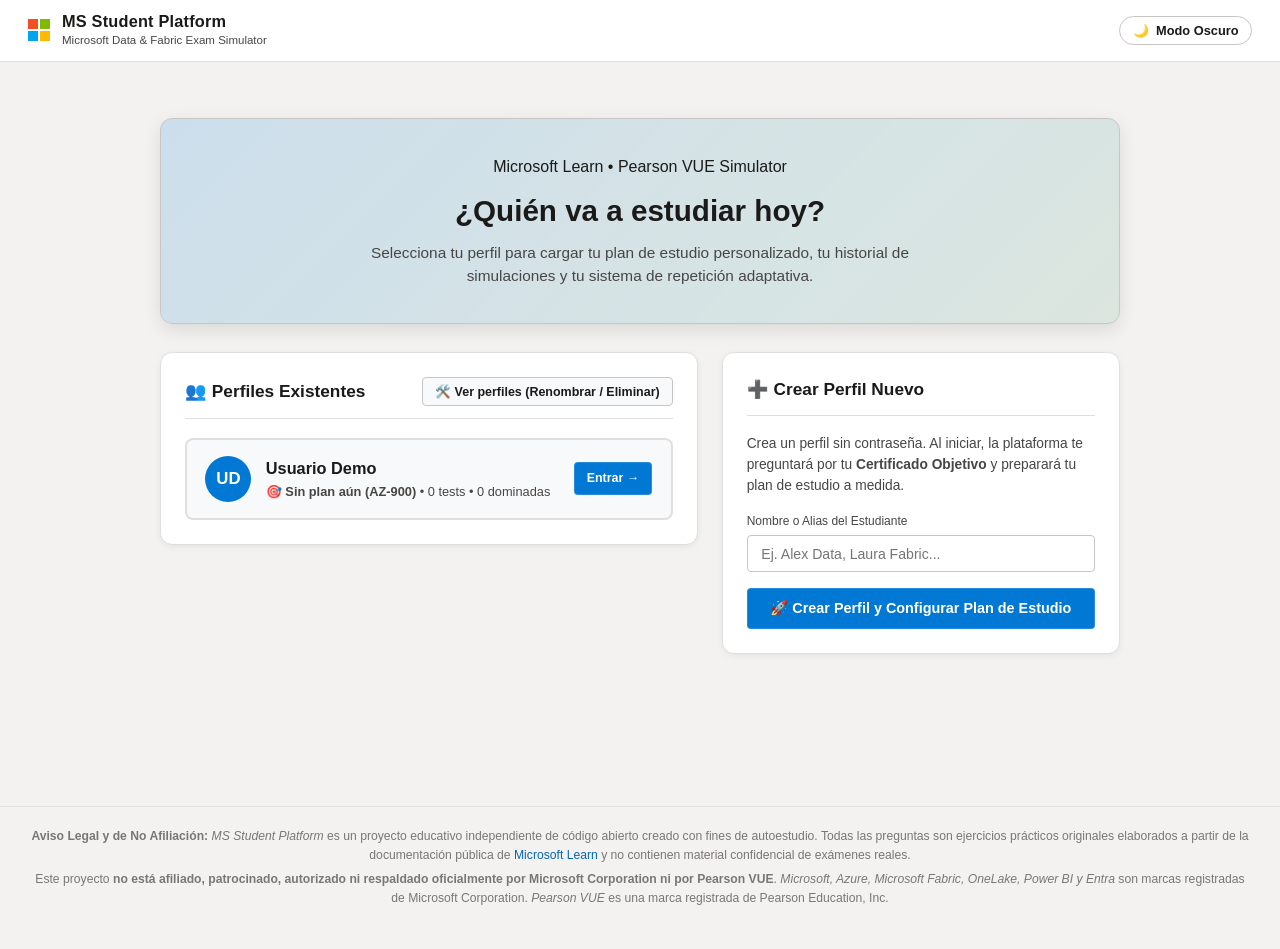
==== index.html @ 332db941 "feat(pwa): turn platform into full offline PWA with icons, manifest and service worker" ====
<!DOCTYPE html>
<html lang="es" class="light">
<head>
  <meta charset="UTF-8" />
  <meta name="viewport" content="width=device-width, initial-scale=1.0" />
  <title>MS Student Platform — Microsoft Certification Simulator (AZ-900 | DP-900 | DP-600 | DP-700)</title>
  
  <!-- PWA Meta Tags & Icons -->
  <link rel="manifest" href="./manifest.json" />
  <meta name="theme-color" content="#0078d4" />
  <meta name="apple-mobile-web-app-capable" content="yes" />
  <meta name="apple-mobile-web-app-status-bar-style" content="default" />
  <meta name="apple-mobile-web-app-title" content="MS Platform" />
  <link rel="apple-touch-icon" href="./icons/icon-192.png" />
  
  <link rel="stylesheet" href="./css/variables.css" />
  <link rel="stylesheet" href="./css/main.css" />
  <link rel="stylesheet" href="./css/exam-vue.css" />
</head>
<body>

  <!-- ========================================================================
       Top Header Bar (Microsoft Learn / Fluent Dark & Light)
       ======================================================================== -->
  <header class="app-header">
    <div class="header-left">
      <div class="brand-link" id="brand-home-link" title="Ir al inicio">
        <div class="ms-squares">
          <span></span><span></span><span></span><span></span>
        </div>
        <div class="brand-text-wrap">
          <span class="brand-name">MS Student Platform</span>
          <span class="brand-subtitle">Microsoft Data &amp; Fabric Exam Simulator</span>
        </div>
      </div>
    </div>

    <div class="header-right">
      <!-- Dark / Light Mode Toggle -->
      <button type="button" class="theme-toggle-btn" id="btn-theme-toggle" title="Alternar entre Modo Oscuro y Modo Claro">
        ☀️ <span>Modo Claro</span>
      </button>

      <!-- Active Profile Pill (Hidden on Login screen, switches back to Login/Profile Picker) -->
      <button type="button" class="profile-trigger hidden" id="btn-open-profiles" title="Cambiar de perfil o cerrar sesión">
        <span class="avatar-circle" id="header-profile-avatar">UD</span>
        <span class="profile-meta">
          <span class="profile-name" id="header-profile-name">Usuario Demo</span>
          <span class="profile-role" id="header-profile-role">Plan: AZ-900</span>
        </span>
        <span style="font-size: 0.75rem; color: var(--text-secondary); margin-left: 0.25rem;">⇄</span>
      </button>
    </div>
  </header>

  <!-- ========================================================================
       Main SPA Container
       ======================================================================== -->
  <main class="main-container">

    <!-- ======================================================================
         VIEW 0: START / LOGIN SCREEN (Profile Selector, Create & Manage)
         ====================================================================== -->
    <section id="view-login">
      <div class="login-screen-wrapper">
        <div class="login-hero-box">
          <div style="display:inline-flex; align-items:center; gap:0.5rem; margin-bottom:0.65rem;">
            <span class="badge">Microsoft Learn • Pearson VUE Simulator</span>
          </div>
          <h1>¿Quién va a estudiar hoy?</h1>
          <p>
            Selecciona tu perfil para cargar tu plan de estudio personalizado, tu historial de simulaciones y tu sistema de repetición adaptativa.
          </p>
        </div>

        <div class="login-columns">
          <!-- Left: Existing Profiles Selector + "Ver perfiles" Manager -->
          <div class="panel-card">
            <div class="panel-header">
              <h2 class="panel-title">👥 Perfiles Existentes</h2>
              <button type="button" class="btn btn-secondary btn-sm" id="btn-toggle-manage-profiles">
                🛠️ Ver perfiles (Renombrar / Eliminar)
              </button>
            </div>

            <div class="login-profiles-grid" id="login-profiles-list"></div>
          </div>

          <!-- Right: Create New Profile -->
          <div class="panel-card">
            <div class="panel-header">
              <h2 class="panel-title">➕ Crear Perfil Nuevo</h2>
            </div>
            <p style="font-size:0.86rem; color:var(--text-secondary); margin-bottom:1rem;">
              Crea un perfil sin contraseña. Al iniciar, la plataforma te preguntará por tu <strong>Certificado Objetivo</strong> y preparará tu plan de estudio a medida.
            </p>
            <form id="form-login-create-profile">
              <div style="margin-bottom:1rem;">
                <label class="form-label" for="input-login-new-name">Nombre o Alias del Estudiante</label>
                <input
                  type="text"
                  id="input-login-new-name"
                  class="form-input"
                  placeholder="Ej. Alex Data, Laura Fabric..."
                  required
                  maxlength="32"
                />
              </div>
              <button type="submit" class="btn btn-primary" style="width:100%;">
                🚀 Crear Perfil y Configurar Plan de Estudio
              </button>
            </form>
          </div>
        </div>
      </div>
    </section>

    <!-- ======================================================================
         VIEW 1: DASHBOARD, STUDY PLAN & SESSION CONFIGURATOR
         ====================================================================== -->
    <section id="view-dashboard" class="hidden">
      <!-- Welcome & Active Profile KPIs -->
      <div class="dashboard-hero">
        <div class="hero-info">
          <h1>Hola, <span id="hero-profile-name">Usuario Demo</span> 👋</h1>
          <p>
            Simulador adaptativo conectado a <strong>Microsoft Learn</strong> con entorno de examen <strong>Pearson VUE</strong> (opción única, selección múltiple y casos de estudio con pestañas).
          </p>
        </div>

        <div class="hero-kpis">
          <div class="kpi-box">
            <span class="kpi-value" id="kpi-attempts">0</span>
            <span class="kpi-label">Simulaciones</span>
          </div>
          <div class="kpi-box">
            <span class="kpi-value" id="kpi-avg-score">—</span>
            <span class="kpi-label">Score Medio</span>
          </div>
          <div class="kpi-box">
            <span class="kpi-value" id="kpi-pass-rate">—</span>
            <span class="kpi-label">Tasa Aprobado</span>
          </div>
          <div class="kpi-box">
            <span class="kpi-value" id="kpi-mastered-bank" style="color: var(--success);">0</span>
            <span class="kpi-label">Dominadas</span>
          </div>
          <div class="kpi-box">
            <span class="kpi-value" id="kpi-failed-bank" style="color: var(--danger);">0</span>
            <span class="kpi-label">Por Consolidar</span>
          </div>
        </div>
      </div>

      <!-- Personalized 4-Phase Study Plan for Target Certification -->
      <div id="study-plan-container"></div>

      <!-- Two-Column Layout -->
      <div class="dashboard-grid">

        <!-- Left Column: Test Configurator & Knowledge Heatmap -->
        <div>
          <div class="panel-card">
            <div class="panel-header">
              <h2 class="panel-title">⚙️ Configurar Sesión Libre de Entrenamiento o Examen</h2>
              <span style="font-size: 0.78rem; color: var(--text-secondary);">Corte oficial: 700 / 1000 (70%)</span>
            </div>

            <!-- Step 1: Certification Filter with Official Shields -->
            <span class="step-label">1. Selecciona la Certificación de Microsoft</span>
            <div class="cert-cards-grid">
              <div class="cert-card selected" data-cert="ALL">
                <div class="cert-card-top">
                  <span class="cert-code-badge all">GLOBAL MIX</span>
                  <span class="cert-q-count">0 preguntas</span>
                </div>
                <div class="cert-card-header-with-logo">
                  <div class="cert-shield-wrap"></div>
                  <div>
                    <div class="cert-title">Todas las Certificaciones</div>
                    <div class="cert-desc">Banco completo modular (AZ-900 + DP-900 + DP-600 + DP-700).</div>
                  </div>
                </div>
              </div>

              <div class="cert-card" data-cert="AZ-900">
                <div class="cert-card-top">
                  <span class="cert-code-badge az900">AZ-900 • Fundamentals</span>
                  <span class="cert-q-count">0 preguntas</span>
                </div>
                <div class="cert-card-header-with-logo">
                  <div class="cert-shield-wrap"></div>
                  <div>
                    <div class="cert-title">Microsoft Azure Fundamentals</div>
                    <div class="cert-desc">Conceptos Cloud, IaaS/PaaS/SaaS, Compute, Redes, Storage, Entra ID y Gobernanza.</div>
                  </div>
                </div>
              </div>

              <div class="cert-card" data-cert="DP-900">
                <div class="cert-card-top">
                  <span class="cert-code-badge dp900">DP-900 • Fundamentals</span>
                  <span class="cert-q-count">0 preguntas</span>
                </div>
                <div class="cert-card-header-with-logo">
                  <div class="cert-shield-wrap"></div>
                  <div>
                    <div class="cert-title">Azure Data Fundamentals</div>
                    <div class="cert-desc">Conceptos core, SQL en Azure, Cosmos DB y analítica moderna.</div>
                  </div>
                </div>
              </div>

              <div class="cert-card" data-cert="DP-600">
                <div class="cert-card-top">
                  <span class="cert-code-badge dp600">DP-600 • Associate</span>
                  <span class="cert-q-count">0 preguntas</span>
                </div>
                <div class="cert-card-header-with-logo">
                  <div class="cert-shield-wrap"></div>
                  <div>
                    <div class="cert-title">Fabric Analytics Engineer</div>
                    <div class="cert-desc">Lakehouses, Warehouses, Direct Lake, DAX, XMLA y gobernanza.</div>
                  </div>
                </div>
              </div>

              <div class="cert-card" data-cert="DP-700">
                <div class="cert-card-top">
                  <span class="cert-code-badge dp700">DP-700 • Associate</span>
                  <span class="cert-q-count">0 preguntas</span>
                </div>
                <div class="cert-card-header-with-logo">
                  <div class="cert-shield-wrap"></div>
                  <div>
                    <div class="cert-title">Fabric Data Engineer</div>
                    <div class="cert-desc">Eventstreams, KQL/Eventhouse, PySpark, Delta Lake y optimización.</div>
                  </div>
                </div>
              </div>
            </div>

            <!-- Step 2: Primary Mode Selector -->
            <span class="step-label">2. Elige la Modalidad de Ejecución</span>
            <div class="mode-switch-grid">
              <div class="mode-box selected" data-mode="exam">
                <div class="mode-box-title">🏛️ Modo Examen Oficial (Pearson VUE)</div>
                <div class="mode-box-desc">
                  Simulación real: cronómetro activo, opción única (`○`) y múltiple (`☐`), casos de estudio con pestañas y nota escalada 100–1000.
                </div>
              </div>

              <div class="mode-box" data-mode="study">
                <div class="mode-box-title">🧠 Modo Estudio Adaptativo + "Saber Más"</div>
                <div class="mode-box-desc">
                  Repetición inteligente de tus puntos débiles con corrección al instante, ficha teórica y consulta en vivo a <strong>Microsoft Learn</strong>.
                </div>
              </div>
            </div>

            <!-- Step 2.2: Study Sub-Modes (Visible when Study Mode is active) -->
            <div id="study-submodes-wrap" class="study-submodes-container hidden">
              <span class="step-label" style="margin-top:0;">2.1. Clasificación del Modo Estudio</span>
              <div class="submodes-grid">
                <div class="submode-item selected" data-submode="adaptive">
                  <span class="submode-name">🔄 Repetición Adaptativa Inteligente (Recomendado)</span>
                  <span class="submode-hint">Prioriza automáticamente preguntas falladas y otras del mismo tema débil hasta acertarlas 3 veces.</span>
                </div>

                <div class="submode-item" data-submode="basic">
                  <span class="submode-name">🟢 Lo Básico (Fundamentos y Conceptos)</span>
                  <span class="submode-hint">Ideal para afianzar arquitectura y definiciones clave.</span>
                </div>

                <div class="submode-item" data-submode="hardcore">
                  <span class="submode-name">🔴 Lo Más Difícil (Casos y Troubleshooting)</span>
                  <span class="submode-hint">Preguntas complejas de arquitectura, código y límites técnicos.</span>
                </div>

                <div class="submode-item" data-submode="domain">
                  <span class="submode-name">🎯 Por Dominio Oficial (Skills Measured)</span>
                  <span class="submode-hint">Entrena un bloque específico de la guía oficial.</span>
                </div>

                <div class="submode-item" data-submode="code">
                  <span class="submode-name">💻 Laboratorio de Código (SQL/DAX/KQL/PySpark)</span>
                  <span class="submode-hint">Exclusivo de preguntas con sintaxis y fragmentos de código.</span>
                </div>

                <div class="submode-item" data-submode="failed">
                  <span class="submode-name">🩺 Clínica de Fallos ("Redención")</span>
                  <span class="submode-hint">Exclusivamente preguntas que tu perfil tiene pendientes de consolidar.</span>
                </div>
              </div>

              <!-- Dynamic Domain Dropdown (when subMode === 'domain') -->
              <div id="domain-select-wrap" class="domain-select-wrap hidden">
                <label class="form-label" for="domain-select">Selecciona el Dominio Oficial de Microsoft:</label>
                <select id="domain-select" class="form-select"></select>
              </div>
            </div>

            <!-- Step 3: Number of Questions -->
            <span class="step-label">3. Cantidad de Preguntas del Test</span>
            <div class="count-pills">
              <button type="button" class="count-pill" data-count="5">5 Preguntas (Sprint)</button>
              <button type="button" class="count-pill selected" data-count="10">10 Preguntas</button>
              <button type="button" class="count-pill" data-count="25">25 Preguntas</button>
              <button type="button" class="count-pill" data-count="45">45 Preguntas (Examen Real)</button>
              <button type="button" class="count-pill" data-count="ALL">Todas las disponibles</button>
            </div>

            <!-- Launch Footer -->
            <div class="launch-bar">
              <span class="available-counter">
                Preguntas disponibles con este filtro: <strong id="eligible-questions-count">0</strong>
              </span>
              <button type="button" class="btn btn-primary" id="btn-start-session">
                🚀 Iniciar Simulación Oficial (Pearson VUE)
              </button>
            </div>
          </div>

          <!-- Visual Knowledge Heatmap with Official MS Learn Topic Logos -->
          <div class="panel-card">
            <div class="panel-header">
              <h3 class="panel-title">🗺️ Mapa de Conocimientos por Tecnología de MS Learn</h3>
              <span style="font-size:0.76rem; color:var(--text-secondary);">Haz clic en cualquier tema para entrenarlo de forma adaptativa</span>
            </div>
            <div class="heatmap-grid" id="knowledge-heatmap-grid"></div>
          </div>
        </div>

        <!-- Right Column: Failed Questions Generator, Domain Mastery & History -->
        <div>
          <!-- Exclusive Failed Questions Test Generator -->
          <div class="failed-clinic-banner">
            <div class="failed-clinic-top">
              <strong style="font-size: 0.96rem;">🩺 Repetición de Preguntas Falladas</strong>
              <span class="failed-badge-count" id="failed-clinic-count">0 por consolidar</span>
            </div>
            <p style="font-size: 0.82rem;">
              Las preguntas que fallas entran en la <strong>Caja 0 de Repetición</strong> hasta que las aciertas de forma consistente. Lanza aquí un test directo sobre tus fallos activos.
            </p>
            <button type="button" class="btn btn-danger-outline" id="btn-launch-failed-test" disabled>
              ⚡ Generar Test Exclusivo de Preguntas Falladas
            </button>
          </div>

          <!-- Domain Mastery Breakdown -->
          <div class="panel-card">
            <div class="panel-header">
              <h3 class="panel-title">📊 Rendimiento por Dominio Oficial</h3>
            </div>
            <div class="domain-progress-list" id="domain-mastery-list"></div>
          </div>

          <!-- Recent History -->
          <div class="panel-card">
            <div class="panel-header">
              <h3 class="panel-title">🕒 Historial del Perfil</h3>
              <button type="button" class="btn btn-secondary btn-sm" id="btn-clear-history">
                Reiniciar progreso
              </button>
            </div>
            <div class="history-list" id="history-list-container"></div>
          </div>
        </div>

      </div>
    </section>

    <!-- ======================================================================
         VIEW 2: PEARSON VUE EXAM / STUDY RUNNER
         ====================================================================== -->
    <section id="view-exam" class="hidden">
      <div class="exam-viewport">
        <!-- Pearson VUE Official Top Bar -->
        <div class="vue-header">
          <div class="vue-exam-title">
            <span id="vue-exam-title-text">DP-600 — Microsoft Certification Simulator</span>
            <span class="vue-mode-tag" id="vue-mode-tag">MODO EXAMEN OFICIAL</span>
          </div>
          <div class="vue-header-right">
            <span class="vue-timer" id="vue-timer-display">⏱ Tiempo Restante: 00:15:00</span>
            <span id="vue-question-counter">Pregunta 1 de 10</span>
          </div>
        </div>

        <!-- Pearson VUE Sub-bar -->
        <div class="vue-subbar">
          <div class="vue-subbar-left">
            <label class="vue-check-label" title="Marca esta pregunta para revisarla antes de entregar el examen">
              <input type="checkbox" id="vue-mark-review-checkbox" />
              <span>🚩 Marcar para revisión (Mark for Review)</span>
            </label>
            <button type="button" class="vue-bookmark-btn" id="vue-bookmark-btn">
              ☆ Guardar Favorita
            </button>
            <button type="button" class="vue-bookmark-btn hidden" id="vue-btn-saber-mas-top" style="background:rgba(0,120,212,0.35); border-color:#58a6ff;">
              📚 Saber más (Teoría y MS Learn)
            </button>
          </div>
          <div class="vue-subbar-right">
            <span id="vue-candidate-name">Candidato: —</span>
            <span style="opacity:0.65;">|</span>
            <span style="color:#bfdbfe;">Tip: Clic derecho en una opción para tacharla</span>
          </div>
        </div>

        <!-- Question Body Area -->
        <div class="vue-content-area">
          <div class="question-meta-row" id="vue-question-meta"></div>

          <div id="vue-case-study-box" class="case-study-box hidden">
            <div class="case-study-header">
              <span>📋 Caso de Estudio / Escenario de Arquitectura (Pearson VUE)</span>
            </div>
            <div id="vue-case-tabs-bar" class="case-study-tabs-bar hidden"></div>
            <div class="case-study-text" id="vue-case-study-text"></div>
          </div>

          <div class="question-stem" id="vue-question-stem"></div>

          <div id="vue-multi-select-banner" class="multi-select-banner hidden"></div>

          <div id="vue-code-box" class="code-snippet-block hidden">
            <div class="code-snippet-header" id="vue-code-lang">SQL</div>
            <pre id="vue-code-content"></pre>
          </div>

          <div class="options-container" id="vue-options-container"></div>

          <div id="vue-study-feedback" class="study-feedback-panel hidden"></div>
        </div>

        <!-- Pearson VUE Bottom Action Bar -->
        <div class="vue-footer">
          <div class="vue-nav-group">
            <button type="button" class="vue-btn" id="vue-btn-abort" style="background:#374151; border-color:#6b7280;">
              ✕ Salir al Dashboard
            </button>
            <button type="button" class="vue-btn" id="vue-btn-prev">
              ← Anterior
            </button>
            <button type="button" class="vue-btn vue-btn-check hidden" id="vue-btn-check-study">
              💡 Comprobar Respuesta
            </button>
            <button type="button" class="vue-btn" id="vue-btn-next">
              Siguiente →
            </button>
          </div>

          <div class="vue-nav-group">
            <button type="button" class="vue-btn" id="vue-btn-review-grid">
              ▦ Pantalla de Revisión
            </button>
            <button type="button" class="vue-btn vue-btn-finish" id="vue-btn-finish-now">
              ✓ Finalizar y Calificar
            </button>
          </div>
        </div>
      </div>
    </section>

    <!-- ======================================================================
         VIEW 3: RESULTS & EXPANDABLE QUESTION REVIEW
         ====================================================================== -->
    <section id="view-results" class="hidden">
      <div class="results-banner" id="results-summary-banner">
        <div>
          <span class="step-label" style="margin-top:0;">Informe Oficial de Resultados Microsoft</span>
          <div class="score-display-row">
            <div class="scaled-score-circle" id="results-score-circle">
              <span class="scaled-number" id="results-scaled-number">780</span>
              <span class="scaled-sub">de 1000 pts</span>
            </div>
            <div>
              <div style="margin-bottom: 0.6rem;">
                <span class="score-pill pass" id="results-pass-status">APROBADO</span>
              </div>
              <p id="results-subtitle-meta" style="font-size: 0.9rem; color: var(--text-secondary); margin-bottom: 0.9rem;"></p>
              <div style="display:flex; gap:0.65rem; flex-wrap:wrap;">
                <button type="button" class="btn btn-primary btn-sm" id="btn-back-dashboard">
                  ← Volver al Dashboard
                </button>
                <button type="button" class="btn btn-danger-outline btn-sm" id="btn-repeat-attempt-failed">
                  🔁 Repetir las preguntas falladas de este test
                </button>
              </div>
            </div>
          </div>
        </div>

        <div>
          <span class="step-label" style="margin-top:0;">Desglose Visual por Dominios Evaluados</span>
          <div class="breakdown-bars" id="results-domain-breakdown"></div>
        </div>
      </div>

      <!-- Review Filter Tabs & Expand Controls -->
      <div style="display:flex; justify-content:space-between; align-items:center; flex-wrap:wrap; gap:1rem; margin-bottom:1rem;">
        <div class="review-tabs" style="margin-bottom:0;">
          <button type="button" class="review-tab active" data-review-filter="FAILED">
            ❌ Preguntas Falladas / En Blanco <span class="tab-count">(0)</span>
          </button>
          <button type="button" class="review-tab" data-review-filter="ALL">
            📋 Todas las Preguntas <span class="tab-count">(0)</span>
          </button>
          <button type="button" class="review-tab" data-review-filter="PASSED">
            ✅ Acertadas <span class="tab-count">(0)</span>
          </button>
          <button type="button" class="review-tab" data-review-filter="FLAGGED">
            🚩 Marcadas para Revisión <span class="tab-count">(0)</span>
          </button>
        </div>

        <button type="button" class="btn btn-secondary btn-sm" id="btn-expand-all-review">
          ▾ Expandir todas las explicaciones
        </button>
      </div>

      <!-- Expandable Review Cards -->
      <div class="review-accordion-list" id="results-review-accordion"></div>
    </section>

  </main>

  <!-- ========================================================================
       DRAWER: "📚 SABER MÁS" (Ficha Teórica + Consulta en Vivo a MS Learn MCP)
       ======================================================================== -->
  <div id="drawer-learn-more" class="theory-drawer-backdrop hidden">
    <div class="theory-drawer-panel">
      <div class="modal-header" style="margin-bottom:0.25rem;">
        <h3 style="font-size:1.12rem; font-weight:700;">📚 Saber Más — Ficha Teórica y Microsoft Learn</h3>
        <button type="button" class="modal-close" id="btn-close-theory-drawer">✕</button>
      </div>
      <div id="drawer-learn-more-body"></div>
    </div>
  </div>

  <!-- ========================================================================
       MODAL 1: ONBOARDING DE CERTIFICADO OBJETIVO Y PLAN DE ESTUDIO
       ======================================================================== -->
  <div id="modal-target-cert" class="modal-backdrop hidden" data-selected-cert="DP-600">
    <div class="modal-window" style="max-width:720px;">
      <div class="modal-header">
        <h3 style="font-size:1.15rem; font-weight:700;">
          🎯 Configura el Plan de Estudio para <span id="onboarding-profile-name">Estudiante</span>
        </h3>
        <button type="button" class="modal-close" id="btn-close-target-cert-modal">✕</button>
      </div>

      <p style="font-size:0.88rem; color:var(--text-secondary); margin-bottom:1rem;">
        ¿Qué certificación oficial de Microsoft quieres preparar como objetivo principal? Prepararemos tu ruta de estudio en <strong>4 Fases Progresivas</strong> (Cimientos, Dominios Adaptativos, Casos/Código y Simulacro Oficial Pearson VUE):
      </p>

      <div style="display:flex; flex-direction:column; gap:0.85rem; margin-bottom:1.35rem;" id="onboarding-cert-cards"></div>

      <div style="display:flex; justify-content:flex-end; gap:0.75rem;">
        <button type="button" class="btn btn-primary" id="btn-confirm-target-cert">
          🗺️ Generar Mi Plan de Estudio Personalizado
        </button>
      </div>
    </div>
  </div>

  <!-- ========================================================================
       MODAL 2: PEARSON VUE PRE-SUBMIT REVIEW SCREEN
       ======================================================================== -->
  <div id="modal-review-grid" class="modal-backdrop hidden">
    <div class="modal-window" style="max-width:760px;">
      <div class="modal-header">
        <h3 style="font-size:1.1rem; font-weight:700;">▦ Pantalla de Revisión del Examen (Pearson VUE)</h3>
        <button type="button" class="modal-close" id="btn-close-review-modal">✕</button>
      </div>

      <p id="review-modal-summary" style="font-size:0.88rem; color:var(--text-secondary);"></p>
      <p style="font-size:0.8rem; color:var(--text-muted); margin-top:0.25rem;">
        Haz clic sobre cualquier pregunta para volver a ella antes de calificar definitivamente el test.
      </p>

      <div class="review-grid-cells" id="review-grid-cells"></div>

      <div style="display:flex; justify-content:space-between; align-items:center; padding-top:1rem; border-top:1px solid var(--border-subtle);">
        <button type="button" class="btn btn-secondary" onclick="document.getElementById('modal-review-grid').classList.add('hidden')">
          ← Seguir Revisando
        </button>
        <button type="button" class="btn btn-primary" id="btn-confirm-finish-exam" style="background:var(--cert-dp600);">
          ✓ Entregar Examen y Ver Resultados
        </button>
      </div>
    </div>
  </div>

  <!-- ========================================================================
       LEGAL & TRADEMARK DISCLAIMER FOOTER
       ======================================================================== -->
  <footer style="max-width:1320px; margin:0 auto; padding:1.25rem 1.75rem 2.5rem; border-top:1px solid var(--border-subtle); text-align:center; font-size:0.76rem; color:var(--text-muted); line-height:1.6;">
    <p>
      <strong>Aviso Legal y de No Afiliación:</strong> <em>MS Student Platform</em> es un proyecto educativo independiente de código abierto creado con fines de autoestudio.
      Todas las preguntas son ejercicios prácticos originales elaborados a partir de la documentación pública de <a href="https://learn.microsoft.com/" target="_blank" rel="noopener noreferrer">Microsoft Learn</a> y no contienen material confidencial de exámenes reales.
    </p>
    <p style="margin-top:0.25rem;">
      Este proyecto <strong>no está afiliado, patrocinado, autorizado ni respaldado oficialmente por Microsoft Corporation ni por Pearson VUE</strong>.
      <em>Microsoft, Azure, Microsoft Fabric, OneLake, Power BI y Entra</em> son marcas registradas de Microsoft Corporation. <em>Pearson VUE</em> es una marca registrada de Pearson Education, Inc.
    </p>
  </footer>

  <script type="module" src="./js/app.js"></script>
</body>
</html>
---- css/variables.css ----
:root {
  /* Microsoft Fluent Dark Palette (Default) */
  --bg-canvas: #0b0f14;
  --bg-primary: #11161d;
  --bg-secondary: #161c24;
  --bg-card: #1b222c;
  --bg-card-hover: #212a36;
  --bg-elevated: #242e3c;
  --bg-code: #0d1117;

  /* Pearson VUE Official Exam Colors */
  --vue-header-bg: #003366;
  --vue-subbar-bg: #004578;
  --vue-footer-bg: #003366;
  --vue-border: #2b579a;
  --vue-highlight: #ffb900;

  /* Brand & Accents */
  --ms-blue: #0078d4;
  --ms-blue-hover: #106ebe;
  --ms-blue-light: #58a6ff;
  --ms-blue-subtle: rgba(0, 120, 212, 0.16);

  /* Cert Badges */
  --cert-dp900: #00a4ef;
  --cert-dp900-bg: rgba(0, 164, 239, 0.14);
  --cert-dp600: #107c41;
  --cert-dp600-light: #3fb950;
  --cert-dp600-bg: rgba(63, 185, 80, 0.14);
  --cert-dp700: #d97706;
  --cert-dp700-light: #f59e0b;
  --cert-dp700-bg: rgba(245, 158, 11, 0.14);

  /* Semantic Status */
  --success: #3fb950;
  --success-bg: rgba(63, 185, 80, 0.14);
  --success-border: rgba(63, 185, 80, 0.45);
  --warning: #d29922;
  --warning-bg: rgba(210, 153, 34, 0.15);
  --danger: #f85149;
  --danger-bg: rgba(248, 81, 73, 0.14);
  --danger-border: rgba(248, 81, 73, 0.45);

  /* Typography & Borders */
  --text-primary: #f0f6fc;
  --text-secondary: #9ca3af;
  --text-muted: #6b7280;
  --border-subtle: #28313e;
  --border-default: #333e4f;
  --border-focus: #58a6ff;

  /* Radii & Shadows */
  --radius-sm: 4px;
  --radius-md: 8px;
  --radius-lg: 12px;
  --shadow-sm: 0 2px 6px rgba(0, 0, 0, 0.35);
  --shadow-md: 0 8px 24px rgba(0, 0, 0, 0.45);
  --shadow-lg: 0 16px 40px rgba(0, 0, 0, 0.65);

  /* Fonts */
  --font-sans: 'Segoe UI', -apple-system, BlinkMacSystemFont, 'Inter', Roboto, sans-serif;
  --font-mono: 'Cascadia Code', 'Consolas', 'JetBrains Mono', monospace;
}

/* ==========================================================================
   Microsoft Fluent Light Mode Overrides (html.light)
   ========================================================================== */
html.light {
  --bg-canvas: #f3f2f1;
  --bg-primary: #ffffff;
  --bg-secondary: #f8f9fa;
  --bg-card: #ffffff;
  --bg-card-hover: #f0f4f8;
  --bg-elevated: #eef2f6;
  --bg-code: #1e293b;

  --ms-blue: #0078d4;
  --ms-blue-hover: #005a9e;
  --ms-blue-light: #0067b8;
  --ms-blue-subtle: rgba(0, 120, 212, 0.10);

  --success: #107c41;
  --success-bg: rgba(16, 124, 65, 0.10);
  --success-border: rgba(16, 124, 65, 0.40);
  --warning: #b45309;
  --warning-bg: rgba(217, 119, 6, 0.12);
  --danger: #d13438;
  --danger-bg: rgba(209, 52, 56, 0.10);
  --danger-border: rgba(209, 52, 56, 0.40);

  --text-primary: #1b1a19;
  --text-secondary: #484644;
  --text-muted: #797775;
  --border-subtle: #e1dfdd;
  --border-default: #c8c6c4;
  --border-focus: #0078d4;

  --shadow-sm: 0 2px 6px rgba(0, 0, 0, 0.06);
  --shadow-md: 0 6px 18px rgba(0, 0, 0, 0.10);
  --shadow-lg: 0 12px 32px rgba(0, 0, 0, 0.16);
}
---- css/main.css ----
/* ==========================================================================
   MS Student Platform — Global & Dashboard Styles (Fluent Dark)
   ========================================================================== */

*, *::before, *::after {
  box-sizing: border-box;
  margin: 0;
  padding: 0;
}

html, body {
  min-height: 100vh;
  background-color: var(--bg-canvas);
  color: var(--text-primary);
  font-family: var(--font-sans);
  line-height: 1.5;
  -webkit-font-smoothing: antialiased;
}

a {
  color: var(--ms-blue-light);
  text-decoration: none;
}

a:hover {
  text-decoration: underline;
}

button {
  font-family: inherit;
  cursor: pointer;
}

.hidden {
  display: none !important;
}

/* ==========================================================================
   Top Navigation Header (Microsoft Learn Style)
   ========================================================================== */
.app-header {
  background-color: var(--bg-primary);
  border-bottom: 1px solid var(--border-subtle);
  position: sticky;
  top: 0;
  z-index: 100;
  padding: 0 1.75rem;
  height: 62px;
  display: flex;
  align-items: center;
  justify-content: space-between;
}

.header-left {
  display: flex;
  align-items: center;
  gap: 1.25rem;
}

.brand-link {
  display: flex;
  align-items: center;
  gap: 0.75rem;
  color: var(--text-primary);
  text-decoration: none !important;
  cursor: pointer;
}

.ms-squares {
  display: grid;
  grid-template-columns: repeat(2, 10px);
  gap: 2px;
}
.ms-squares span {
  width: 10px;
  height: 10px;
  display: block;
}
.ms-squares span:nth-child(1) { background: #f25022; }
.ms-squares span:nth-child(2) { background: #7fba00; }
.ms-squares span:nth-child(3) { background: #00a4ef; }
.ms-squares span:nth-child(4) { background: #ffb900; }

.brand-text-wrap {
  display: flex;
  flex-direction: column;
}

.brand-name {
  font-weight: 700;
  font-size: 1.02rem;
  letter-spacing: 0.2px;
  line-height: 1.2;
}

.brand-subtitle {
  font-size: 0.72rem;
  color: var(--text-secondary);
}

.header-divider {
  width: 1px;
  height: 24px;
  background-color: var(--border-default);
}

.header-nav-links {
  display: flex;
  align-items: center;
  gap: 0.5rem;
}

.nav-pill {
  background: transparent;
  border: 1px solid transparent;
  color: var(--text-secondary);
  padding: 0.4rem 0.8rem;
  border-radius: var(--radius-sm);
  font-size: 0.85rem;
  font-weight: 500;
  transition: all 0.15s ease;
}

.nav-pill:hover, .nav-pill.active {
  color: var(--text-primary);
  background-color: var(--bg-card);
  border-color: var(--border-subtle);
  text-decoration: none;
}

.header-right {
  display: flex;
  align-items: center;
  gap: 0.85rem;
}

/* Profile Switcher Pill */
.profile-trigger {
  display: flex;
  align-items: center;
  gap: 0.65rem;
  background-color: var(--bg-card);
  border: 1px solid var(--border-default);
  padding: 0.32rem 0.75rem 0.32rem 0.4rem;
  border-radius: 999px;
  color: var(--text-primary);
  transition: border-color 0.15s, background-color 0.15s;
}

.profile-trigger:hover {
  border-color: var(--ms-blue-light);
  background-color: var(--bg-card-hover);
}

.avatar-circle {
  width: 30px;
  height: 30px;
  border-radius: 50%;
  display: inline-flex;
  align-items: center;
  justify-content: center;
  font-weight: 700;
  font-size: 0.78rem;
  color: #fff;
  background: var(--ms-blue);
  flex-shrink: 0;
}

.profile-meta {
  display: flex;
  flex-direction: column;
  text-align: left;
  line-height: 1.15;
}

.profile-name {
  font-size: 0.82rem;
  font-weight: 600;
}

.profile-role {
  font-size: 0.68rem;
  color: var(--ms-blue-light);
}

/* ==========================================================================
   Main Container & View Layout
   ========================================================================== */
.main-container {
  max-width: 1320px;
  margin: 0 auto;
  padding: 2rem 1.75rem 4rem;
}

/* Hero / Welcome Banner */
.dashboard-hero {
  background: linear-gradient(135deg, rgba(0, 120, 212, 0.16) 0%, rgba(16, 124, 65, 0.10) 60%, rgba(217, 119, 6, 0.10) 100%);
  border: 1px solid var(--border-default);
  border-radius: var(--radius-lg);
  padding: 1.65rem 2rem;
  margin-bottom: 1.75rem;
  display: flex;
  flex-wrap: wrap;
  justify-content: space-between;
  align-items: center;
  gap: 1.5rem;
}

.hero-info h1 {
  font-size: 1.55rem;
  font-weight: 700;
  margin-bottom: 0.35rem;
}

.hero-info p {
  color: var(--text-secondary);
  font-size: 0.92rem;
  max-width: 680px;
}

.hero-kpis {
  display: flex;
  gap: 0.9rem;
  flex-wrap: wrap;
}

.kpi-box {
  background-color: rgba(17, 22, 29, 0.82);
  border: 1px solid var(--border-default);
  border-radius: var(--radius-md);
  padding: 0.75rem 1.1rem;
  min-width: 125px;
  text-align: center;
}

.kpi-value {
  font-size: 1.35rem;
  font-weight: 700;
  display: block;
}

.kpi-label {
  font-size: 0.72rem;
  color: var(--text-secondary);
  text-transform: uppercase;
  letter-spacing: 0.5px;
}

/* ==========================================================================
   Dashboard Grid (Left: Configurator | Right: Stats & Failed Bank)
   ========================================================================== */
.dashboard-grid {
  display: grid;
  grid-template-columns: 1.45fr 1fr;
  gap: 1.75rem;
  align-items: start;
}

@media (max-width: 1024px) {
  .dashboard-grid {
    grid-template-columns: 1fr;
  }
}

.panel-card {
  background-color: var(--bg-card);
  border: 1px solid var(--border-subtle);
  border-radius: var(--radius-lg);
  padding: 1.5rem;
  margin-bottom: 1.5rem;
  box-shadow: var(--shadow-sm);
}

.panel-header {
  display: flex;
  justify-content: space-between;
  align-items: center;
  margin-bottom: 1.15rem;
  padding-bottom: 0.75rem;
  border-bottom: 1px solid var(--border-subtle);
}

.panel-title {
  font-size: 1.08rem;
  font-weight: 700;
  display: flex;
  align-items: center;
  gap: 0.5rem;
}

.step-label {
  font-size: 0.76rem;
  text-transform: uppercase;
  letter-spacing: 0.8px;
  color: var(--text-secondary);
  font-weight: 700;
  margin: 1.15rem 0 0.6rem;
  display: block;
}

.step-label:first-of-type {
  margin-top: 0;
}

/* Certification Selector Cards */
.cert-cards-grid {
  display: grid;
  grid-template-columns: repeat(2, 1fr);
  gap: 0.85rem;
}

@media (max-width: 640px) {
  .cert-cards-grid {
    grid-template-columns: 1fr;
  }
}

.cert-card {
  background-color: var(--bg-secondary);
  border: 2px solid var(--border-subtle);
  border-radius: var(--radius-md);
  padding: 1rem;
  cursor: pointer;
  transition: all 0.16s ease;
  position: relative;
  display: flex;
  flex-direction: column;
  justify-content: space-between;
  gap: 0.55rem;
}

.cert-card:hover {
  border-color: var(--border-default);
  background-color: var(--bg-card-hover);
}

.cert-card.selected {
  border-color: var(--ms-blue-light);
  background-color: rgba(0, 120, 212, 0.12);
  box-shadow: 0 0 0 1px rgba(88, 166, 255, 0.25);
}

.cert-card-top {
  display: flex;
  justify-content: space-between;
  align-items: center;
}

.cert-code-badge {
  font-size: 0.76rem;
  font-weight: 700;
  padding: 0.2rem 0.55rem;
  border-radius: var(--radius-sm);
  letter-spacing: 0.4px;
}

.cert-code-badge.dp900 {
  background: var(--cert-dp900-bg);
  color: #38bdf8;
  border: 1px solid rgba(56, 189, 248, 0.35);
}

.cert-code-badge.dp600 {
  background: var(--cert-dp600-bg);
  color: #4ade80;
  border: 1px solid rgba(74, 222, 128, 0.35);
}

.cert-code-badge.dp700 {
  background: var(--cert-dp700-bg);
  color: #fbbf24;
  border: 1px solid rgba(251, 191, 36, 0.35);
}

.cert-code-badge.all {
  background: rgba(139, 92, 246, 0.16);
  color: #c4b5fd;
  border: 1px solid rgba(196, 181, 253, 0.35);
}

.cert-q-count {
  font-size: 0.75rem;
  color: var(--text-secondary);
}

.cert-title {
  font-size: 0.9rem;
  font-weight: 600;
  color: var(--text-primary);
}

.cert-desc {
  font-size: 0.78rem;
  color: var(--text-secondary);
  line-height: 1.35;
}

/* Primary Mode Selector (Modo Examen vs Modo Estudio) */
.mode-switch-grid {
  display: grid;
  grid-template-columns: repeat(2, 1fr);
  gap: 0.85rem;
}

.mode-box {
  background-color: var(--bg-secondary);
  border: 2px solid var(--border-subtle);
  border-radius: var(--radius-md);
  padding: 1rem 1.1rem;
  cursor: pointer;
  transition: all 0.15s ease;
}

.mode-box:hover {
  background-color: var(--bg-card-hover);
}

.mode-box.selected {
  border-color: var(--ms-blue-light);
  background-color: rgba(0, 120, 212, 0.14);
}

.mode-box-title {
  font-weight: 700;
  font-size: 0.95rem;
  margin-bottom: 0.25rem;
  display: flex;
  align-items: center;
  gap: 0.45rem;
}

.mode-box-desc {
  font-size: 0.79rem;
  color: var(--text-secondary);
}

/* Study Sub-modes Grid */
.study-submodes-container {
  margin-top: 0.85rem;
  padding: 1rem;
  background-color: var(--bg-secondary);
  border: 1px solid var(--border-default);
  border-radius: var(--radius-md);
}

.submodes-grid {
  display: grid;
  grid-template-columns: repeat(2, 1fr);
  gap: 0.65rem;
  margin-top: 0.5rem;
}

@media (max-width: 640px) {
  .submodes-grid {
    grid-template-columns: 1fr;
  }
}

.submode-item {
  border: 1px solid var(--border-subtle);
  background-color: var(--bg-card);
  border-radius: var(--radius-sm);
  padding: 0.7rem 0.85rem;
  cursor: pointer;
  transition: all 0.15s ease;
}

.submode-item:hover {
  border-color: var(--border-default);
}

.submode-item.selected {
  border-color: var(--ms-blue-light);
  background-color: rgba(0, 120, 212, 0.16);
}

.submode-name {
  font-size: 0.84rem;
  font-weight: 600;
  display: block;
  margin-bottom: 0.15rem;
}

.submode-hint {
  font-size: 0.73rem;
  color: var(--text-secondary);
  display: block;
}

/* Domain Filter Select */
.domain-select-wrap {
  margin-top: 0.75rem;
}

.form-select, .form-input {
  width: 100%;
  background-color: var(--bg-primary);
  color: var(--text-primary);
  border: 1px solid var(--border-default);
  border-radius: var(--radius-sm);
  padding: 0.6rem 0.85rem;
  font-size: 0.88rem;
  font-family: inherit;
}

.form-select:focus, .form-input:focus {
  outline: none;
  border-color: var(--ms-blue-light);
}

/* Count Pills */
.count-pills {
  display: flex;
  gap: 0.6rem;
  flex-wrap: wrap;
}

.count-pill {
  background-color: var(--bg-secondary);
  border: 1px solid var(--border-default);
  color: var(--text-primary);
  padding: 0.5rem 1.05rem;
  border-radius: var(--radius-sm);
  font-size: 0.86rem;
  font-weight: 600;
  transition: all 0.15s;
}

.count-pill:hover {
  border-color: var(--ms-blue-light);
}

.count-pill.selected {
  background-color: var(--ms-blue);
  border-color: var(--ms-blue-light);
  color: #fff;
}

/* Filter Match Counter & Action Buttons */
.launch-bar {
  margin-top: 1.5rem;
  padding-top: 1.15rem;
  border-top: 1px solid var(--border-subtle);
  display: flex;
  justify-content: space-between;
  align-items: center;
  flex-wrap: wrap;
  gap: 1rem;
}

.available-counter {
  font-size: 0.85rem;
  color: var(--text-secondary);
}

.available-counter strong {
  color: var(--ms-blue-light);
}

.btn {
  display: inline-flex;
  align-items: center;
  justify-content: center;
  gap: 0.5rem;
  padding: 0.68rem 1.35rem;
  border-radius: var(--radius-sm);
  font-size: 0.9rem;
  font-weight: 600;
  border: 1px solid transparent;
  transition: all 0.15s ease;
}

.btn-primary {
  background-color: var(--ms-blue);
  color: #fff;
  border-color: rgba(255, 255, 255, 0.15);
}

.btn-primary:hover:not(:disabled) {
  background-color: var(--ms-blue-hover);
}

.btn-primary:disabled {
  opacity: 0.45;
  cursor: not-allowed;
}

.btn-secondary {
  background-color: var(--bg-secondary);
  color: var(--text-primary);
  border-color: var(--border-default);
}

.btn-secondary:hover {
  background-color: var(--bg-card-hover);
  border-color: var(--ms-blue-light);
}

.btn-danger-outline {
  background-color: var(--danger-bg);
  color: #ff7b72;
  border-color: var(--danger-border);
}

.btn-danger-outline:hover:not(:disabled) {
  background-color: rgba(248, 81, 73, 0.25);
}

.btn-danger-outline:disabled {
  opacity: 0.4;
  cursor: not-allowed;
}

.btn-sm {
  padding: 0.38rem 0.75rem;
  font-size: 0.78rem;
}

/* ==========================================================================
   Right Column: Failed Bank Widget, Domain Mastery & History
   ========================================================================== */
.failed-clinic-banner {
  background: linear-gradient(135deg, rgba(248, 81, 73, 0.14), rgba(210, 153, 34, 0.08));
  border: 1px solid var(--danger-border);
  border-radius: var(--radius-md);
  padding: 1.15rem;
  margin-bottom: 1.25rem;
  display: flex;
  flex-direction: column;
  gap: 0.75rem;
}

.failed-clinic-top {
  display: flex;
  justify-content: space-between;
  align-items: center;
}

.failed-badge-count {
  background-color: var(--danger);
  color: #fff;
  font-weight: 700;
  font-size: 0.78rem;
  padding: 0.15rem 0.55rem;
  border-radius: 999px;
}

.domain-progress-list {
  display: flex;
  flex-direction: column;
  gap: 0.85rem;
}

.domain-progress-item {
  background-color: var(--bg-secondary);
  border: 1px solid var(--border-subtle);
  border-radius: var(--radius-sm);
  padding: 0.75rem 0.9rem;
}

.domain-progress-header {
  display: flex;
  justify-content: space-between;
  font-size: 0.8rem;
  margin-bottom: 0.4rem;
}

.progress-track {
  width: 100%;
  height: 7px;
  background-color: var(--bg-primary);
  border-radius: 999px;
  overflow: hidden;
}

.progress-fill {
  height: 100%;
  background-color: var(--ms-blue);
  border-radius: 999px;
  transition: width 0.3s ease;
}

/* History List */
.history-list {
  display: flex;
  flex-direction: column;
  gap: 0.65rem;
  max-height: 360px;
  overflow-y: auto;
}

.history-item {
  background-color: var(--bg-secondary);
  border: 1px solid var(--border-subtle);
  border-radius: var(--radius-sm);
  padding: 0.75rem 0.95rem;
  display: flex;
  justify-content: space-between;
  align-items: center;
  gap: 0.75rem;
}

.history-meta {
  display: flex;
  flex-direction: column;
  gap: 0.15rem;
}

.history-title {
  font-size: 0.85rem;
  font-weight: 600;
}

.history-sub {
  font-size: 0.73rem;
  color: var(--text-secondary);
}

.score-pill {
  font-size: 0.78rem;
  font-weight: 700;
  padding: 0.25rem 0.65rem;
  border-radius: var(--radius-sm);
  white-space: nowrap;
}

.score-pill.pass {
  background-color: var(--success-bg);
  color: var(--success);
  border: 1px solid var(--success-border);
}

.score-pill.fail {
  background-color: var(--danger-bg);
  color: var(--danger);
  border: 1px solid var(--danger-border);
}

/* ==========================================================================
   Modal System (Profiles & Pearson VUE Review Grid)
   ========================================================================== */
.modal-backdrop {
  position: fixed;
  inset: 0;
  background-color: rgba(0, 0, 0, 0.72);
  backdrop-filter: blur(3px);
  z-index: 250;
  display: flex;
  align-items: center;
  justify-content: center;
  padding: 1.25rem;
}

.modal-window {
  background-color: var(--bg-card);
  border: 1px solid var(--border-default);
  border-radius: var(--radius-lg);
  width: 100%;
  max-width: 640px;
  max-height: 90vh;
  overflow-y: auto;
  box-shadow: var(--shadow-lg);
  padding: 1.5rem;
}

.modal-header {
  display: flex;
  justify-content: space-between;
  align-items: center;
  padding-bottom: 0.85rem;
  margin-bottom: 1.15rem;
  border-bottom: 1px solid var(--border-subtle);
}

.modal-close {
  background: transparent;
  border: none;
  color: var(--text-secondary);
  font-size: 1.35rem;
  line-height: 1;
}

.modal-close:hover {
  color: var(--text-primary);
}

.profiles-list-grid {
  display: grid;
  grid-template-columns: repeat(auto-fill, minmax(240px, 1fr));
  gap: 0.75rem;
  margin-bottom: 1.25rem;
}

.profile-card-item {
  background-color: var(--bg-secondary);
  border: 2px solid var(--border-subtle);
  border-radius: var(--radius-md);
  padding: 0.85rem;
  display: flex;
  align-items: center;
  justify-content: space-between;
  gap: 0.65rem;
  cursor: pointer;
}

.profile-card-item.active {
  border-color: var(--ms-blue-light);
  background-color: rgba(0, 120, 212, 0.12);
}

.profile-card-left {
  display: flex;
  align-items: center;
  gap: 0.65rem;
}

.new-profile-form {
  background-color: var(--bg-secondary);
  border: 1px solid var(--border-subtle);
  border-radius: var(--radius-md);
  padding: 1rem;
  margin-top: 1rem;
}

.form-row {
  display: grid;
  grid-template-columns: 1.4fr 1fr auto;
  gap: 0.65rem;
  align-items: end;
}

@media (max-width: 600px) {
  .form-row {
    grid-template-columns: 1fr;
  }
}

.form-label {
  font-size: 0.75rem;
  color: var(--text-secondary);
  margin-bottom: 0.3rem;
  display: block;
}


/* ==========================================================================
   v2 Enhancements: Official Cert Shields, Topic Icons & Knowledge Heatmap
   ========================================================================== */

.cert-card-header-with-logo {
  display: flex;
  align-items: center;
  gap: 0.85rem;
}

.cert-shield-wrap {
  flex-shrink: 0;
  display: flex;
  align-items: center;
  justify-content: center;
}

/* Knowledge Heatmap Grid */
.heatmap-grid {
  display: grid;
  grid-template-columns: repeat(auto-fill, minmax(235px, 1fr));
  gap: 0.75rem;
  margin-top: 0.5rem;
}

.heatmap-card {
  background-color: var(--bg-secondary);
  border: 1px solid var(--border-subtle);
  border-radius: var(--radius-md);
  padding: 0.85rem 0.95rem;
  display: flex;
  flex-direction: column;
  gap: 0.55rem;
  transition: border-color 0.15s, transform 0.15s;
}

.heatmap-card:hover {
  border-color: var(--ms-blue-light);
}

.heatmap-card.weak-spot {
  border-left: 3px solid var(--danger);
}

.heatmap-card.strong-spot {
  border-left: 3px solid var(--success);
}

.heatmap-top {
  display: flex;
  align-items: center;
  gap: 0.65rem;
}

.topic-icon-box {
  width: 34px;
  height: 34px;
  border-radius: 6px;
  background-color: rgba(255, 255, 255, 0.05);
  border: 1px solid var(--border-default);
  display: inline-flex;
  align-items: center;
  justify-content: center;
  flex-shrink: 0;
}

.heatmap-title {
  font-size: 0.82rem;
  font-weight: 700;
  line-height: 1.25;
  color: var(--text-primary);
}

.heatmap-stats-row {
  display: flex;
  justify-content: space-between;
  align-items: center;
  font-size: 0.74rem;
  color: var(--text-secondary);
}

.heatmap-drill-btn {
  background-color: rgba(0, 120, 212, 0.14);
  border: 1px solid rgba(88, 166, 255, 0.35);
  color: var(--ms-blue-light);
  border-radius: 4px;
  padding: 0.32rem 0.6rem;
  font-size: 0.74rem;
  font-weight: 600;
  text-align: center;
  width: 100%;
  transition: background 0.15s;
}

.heatmap-drill-btn:hover {
  background-color: var(--ms-blue);
  color: #fff;
}


/* ==========================================================================
   v3 Enhancements: Theme Toggle, Login / Profile Screen & Study Plan Roadmap
   ========================================================================== */

.theme-toggle-btn {
  display: inline-flex;
  align-items: center;
  gap: 0.45rem;
  background-color: var(--bg-card);
  border: 1px solid var(--border-default);
  color: var(--text-primary);
  padding: 0.36rem 0.78rem;
  border-radius: 999px;
  font-size: 0.8rem;
  font-weight: 600;
  transition: all 0.15s ease;
}

.theme-toggle-btn:hover {
  border-color: var(--ms-blue-light);
  background-color: var(--bg-card-hover);
}

/* Login / Start Screen (#view-login) */
.login-screen-wrapper {
  max-width: 960px;
  margin: 1.5rem auto 4rem;
}

.login-hero-box {
  background: linear-gradient(135deg, rgba(0, 120, 212, 0.16), rgba(16, 124, 65, 0.10));
  border: 1px solid var(--border-default);
  border-radius: var(--radius-lg);
  padding: 2.25rem 2rem;
  text-align: center;
  margin-bottom: 1.75rem;
  box-shadow: var(--shadow-md);
}

.login-hero-box h1 {
  font-size: 1.85rem;
  font-weight: 800;
  margin-bottom: 0.45rem;
}

.login-hero-box p {
  color: var(--text-secondary);
  font-size: 0.96rem;
  max-width: 620px;
  margin: 0 auto;
}

.login-columns {
  display: grid;
  grid-template-columns: 1.35fr 1fr;
  gap: 1.5rem;
  align-items: start;
}

@media (max-width: 820px) {
  .login-columns {
    grid-template-columns: 1fr;
  }
}

.login-profiles-grid {
  display: flex;
  flex-direction: column;
  gap: 0.85rem;
}

.login-profile-card {
  background-color: var(--bg-secondary);
  border: 2px solid var(--border-subtle);
  border-radius: var(--radius-md);
  padding: 1rem 1.15rem;
  display: flex;
  align-items: center;
  justify-content: space-between;
  gap: 1rem;
  cursor: pointer;
  transition: all 0.16s ease;
}

.login-profile-card:hover {
  border-color: var(--ms-blue-light);
  background-color: var(--bg-card-hover);
  transform: translateY(-1px);
}

.login-profile-left {
  display: flex;
  align-items: center;
  gap: 0.9rem;
  flex: 1;
}

.avatar-circle.lg {
  width: 46px;
  height: 46px;
  font-size: 1.05rem;
}

.login-edit-row {
  display: flex;
  align-items: center;
  gap: 0.5rem;
  flex-wrap: wrap;
  width: 100%;
}

/* Personalized Study Plan Roadmap Card */
.study-plan-card {
  background: linear-gradient(135deg, rgba(0, 120, 212, 0.10), rgba(16, 124, 65, 0.06));
  border: 1px solid var(--border-default);
  border-left: 4px solid var(--ms-blue);
  border-radius: var(--radius-lg);
  padding: 1.4rem 1.5rem;
  margin-bottom: 1.5rem;
  box-shadow: var(--shadow-sm);
}

.study-plan-top {
  display: flex;
  justify-content: space-between;
  align-items: center;
  flex-wrap: wrap;
  gap: 1rem;
  margin-bottom: 1.1rem;
  padding-bottom: 0.85rem;
  border-bottom: 1px solid var(--border-subtle);
}

.study-phases-grid {
  display: grid;
  grid-template-columns: repeat(auto-fit, minmax(230px, 1fr));
  gap: 0.85rem;
}

.study-phase-box {
  background-color: var(--bg-card);
  border: 1px solid var(--border-subtle);
  border-radius: var(--radius-md);
  padding: 0.95rem 1rem;
  display: flex;
  flex-direction: column;
  justify-content: space-between;
  gap: 0.65rem;
}

.study-phase-box.completed-phase {
  border-color: var(--success-border);
}

.study-phase-num {
  font-size: 0.7rem;
  text-transform: uppercase;
  letter-spacing: 0.7px;
  font-weight: 800;
  color: var(--ms-blue-light);
}

.study-phase-title {
  font-size: 0.88rem;
  font-weight: 700;
  color: var(--text-primary);
  margin-top: 0.15rem;
}

.study-phase-desc {
  font-size: 0.76rem;
  color: var(--text-secondary);
  line-height: 1.38;
}

/* Light mode readability adjustments for dark-tinted panels */
html.light .kpi-box {
  background-color: rgba(255, 255, 255, 0.92);
}

html.light .failed-clinic-banner p,
html.light .theory-key-points li,
html.light .feedback-explanation,
html.light .option-rationale {
  color: var(--text-primary);
}

html.light .exam-trap-box {
  color: #78350f;
  background-color: rgba(251, 191, 36, 0.18);
}

html.light .multi-select-banner {
  color: #1e3a8a;
}


.cert-code-badge.az900 {
  background: rgba(37, 99, 235, 0.16);
  color: #60a5fa;
  border: 1px solid rgba(96, 165, 250, 0.4);
}


/* ==========================================================================
   Mobile & Responsive Enhancements (Phones, Tablets & Small Screens)
   ========================================================================== */

@media (max-width: 768px) {
  /* Header adjustments */
  .app-header {
    height: auto;
    padding: 0.65rem 1rem;
    gap: 0.5rem;
  }

  .brand-name {
    font-size: 0.92rem;
  }

  .brand-subtitle {
    font-size: 0.66rem;
  }

  .profile-trigger {
    padding: 0.25rem 0.55rem;
  }

  .profile-name {
    font-size: 0.75rem;
    max-width: 90px;
    white-space: nowrap;
    overflow: hidden;
    text-overflow: ellipsis;
  }

  .profile-role {
    font-size: 0.64rem;
  }

  .theme-toggle-btn span {
    display: none;
  }

  .theme-toggle-btn {
    padding: 0.4rem 0.55rem;
    font-size: 0.95rem;
  }

  /* Main container & Hero */
  .main-container {
    padding: 1rem 0.75rem 3rem;
  }

  .dashboard-hero {
    padding: 1.25rem 1rem;
    gap: 1rem;
    border-radius: var(--radius-md);
  }

  .hero-info h1 {
    font-size: 1.3rem;
  }

  .hero-info p {
    font-size: 0.84rem;
  }

  .hero-kpis {
    width: 100%;
    display: grid;
    grid-template-columns: repeat(2, 1fr);
    gap: 0.6rem;
  }

  .kpi-box {
    min-width: unset;
    padding: 0.6rem 0.75rem;
  }

  .kpi-value {
    font-size: 1.15rem;
  }

  /* Study Plan Roadmap */
  .study-plan-card {
    padding: 1rem;
    border-radius: var(--radius-md);
  }

  .study-plan-top {
    flex-direction: column;
    align-items: flex-start;
    gap: 0.75rem;
  }

  .study-phases-grid {
    grid-template-columns: 1fr;
    gap: 0.75rem;
  }

  /* Mode switcher grid on mobile */
  .mode-switch-grid {
    grid-template-columns: 1fr;
  }

  .mode-box {
    padding: 0.85rem;
  }

  .count-pills {
    display: grid;
    grid-template-columns: repeat(2, 1fr);
    gap: 0.45rem;
  }

  .count-pill {
    padding: 0.45rem 0.5rem;
    font-size: 0.78rem;
    text-align: center;
  }

  .launch-bar {
    flex-direction: column;
    align-items: stretch;
    gap: 0.85rem;
  }

  .launch-bar .btn-primary {
    width: 100%;
  }

  /* Login screen on mobile */
  .login-screen-wrapper {
    margin: 0.5rem auto 2rem;
  }

  .login-hero-box {
    padding: 1.5rem 1rem;
  }

  .login-hero-box h1 {
    font-size: 1.4rem;
  }

  .login-profile-card {
    padding: 0.75rem 0.85rem;
    flex-direction: column;
    align-items: stretch;
    gap: 0.75rem;
  }

  .login-profile-card .btn {
    width: 100%;
  }

  .heatmap-grid {
    grid-template-columns: 1fr;
  }

  .modal-window {
    padding: 1.15rem 1rem;
    max-height: 94vh;
  }
}
---- css/exam-vue.css ----
/* ==========================================================================
   Pearson VUE Exam Simulator & Results Styles
   ========================================================================== */

.exam-viewport {
  max-width: 1180px;
  margin: 0 auto;
  border: 2px solid var(--vue-border);
  border-radius: var(--radius-md);
  background-color: var(--bg-primary);
  box-shadow: var(--shadow-lg);
  overflow: hidden;
  display: flex;
  flex-direction: column;
  min-height: calc(100vh - 125px);
}

/* Top Bar (Official Blue) */
.vue-header {
  background-color: var(--vue-header-bg);
  color: #ffffff;
  padding: 0.7rem 1.35rem;
  display: flex;
  justify-content: space-between;
  align-items: center;
  flex-wrap: wrap;
  gap: 0.75rem;
  border-bottom: 1px solid #3b6998;
}

.vue-exam-title {
  font-size: 0.92rem;
  font-weight: 700;
  letter-spacing: 0.2px;
  display: flex;
  align-items: center;
  gap: 0.65rem;
}

.vue-mode-tag {
  font-size: 0.72rem;
  text-transform: uppercase;
  padding: 0.15rem 0.55rem;
  border-radius: 3px;
  background-color: rgba(255, 255, 255, 0.16);
  font-weight: 700;
}

.vue-header-right {
  display: flex;
  align-items: center;
  gap: 1.35rem;
  font-size: 0.86rem;
  font-weight: 600;
}

.vue-timer {
  background-color: rgba(0, 0, 0, 0.28);
  padding: 0.25rem 0.65rem;
  border-radius: 4px;
  font-family: var(--font-mono);
  border: 1px solid rgba(255, 255, 255, 0.2);
}

.vue-timer.warning {
  color: var(--vue-highlight);
  border-color: var(--vue-highlight);
}

/* Sub-Bar (Mark for Review, Domain, Candidate) */
.vue-subbar {
  background-color: var(--vue-subbar-bg);
  color: #e5e7eb;
  padding: 0.5rem 1.35rem;
  display: flex;
  justify-content: space-between;
  align-items: center;
  flex-wrap: wrap;
  gap: 0.75rem;
  font-size: 0.82rem;
  border-bottom: 1px solid #2b579a;
}

.vue-subbar-left {
  display: flex;
  align-items: center;
  gap: 1.15rem;
}

.vue-check-label {
  display: inline-flex;
  align-items: center;
  gap: 0.45rem;
  cursor: pointer;
  user-select: none;
  font-weight: 600;
  color: #ffffff;
}

.vue-check-label input {
  accent-color: var(--vue-highlight);
  width: 15px;
  height: 15px;
  cursor: pointer;
}

.vue-bookmark-btn {
  background: rgba(255, 255, 255, 0.1);
  border: 1px solid rgba(255, 255, 255, 0.25);
  color: #fff;
  padding: 0.2rem 0.6rem;
  border-radius: 3px;
  font-size: 0.76rem;
  font-weight: 600;
}

.vue-bookmark-btn.active {
  background: rgba(255, 185, 0, 0.25);
  border-color: var(--vue-highlight);
  color: var(--vue-highlight);
}

.vue-subbar-right {
  display: flex;
  align-items: center;
  gap: 0.75rem;
  font-size: 0.78rem;
}

/* Question Content Area */
.vue-content-area {
  flex: 1;
  padding: 1.75rem 2rem;
  display: flex;
  flex-direction: column;
  gap: 1.25rem;
}

/* Case Study Box (When scenario exists) */
.case-study-box {
  background-color: var(--bg-secondary);
  border: 1px solid var(--vue-border);
  border-left: 4px solid var(--ms-blue-light);
  border-radius: var(--radius-sm);
  padding: 1rem 1.25rem;
}

.case-study-header {
  font-size: 0.8rem;
  text-transform: uppercase;
  letter-spacing: 0.7px;
  color: var(--ms-blue-light);
  font-weight: 700;
  margin-bottom: 0.45rem;
  display: flex;
  justify-content: space-between;
  align-items: center;
}

.case-study-text {
  font-size: 0.88rem;
  color: #d1d5db;
  line-height: 1.55;
  white-space: pre-line;
}

/* Question Stem & Code Block */
.question-meta-row {
  display: flex;
  gap: 0.5rem;
  flex-wrap: wrap;
  align-items: center;
}

.q-meta-pill {
  font-size: 0.72rem;
  padding: 0.18rem 0.55rem;
  border-radius: 4px;
  background-color: var(--bg-card);
  border: 1px solid var(--border-default);
  color: var(--text-secondary);
  font-weight: 600;
}

.q-meta-pill.diff-basic { color: #38bdf8; border-color: rgba(56, 189, 248, 0.35); }
.q-meta-pill.diff-intermediate { color: #fbbf24; border-color: rgba(251, 191, 36, 0.35); }
.q-meta-pill.diff-hardcore { color: #f87171; border-color: rgba(248, 113, 113, 0.35); }

.question-stem {
  font-size: 1.05rem;
  font-weight: 500;
  color: var(--text-primary);
  line-height: 1.65;
  white-space: pre-line;
}

.code-snippet-block {
  background-color: var(--bg-code);
  border: 1px solid var(--border-default);
  border-radius: var(--radius-sm);
  overflow: hidden;
}

.code-snippet-header {
  background-color: #161b22;
  padding: 0.35rem 0.85rem;
  font-size: 0.73rem;
  font-family: var(--font-mono);
  color: var(--ms-blue-light);
  border-bottom: 1px solid var(--border-subtle);
  font-weight: 600;
  text-transform: uppercase;
}

.code-snippet-block pre {
  padding: 0.95rem 1.15rem;
  overflow-x: auto;
  font-family: var(--font-mono);
  font-size: 0.85rem;
  color: #e6edf3;
  line-height: 1.5;
}

/* Options List (Shuffled A, B, C, D) */
.options-container {
  display: flex;
  flex-direction: column;
  gap: 0.75rem;
  margin-top: 0.35rem;
}

.option-row {
  background-color: var(--bg-card);
  border: 2px solid var(--border-default);
  border-radius: var(--radius-sm);
  padding: 0.9rem 1.1rem;
  display: flex;
  align-items: flex-start;
  justify-content: space-between;
  gap: 1rem;
  cursor: pointer;
  transition: all 0.14s ease;
  position: relative;
}

.option-row:hover:not(.locked) {
  border-color: var(--ms-blue-light);
  background-color: var(--bg-card-hover);
}

.option-row.selected {
  border-color: var(--ms-blue-light);
  background-color: rgba(0, 120, 212, 0.18);
}

.option-row.strikethrough .option-text {
  text-decoration: line-through;
  color: var(--text-muted);
  opacity: 0.65;
}

/* Study Mode Instant Feedback States */
.option-row.correct-reveal {
  border-color: var(--success);
  background-color: var(--success-bg);
}

.option-row.wrong-reveal {
  border-color: var(--danger);
  background-color: var(--danger-bg);
}

.option-left {
  display: flex;
  align-items: flex-start;
  gap: 0.85rem;
  flex: 1;
}

.option-letter {
  width: 28px;
  height: 28px;
  border-radius: 4px;
  background-color: var(--bg-secondary);
  border: 1px solid var(--border-default);
  display: inline-flex;
  align-items: center;
  justify-content: center;
  font-weight: 700;
  font-size: 0.85rem;
  flex-shrink: 0;
  color: var(--text-primary);
}

.option-row.selected .option-letter {
  background-color: var(--ms-blue);
  border-color: var(--ms-blue-light);
  color: #fff;
}

.option-row.correct-reveal .option-letter {
  background-color: var(--success);
  border-color: var(--success);
  color: #fff;
}

.option-row.wrong-reveal .option-letter {
  background-color: var(--danger);
  border-color: var(--danger);
  color: #fff;
}

.option-body {
  flex: 1;
}

.option-text {
  font-size: 0.94rem;
  line-height: 1.5;
  color: var(--text-primary);
}

.option-rationale {
  margin-top: 0.55rem;
  padding-top: 0.55rem;
  border-top: 1px dashed rgba(255, 255, 255, 0.15);
  font-size: 0.83rem;
  color: #d1d5db;
}

.strike-btn {
  background: transparent;
  border: 1px solid transparent;
  color: var(--text-muted);
  font-size: 0.75rem;
  padding: 0.2rem 0.45rem;
  border-radius: 3px;
  flex-shrink: 0;
}

.strike-btn:hover {
  border-color: var(--border-default);
  color: var(--text-secondary);
}

/* Study Mode Instant Explanation Drawer */
.study-feedback-panel {
  margin-top: 1rem;
  background-color: var(--bg-secondary);
  border: 1px solid var(--border-default);
  border-left: 4px solid var(--ms-blue-light);
  border-radius: var(--radius-md);
  padding: 1.25rem;
}

.study-feedback-panel.is-correct {
  border-left-color: var(--success);
}

.study-feedback-panel.is-wrong {
  border-left-color: var(--danger);
}

.feedback-heading {
  font-weight: 700;
  font-size: 0.96rem;
  margin-bottom: 0.5rem;
  display: flex;
  align-items: center;
  gap: 0.5rem;
}

.feedback-explanation {
  font-size: 0.9rem;
  color: #d1d5db;
  line-height: 1.6;
  margin-bottom: 0.95rem;
}

.ms-learn-links {
  display: flex;
  flex-direction: column;
  gap: 0.4rem;
  padding-top: 0.75rem;
  border-top: 1px solid var(--border-subtle);
}

.ms-learn-links-title {
  font-size: 0.75rem;
  text-transform: uppercase;
  letter-spacing: 0.6px;
  color: var(--text-secondary);
  font-weight: 700;
}

.ms-learn-link-item {
  font-size: 0.84rem;
  display: inline-flex;
  align-items: center;
  gap: 0.4rem;
  color: var(--ms-blue-light);
}

/* Bottom Footer Bar (Pearson VUE Navigation) */
.vue-footer {
  background-color: var(--vue-footer-bg);
  padding: 0.75rem 1.35rem;
  display: flex;
  justify-content: space-between;
  align-items: center;
  flex-wrap: wrap;
  gap: 0.75rem;
  border-top: 1px solid #3b6998;
}

.vue-nav-group {
  display: flex;
  align-items: center;
  gap: 0.65rem;
}

.vue-btn {
  background-color: #005a9e;
  color: #ffffff;
  border: 1px solid #58a6ff;
  padding: 0.48rem 1rem;
  border-radius: 3px;
  font-size: 0.85rem;
  font-weight: 600;
  transition: background 0.15s;
}

.vue-btn:hover:not(:disabled) {
  background-color: #0078d4;
}

.vue-btn:disabled {
  opacity: 0.4;
  cursor: not-allowed;
}

.vue-btn.vue-btn-finish {
  background-color: #107c41;
  border-color: #4ade80;
}

.vue-btn.vue-btn-finish:hover {
  background-color: #15803d;
}

.vue-btn.vue-btn-check {
  background-color: #b45309;
  border-color: #fbbf24;
}

/* ==========================================================================
   Pearson VUE Pre-Submit Review Grid Modal
   ========================================================================== */
.review-grid-cells {
  display: grid;
  grid-template-columns: repeat(auto-fill, minmax(110px, 1fr));
  gap: 0.6rem;
  margin: 1rem 0 1.25rem;
}

.review-cell {
  background-color: var(--bg-secondary);
  border: 1px solid var(--border-default);
  border-radius: var(--radius-sm);
  padding: 0.55rem 0.65rem;
  font-size: 0.8rem;
  display: flex;
  flex-direction: column;
  gap: 0.2rem;
  cursor: pointer;
  text-align: left;
}

.review-cell:hover {
  border-color: var(--ms-blue-light);
}

.review-cell.answered {
  border-left: 3px solid var(--success);
}

.review-cell.unanswered {
  border-left: 3px solid var(--danger);
}

.review-cell.flagged {
  background-color: rgba(255, 185, 0, 0.12);
  border-color: var(--vue-highlight);
}

/* ==========================================================================
   Results & Expandable Review Screen
   ========================================================================== */
.results-banner {
  background-color: var(--bg-card);
  border: 2px solid var(--border-default);
  border-radius: var(--radius-lg);
  padding: 2rem;
  margin-bottom: 1.75rem;
  display: grid;
  grid-template-columns: 1.2fr 1fr;
  gap: 2rem;
  align-items: center;
}

@media (max-width: 900px) {
  .results-banner {
    grid-template-columns: 1fr;
  }
}

.results-banner.pass-border {
  border-color: var(--success-border);
  background: linear-gradient(135deg, rgba(63, 185, 80, 0.12), rgba(27, 34, 44, 0.95));
}

.results-banner.fail-border {
  border-color: var(--danger-border);
  background: linear-gradient(135deg, rgba(248, 81, 73, 0.12), rgba(27, 34, 44, 0.95));
}

.score-display-row {
  display: flex;
  align-items: center;
  gap: 1.5rem;
  margin: 1rem 0;
  flex-wrap: wrap;
}

.scaled-score-circle {
  width: 118px;
  height: 118px;
  border-radius: 50%;
  border: 5px solid var(--ms-blue-light);
  display: flex;
  flex-direction: column;
  align-items: center;
  justify-content: center;
  background-color: var(--bg-primary);
}

.scaled-score-circle.pass {
  border-color: var(--success);
}

.scaled-score-circle.fail {
  border-color: var(--danger);
}

.scaled-number {
  font-size: 1.85rem;
  font-weight: 800;
  line-height: 1.1;
}

.scaled-sub {
  font-size: 0.7rem;
  color: var(--text-secondary);
}

.breakdown-bars {
  display: flex;
  flex-direction: column;
  gap: 0.75rem;
}

/* Review Filter Tabs */
.review-tabs {
  display: flex;
  gap: 0.6rem;
  flex-wrap: wrap;
  margin-bottom: 1.15rem;
}

.review-tab {
  background-color: var(--bg-card);
  border: 1px solid var(--border-default);
  color: var(--text-secondary);
  padding: 0.5rem 1rem;
  border-radius: var(--radius-sm);
  font-size: 0.85rem;
  font-weight: 600;
}

.review-tab.active {
  background-color: var(--ms-blue);
  border-color: var(--ms-blue-light);
  color: #fff;
}

/* Expandable Question Accordion */
.review-accordion-list {
  display: flex;
  flex-direction: column;
  gap: 0.85rem;
}

.review-item {
  background-color: var(--bg-card);
  border: 1px solid var(--border-default);
  border-radius: var(--radius-md);
  overflow: hidden;
}

.review-item.failed-item {
  border-left: 4px solid var(--danger);
}

.review-item.passed-item {
  border-left: 4px solid var(--success);
}

.review-item-header {
  padding: 1rem 1.25rem;
  display: flex;
  justify-content: space-between;
  align-items: center;
  gap: 1rem;
  cursor: pointer;
  background-color: var(--bg-card);
  transition: background-color 0.15s;
}

.review-item-header:hover {
  background-color: var(--bg-card-hover);
}

.review-item-title {
  font-size: 0.93rem;
  font-weight: 600;
  color: var(--text-primary);
  display: flex;
  align-items: center;
  gap: 0.65rem;
}

.review-item-body {
  padding: 1.25rem;
  border-top: 1px solid var(--border-subtle);
  background-color: var(--bg-secondary);
  display: flex;
  flex-direction: column;
  gap: 1rem;
}

.answer-comparison-grid {
  display: grid;
  grid-template-columns: repeat(auto-fit, minmax(260px, 1fr));
  gap: 0.85rem;
}

.comparison-box {
  padding: 0.85rem 1rem;
  border-radius: var(--radius-sm);
  border: 1px solid var(--border-default);
  background-color: var(--bg-primary);
}

.comparison-box.user-wrong {
  border-color: var(--danger-border);
  background-color: var(--danger-bg);
}

.comparison-box.user-correct, .comparison-box.correct-box {
  border-color: var(--success-border);
  background-color: var(--success-bg);
}

.comparison-label {
  font-size: 0.73rem;
  text-transform: uppercase;
  font-weight: 700;
  margin-bottom: 0.3rem;
  display: block;
}


/* ==========================================================================
   v2 Pearson VUE Multi-Select, Case Study Tabs & "Saber Más" Theory Drawer
   ========================================================================== */

.case-study-tabs-bar {
  display: flex;
  gap: 0.35rem;
  border-bottom: 1px solid var(--border-default);
  margin-bottom: 0.75rem;
  padding-bottom: 0.45rem;
  flex-wrap: wrap;
}

.case-tab-btn {
  background-color: var(--bg-primary);
  border: 1px solid var(--border-default);
  color: var(--text-secondary);
  padding: 0.3rem 0.75rem;
  border-radius: 4px;
  font-size: 0.76rem;
  font-weight: 600;
}

.case-tab-btn.active {
  background-color: var(--vue-header-bg);
  border-color: var(--ms-blue-light);
  color: #ffffff;
}

.multi-select-banner {
  background-color: rgba(0, 120, 212, 0.14);
  border: 1px solid rgba(88, 166, 255, 0.4);
  border-left: 4px solid var(--ms-blue-light);
  padding: 0.55rem 0.9rem;
  border-radius: 4px;
  font-size: 0.83rem;
  display: flex;
  justify-content: space-between;
  align-items: center;
  color: #dbeafe;
}

.vue-selector-indicator {
  width: 20px;
  height: 20px;
  border: 2px solid var(--text-secondary);
  display: inline-flex;
  align-items: center;
  justify-content: center;
  flex-shrink: 0;
  margin-top: 4px;
  font-size: 0.72rem;
  font-weight: 800;
  color: transparent;
}

.vue-selector-indicator.radio {
  border-radius: 50%;
}

.vue-selector-indicator.checkbox {
  border-radius: 3px;
}

.option-row.selected .vue-selector-indicator {
  border-color: var(--ms-blue-light);
  background-color: var(--ms-blue);
  color: #ffffff;
}

/* "Saber Más" Slide-Over Theory & Live MCP Drawer */
.theory-drawer-backdrop {
  position: fixed;
  inset: 0;
  background-color: rgba(0, 0, 0, 0.65);
  backdrop-filter: blur(2px);
  z-index: 300;
  display: flex;
  justify-content: flex-end;
}

.theory-drawer-panel {
  width: 100%;
  max-width: 680px;
  background-color: var(--bg-primary);
  border-left: 2px solid var(--ms-blue);
  height: 100vh;
  overflow-y: auto;
  padding: 1.5rem 1.75rem 3rem;
  box-shadow: var(--shadow-lg);
  display: flex;
  flex-direction: column;
  gap: 1.25rem;
}

.theory-pill-card {
  background: linear-gradient(145deg, rgba(0, 120, 212, 0.14), rgba(16, 124, 65, 0.08));
  border: 1px solid var(--border-default);
  border-radius: var(--radius-md);
  padding: 1.25rem;
}

.theory-key-points {
  list-style: none;
  margin: 0.75rem 0;
  display: flex;
  flex-direction: column;
  gap: 0.45rem;
}

.theory-key-points li {
  position: relative;
  padding-left: 1.35rem;
  font-size: 0.88rem;
  color: #e5e7eb;
}

.theory-key-points li::before {
  content: "✔";
  position: absolute;
  left: 0;
  color: var(--success);
  font-weight: 700;
}

.exam-trap-box {
  background-color: rgba(245, 158, 11, 0.12);
  border: 1px solid rgba(245, 158, 11, 0.45);
  border-left: 4px solid #fbbf24;
  padding: 0.85rem 1rem;
  border-radius: 4px;
  font-size: 0.85rem;
  color: #fef3c7;
  margin-top: 0.75rem;
}

.mcp-live-box {
  background-color: var(--bg-card);
  border: 1px solid var(--border-default);
  border-radius: var(--radius-md);
  padding: 1.15rem;
}

.mcp-result-card {
  background-color: var(--bg-secondary);
  border: 1px solid var(--border-subtle);
  border-radius: var(--radius-sm);
  padding: 0.9rem 1rem;
  margin-top: 0.75rem;
  font-size: 0.85rem;
}

.mcp-result-card h4 {
  color: var(--ms-blue-light);
  margin-bottom: 0.35rem;
  font-size: 0.92rem;
}

.mcp-excerpt {
  color: #d1d5db;
  white-space: pre-line;
  line-height: 1.5;
  max-height: 240px;
  overflow-y: auto;
  margin: 0.45rem 0;
  padding: 0.5rem;
  background-color: var(--bg-primary);
  border-radius: 4px;
  font-size: 0.81rem;
}


/* ==========================================================================
   Exam Simulator & Results Mobile Optimizations
   ========================================================================== */

@media (max-width: 768px) {
  .exam-viewport {
    min-height: calc(100vh - 80px);
    border-radius: var(--radius-sm);
  }

  .vue-header {
    padding: 0.6rem 0.85rem;
    flex-direction: column;
    align-items: flex-start;
    gap: 0.5rem;
  }

  .vue-exam-title {
    font-size: 0.82rem;
    width: 100%;
    justify-content: space-between;
  }

  .vue-header-right {
    width: 100%;
    justify-content: space-between;
    font-size: 0.78rem;
    gap: 0.5rem;
  }

  .vue-subbar {
    padding: 0.5rem 0.85rem;
    flex-direction: column;
    align-items: flex-start;
    gap: 0.45rem;
  }

  .vue-subbar-left, .vue-subbar-right {
    width: 100%;
    justify-content: space-between;
    font-size: 0.74rem;
  }

  .vue-content-area {
    padding: 1rem 0.85rem;
    gap: 1rem;
  }

  .question-stem {
    font-size: 0.94rem;
    line-height: 1.5;
  }

  .option-row {
    padding: 0.75rem 0.8rem;
    gap: 0.65rem;
  }

  .option-letter {
    width: 24px;
    height: 24px;
    font-size: 0.78rem;
  }

  .option-text {
    font-size: 0.86rem;
  }

  .strike-btn {
    padding: 0.15rem 0.35rem;
    font-size: 0.7rem;
  }

  /* Vue Footer navigation buttons on mobile */
  .vue-footer {
    padding: 0.65rem 0.85rem;
    flex-direction: column;
    gap: 0.65rem;
  }

  .vue-nav-group {
    width: 100%;
    display: grid;
    grid-template-columns: 1fr 1fr;
    gap: 0.5rem;
  }

  .vue-btn {
    width: 100%;
    padding: 0.55rem 0.4rem;
    font-size: 0.78rem;
    text-align: center;
  }

  #vue-btn-abort {
    grid-column: span 2;
  }

  #vue-btn-check-study {
    grid-column: span 2;
  }

  /* Results Screen mobile */
  .results-banner {
    padding: 1.25rem 1rem;
    gap: 1.25rem;
  }

  .score-display-row {
    flex-direction: column;
    align-items: center;
    text-align: center;
    gap: 1rem;
  }

  .scaled-score-circle {
    width: 100px;
    height: 100px;
  }

  .scaled-number {
    font-size: 1.6rem;
  }

  .review-tabs {
    display: grid;
    grid-template-columns: 1fr 1fr;
    gap: 0.45rem;
    width: 100%;
  }

  .review-tab {
    padding: 0.45rem 0.5rem;
    font-size: 0.76rem;
    text-align: center;
  }

  .review-item-header {
    padding: 0.85rem 0.9rem;
    flex-direction: column;
    align-items: flex-start;
    gap: 0.5rem;
  }

  .review-item-title {
    font-size: 0.85rem;
  }

  .answer-comparison-grid {
    grid-template-columns: 1fr;
  }

  /* Theory drawer slide-over full width on mobile */
  .theory-drawer-panel {
    max-width: 100%;
    padding: 1.25rem 1rem 3rem;
  }
}
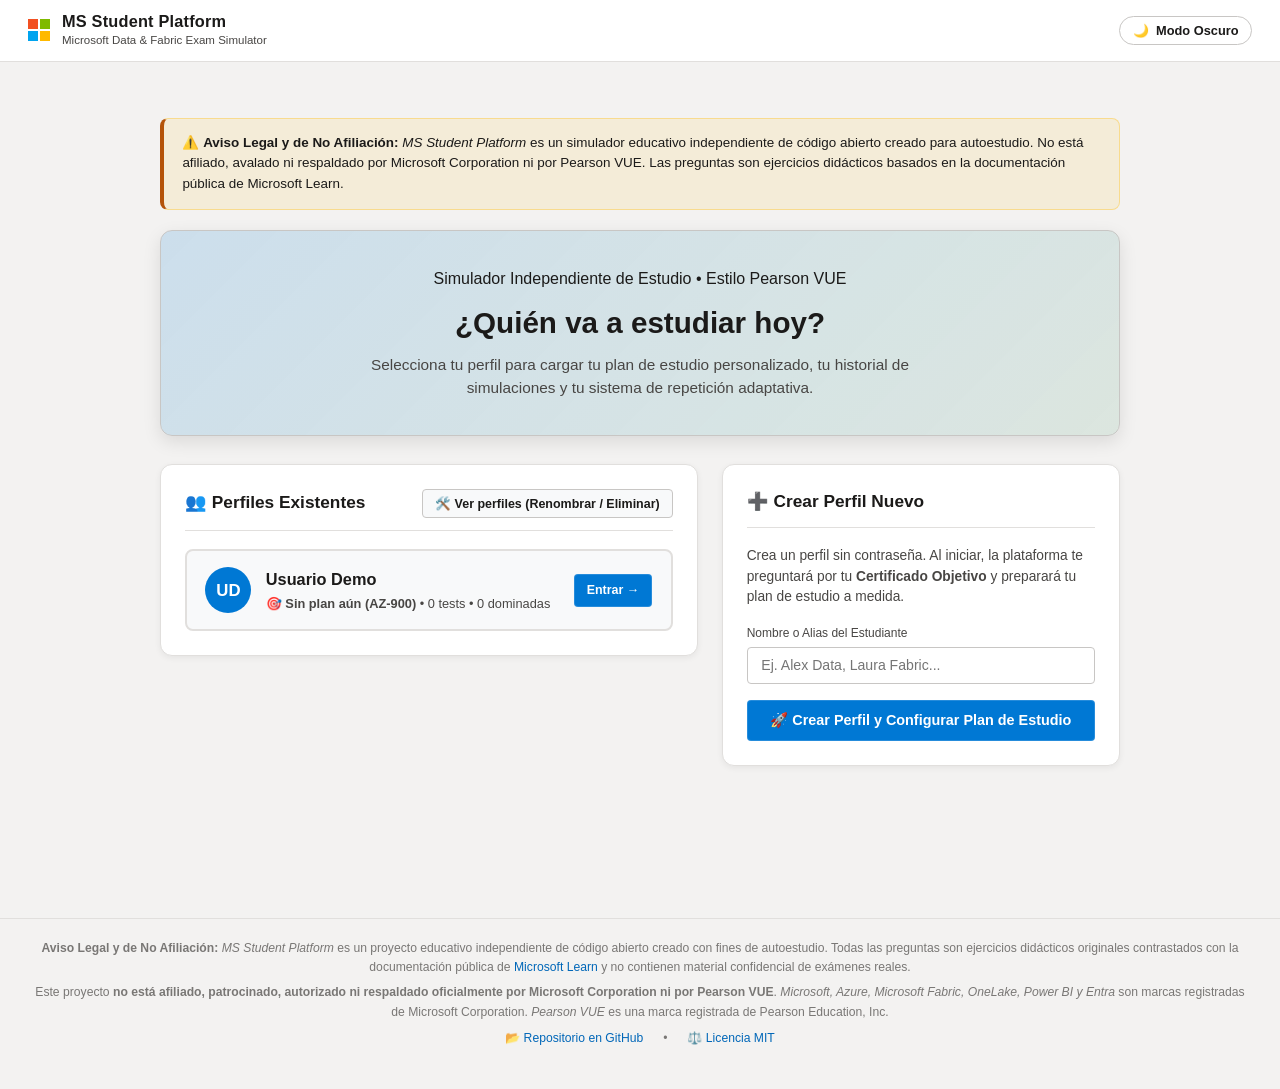
==== commit 888fa8e0: "feat(credibilidad): ajustar terminologia, avisos legales, reporte de errores y metadatos" ====
--- a/index.html
+++ b/index.html
@@ -2,7 +2,7 @@
 <html lang="es" class="light">
 <head>
   <meta charset="UTF-8" />
-  <meta name="viewport" content="width=device-width, initial-scale=1.0" />
+  <meta name="viewport" content="width=device-width, initial-scale=1.0, maximum-scale=5.0, viewport-fit=cover" />
   <title>MS Student Platform — Microsoft Certification Simulator (AZ-900 | DP-900 | DP-600 | DP-700)</title>
   
   <!-- PWA Meta Tags & Icons -->
@@ -36,9 +36,19 @@
     </div>
 
     <div class="header-right">
+      <!-- PWA Install Button (Prompted when available) -->
+      <button type="button" class="header-install-btn hidden" id="btn-pwa-install" title="Instalar la app en tu teléfono o PC">
+        📲 <span>Instalar App</span>
+      </button>
+
       <!-- Dark / Light Mode Toggle -->
       <button type="button" class="theme-toggle-btn" id="btn-theme-toggle" title="Alternar entre Modo Oscuro y Modo Claro">
         ☀️ <span>Modo Claro</span>
+      </button>
+
+      <!-- Cheat Sheet / 24h Review Quick Button -->
+      <button type="button" class="header-cheat-btn hidden" id="btn-header-cheatsheet" title="Hoja de Trucos & Repaso Rápido 24h">
+        ⚡ <span>Hoja de Trucos</span>
       </button>
 
       <!-- Active Profile Pill (Hidden on Login screen, switches back to Login/Profile Picker) -->
@@ -63,9 +73,13 @@
          ====================================================================== -->
     <section id="view-login">
       <div class="login-screen-wrapper">
+        <div class="non-affiliation-callout">
+          ⚠️ <strong>Aviso Legal y de No Afiliación:</strong> <em>MS Student Platform</em> es un simulador educativo independiente de código abierto creado para autoestudio. No está afiliado, avalado ni respaldado por Microsoft Corporation ni por Pearson VUE. Las preguntas son ejercicios didácticos basados en la documentación pública de Microsoft Learn.
+        </div>
+
         <div class="login-hero-box">
           <div style="display:inline-flex; align-items:center; gap:0.5rem; margin-bottom:0.65rem;">
-            <span class="badge">Microsoft Learn • Pearson VUE Simulator</span>
+            <span class="badge">Simulador Independiente de Estudio • Estilo Pearson VUE</span>
           </div>
           <h1>¿Quién va a estudiar hoy?</h1>
           <p>
@@ -155,6 +169,22 @@
       <!-- Personalized 4-Phase Study Plan for Target Certification -->
       <div id="study-plan-container"></div>
 
+      <!-- 24h Express Review / Cheat Sheet Banner -->
+      <div class="cheatsheet-banner-card">
+        <div class="cheatsheet-banner-info">
+          <div class="cheatsheet-banner-badge">⚡ REPASO EXPRESS 24H PRE-EXAMEN</div>
+          <h3>Hoja de Trucos &amp; Píldoras Teóricas de Certificación</h3>
+          <p>
+            Repasa en minutos los 300 conceptos clave, arquitecturas esenciales y las trampas frecuentes de Pearson VUE verificadas con Microsoft Learn.
+          </p>
+        </div>
+        <div class="cheatsheet-banner-cta">
+          <button type="button" class="btn btn-warning-solid" id="btn-dashboard-cheatsheet">
+            ⚡ Abrir Hoja de Trucos (300 Píldoras)
+          </button>
+        </div>
+      </div>
+
       <!-- Two-Column Layout -->
       <div class="dashboard-grid">
 
@@ -163,27 +193,13 @@
           <div class="panel-card">
             <div class="panel-header">
               <h2 class="panel-title">⚙️ Configurar Sesión Libre de Entrenamiento o Examen</h2>
-              <span style="font-size: 0.78rem; color: var(--text-secondary);">Corte oficial: 700 / 1000 (70%)</span>
+              <span style="font-size: 0.78rem; color: var(--text-secondary);">Corte de referencia: 700 / 1000 pts (70%)</span>
             </div>
 
             <!-- Step 1: Certification Filter with Official Shields -->
             <span class="step-label">1. Selecciona la Certificación de Microsoft</span>
             <div class="cert-cards-grid">
-              <div class="cert-card selected" data-cert="ALL">
-                <div class="cert-card-top">
-                  <span class="cert-code-badge all">GLOBAL MIX</span>
-                  <span class="cert-q-count">0 preguntas</span>
-                </div>
-                <div class="cert-card-header-with-logo">
-                  <div class="cert-shield-wrap"></div>
-                  <div>
-                    <div class="cert-title">Todas las Certificaciones</div>
-                    <div class="cert-desc">Banco completo modular (AZ-900 + DP-900 + DP-600 + DP-700).</div>
-                  </div>
-                </div>
-              </div>
-
-              <div class="cert-card" data-cert="AZ-900">
+              <div class="cert-card selected" data-cert="AZ-900">
                 <div class="cert-card-top">
                   <span class="cert-code-badge az900">AZ-900 • Fundamentals</span>
                   <span class="cert-q-count">0 preguntas</span>
@@ -193,6 +209,10 @@
                   <div>
                     <div class="cert-title">Microsoft Azure Fundamentals</div>
                     <div class="cert-desc">Conceptos Cloud, IaaS/PaaS/SaaS, Compute, Redes, Storage, Entra ID y Gobernanza.</div>
+                    <div class="cert-meta-badges">
+                      <span class="cert-meta-tag">🌐 es</span>
+                      <span class="cert-meta-tag">📅 Guía 2025/2026</span>
+                    </div>
                   </div>
                 </div>
               </div>
@@ -207,6 +227,10 @@
                   <div>
                     <div class="cert-title">Azure Data Fundamentals</div>
                     <div class="cert-desc">Conceptos core, SQL en Azure, Cosmos DB y analítica moderna.</div>
+                    <div class="cert-meta-badges">
+                      <span class="cert-meta-tag">🌐 es</span>
+                      <span class="cert-meta-tag">📅 Guía 2025/2026</span>
+                    </div>
                   </div>
                 </div>
               </div>
@@ -221,6 +245,10 @@
                   <div>
                     <div class="cert-title">Fabric Analytics Engineer</div>
                     <div class="cert-desc">Lakehouses, Warehouses, Direct Lake, DAX, XMLA y gobernanza.</div>
+                    <div class="cert-meta-badges">
+                      <span class="cert-meta-tag">🌐 es</span>
+                      <span class="cert-meta-tag">📅 Guía 2025/2026</span>
+                    </div>
                   </div>
                 </div>
               </div>
@@ -235,6 +263,10 @@
                   <div>
                     <div class="cert-title">Fabric Data Engineer</div>
                     <div class="cert-desc">Eventstreams, KQL/Eventhouse, PySpark, Delta Lake y optimización.</div>
+                    <div class="cert-meta-badges">
+                      <span class="cert-meta-tag">🌐 es</span>
+                      <span class="cert-meta-tag">📅 Guía 2025/2026</span>
+                    </div>
                   </div>
                 </div>
               </div>
@@ -244,9 +276,9 @@
             <span class="step-label">2. Elige la Modalidad de Ejecución</span>
             <div class="mode-switch-grid">
               <div class="mode-box selected" data-mode="exam">
-                <div class="mode-box-title">🏛️ Modo Examen Oficial (Pearson VUE)</div>
+                <div class="mode-box-title">🏛️ Modo Examen (Estilo Pearson VUE)</div>
                 <div class="mode-box-desc">
-                  Simulación real: cronómetro activo, opción única (`○`) y múltiple (`☐`), casos de estudio con pestañas y nota escalada 100–1000.
+                  Simulacro cronometrado: opción única (`○`) y múltiple (`☐`), casos de estudio con pestañas y estimación orientativa 100–1000 pts.
                 </div>
               </div>
 
@@ -278,12 +310,12 @@
                 </div>
 
                 <div class="submode-item" data-submode="domain">
-                  <span class="submode-name">🎯 Por Dominio Oficial (Skills Measured)</span>
-                  <span class="submode-hint">Entrena un bloque específico de la guía oficial.</span>
+                  <span class="submode-name">🎯 Por Dominio Temático (Skills Measured)</span>
+                  <span class="submode-hint">Entrena un bloque específico de la guía de habilidades.</span>
                 </div>
 
                 <div class="submode-item" data-submode="code">
-                  <span class="submode-name">💻 Laboratorio de Código (SQL/DAX/KQL/PySpark)</span>
+                  <span class="submode-name">💻 Preguntas de código (SQL/DAX/KQL/PySpark)</span>
                   <span class="submode-hint">Exclusivo de preguntas con sintaxis y fragmentos de código.</span>
                 </div>
 
@@ -295,7 +327,7 @@
 
               <!-- Dynamic Domain Dropdown (when subMode === 'domain') -->
               <div id="domain-select-wrap" class="domain-select-wrap hidden">
-                <label class="form-label" for="domain-select">Selecciona el Dominio Oficial de Microsoft:</label>
+                <label class="form-label" for="domain-select">Selecciona el Dominio Temático:</label>
                 <select id="domain-select" class="form-select"></select>
               </div>
             </div>
@@ -306,7 +338,7 @@
               <button type="button" class="count-pill" data-count="5">5 Preguntas (Sprint)</button>
               <button type="button" class="count-pill selected" data-count="10">10 Preguntas</button>
               <button type="button" class="count-pill" data-count="25">25 Preguntas</button>
-              <button type="button" class="count-pill" data-count="45">45 Preguntas (Examen Real)</button>
+              <button type="button" class="count-pill" data-count="45">45 Preguntas (Simulacro Completo)</button>
               <button type="button" class="count-pill" data-count="ALL">Todas las disponibles</button>
             </div>
 
@@ -316,7 +348,7 @@
                 Preguntas disponibles con este filtro: <strong id="eligible-questions-count">0</strong>
               </span>
               <button type="button" class="btn btn-primary" id="btn-start-session">
-                🚀 Iniciar Simulación Oficial (Pearson VUE)
+                🚀 Iniciar Modo Examen
               </button>
             </div>
           </div>
@@ -350,7 +382,7 @@
           <!-- Domain Mastery Breakdown -->
           <div class="panel-card">
             <div class="panel-header">
-              <h3 class="panel-title">📊 Rendimiento por Dominio Oficial</h3>
+              <h3 class="panel-title">📊 Rendimiento por Dominio Temático</h3>
             </div>
             <div class="domain-progress-list" id="domain-mastery-list"></div>
           </div>
@@ -379,7 +411,7 @@
         <div class="vue-header">
           <div class="vue-exam-title">
             <span id="vue-exam-title-text">DP-600 — Microsoft Certification Simulator</span>
-            <span class="vue-mode-tag" id="vue-mode-tag">MODO EXAMEN OFICIAL</span>
+            <span class="vue-mode-tag" id="vue-mode-tag">MODO EXAMEN (SIMULACRO)</span>
           </div>
           <div class="vue-header-right">
             <span class="vue-timer" id="vue-timer-display">⏱ Tiempo Restante: 00:15:00</span>
@@ -400,6 +432,9 @@
             <button type="button" class="vue-bookmark-btn hidden" id="vue-btn-saber-mas-top" style="background:rgba(0,120,212,0.35); border-color:#58a6ff;">
               📚 Saber más (Teoría y MS Learn)
             </button>
+            <button type="button" class="vue-bookmark-btn" id="vue-btn-report-error-top" title="Reportar un error o errata en esta pregunta">
+              ⚠️ Reportar error
+            </button>
           </div>
           <div class="vue-subbar-right">
             <span id="vue-candidate-name">Candidato: —</span>
@@ -467,22 +502,30 @@
          VIEW 3: RESULTS & EXPANDABLE QUESTION REVIEW
          ====================================================================== -->
     <section id="view-results" class="hidden">
+      <div class="results-disclaimer">
+        ⚠️ <strong>Aviso sobre la puntuación:</strong> La puntuación mostrada es una <strong>estimación orientativa (100–1000 pts)</strong>. Los exámenes reales de Microsoft emplean puntuaciones escaladas psicométricas no lineales según la dificultad individual de cada ítem. El porcentaje de acierto por dominio es el indicador más fiable de tu preparación real.
+      </div>
+
       <div class="results-banner" id="results-summary-banner">
         <div>
-          <span class="step-label" style="margin-top:0;">Informe Oficial de Resultados Microsoft</span>
+          <span class="step-label" style="margin-top:0;">Informe de Resultados (Simulacro)</span>
           <div class="score-display-row">
             <div class="scaled-score-circle" id="results-score-circle">
               <span class="scaled-number" id="results-scaled-number">780</span>
-              <span class="scaled-sub">de 1000 pts</span>
+              <span class="scaled-sub">pts (orientativo)</span>
             </div>
             <div>
               <div style="margin-bottom: 0.6rem;">
                 <span class="score-pill pass" id="results-pass-status">APROBADO</span>
               </div>
               <p id="results-subtitle-meta" style="font-size: 0.9rem; color: var(--text-secondary); margin-bottom: 0.9rem;"></p>
+              <div id="results-cert-meta" class="cert-meta-badges" style="margin-bottom: 0.9rem;"></div>
               <div style="display:flex; gap:0.65rem; flex-wrap:wrap;">
                 <button type="button" class="btn btn-primary btn-sm" id="btn-back-dashboard">
                   ← Volver al Dashboard
+                </button>
+                <button type="button" class="btn btn-secondary btn-sm" id="btn-results-open-cheatsheet">
+                  ⚡ Repasar Conceptos en Hoja de Trucos
                 </button>
                 <button type="button" class="btn btn-danger-outline btn-sm" id="btn-repeat-attempt-failed">
                   🔁 Repetir las preguntas falladas de este test
@@ -524,6 +567,95 @@
       <div class="review-accordion-list" id="results-review-accordion"></div>
     </section>
 
+    <!-- ======================================================================
+         VIEW 4: HOJA DE TRUCOS / REPASO RÁPIDO 24H (CHEAT SHEET)
+         ====================================================================== -->
+    <section id="view-cheatsheet" class="hidden">
+      <div class="cheatsheet-header-banner">
+        <div class="cheatsheet-header-left">
+          <button type="button" class="btn btn-secondary btn-sm" id="btn-cheatsheet-back">
+            ← Volver al Dashboard
+          </button>
+          <div class="cheatsheet-title-wrap">
+            <h1>⚡ Hoja de Trucos &amp; Repaso Rápido 24h</h1>
+            <p>
+              Píldoras teóricas condensadas, trampas de examen y enlaces de referencia a Microsoft Learn ordenados para repaso intensivo previo a la certificación.
+            </p>
+          </div>
+        </div>
+        <div class="cheatsheet-header-right">
+          <button type="button" class="btn btn-secondary btn-sm" id="btn-cheatsheet-toggle-all">
+            ↕️ Colapsar / Expandir Todo
+          </button>
+        </div>
+      </div>
+
+      <!-- Controls & Filter Toolbar -->
+      <div class="panel-card cheatsheet-toolbar">
+        <!-- Certification Selector -->
+        <div class="cheatsheet-filter-group">
+          <span class="step-label" style="margin-top:0;">1. Selecciona la Certificación:</span>
+          <div class="cheatsheet-cert-pills" id="cheatsheet-cert-pills">
+            <button type="button" class="count-pill selected" data-cs-cert="ALL">Todas las Certificaciones (300)</button>
+            <button type="button" class="count-pill" data-cs-cert="AZ-900">AZ-900 (100)</button>
+            <button type="button" class="count-pill" data-cs-cert="DP-900">DP-900 (80)</button>
+            <button type="button" class="count-pill" data-cs-cert="DP-600">DP-600 (60)</button>
+            <button type="button" class="count-pill" data-cs-cert="DP-700">DP-700 (60)</button>
+          </div>
+        </div>
+
+        <!-- Search Bar & Domain Selector -->
+        <div class="cheatsheet-search-row">
+          <div class="cheatsheet-search-box">
+            <span class="search-icon">🔍</span>
+            <input
+              type="text"
+              id="input-cheatsheet-search"
+              class="form-input"
+              placeholder="Buscar concepto, servicio, código o trampa (ej. SLA, Direct Lake, Entra ID, Cosmos DB...)"
+            />
+            <button type="button" class="search-clear-btn hidden" id="btn-cheatsheet-clear-search" title="Limpiar búsqueda">✕</button>
+          </div>
+
+          <div class="cheatsheet-domain-box">
+            <select id="select-cheatsheet-domain" class="form-select" title="Filtrar por Dominio Temático">
+              <option value="ALL">Todos los dominios</option>
+            </select>
+          </div>
+        </div>
+
+        <!-- Secondary Filters & Results Counter -->
+        <div class="cheatsheet-secondary-filters">
+          <div class="cheatsheet-checkboxes">
+            <label class="cheatsheet-checkbox-label">
+              <input type="checkbox" id="check-cheatsheet-only-traps" />
+              <span>⚠️ Solo trampas de examen (Exam Traps)</span>
+            </label>
+            <label class="cheatsheet-checkbox-label">
+              <input type="checkbox" id="check-cheatsheet-only-favs" />
+              <span>⭐ Solo mis preguntas favoritas</span>
+            </label>
+          </div>
+          <div class="cheatsheet-count-badge" id="cheatsheet-count-badge">
+            Mostrando <strong>300</strong> píldoras teóricas
+          </div>
+        </div>
+      </div>
+
+      <!-- Cards Grid -->
+      <div class="cheatsheet-grid" id="cheatsheet-cards-grid"></div>
+
+      <!-- Empty State -->
+      <div id="cheatsheet-empty-state" class="empty-state-box hidden">
+        <div style="font-size:2.5rem; margin-bottom:0.5rem;">🔍</div>
+        <h3>No se encontraron píldoras teóricas con estos filtros</h3>
+        <p>Prueba con otros términos de búsqueda o restablece los filtros aplicados.</p>
+        <button type="button" class="btn btn-secondary btn-sm" id="btn-cheatsheet-reset-filters">
+          ↺ Restablecer filtros
+        </button>
+      </div>
+    </section>
+
   </main>
 
   <!-- ========================================================================
@@ -552,7 +684,7 @@
       </div>
 
       <p style="font-size:0.88rem; color:var(--text-secondary); margin-bottom:1rem;">
-        ¿Qué certificación oficial de Microsoft quieres preparar como objetivo principal? Prepararemos tu ruta de estudio en <strong>4 Fases Progresivas</strong> (Cimientos, Dominios Adaptativos, Casos/Código y Simulacro Oficial Pearson VUE):
+        ¿Qué certificación de Microsoft quieres preparar como objetivo principal? Prepararemos tu ruta de estudio en <strong>4 Fases Progresivas</strong> (Cimientos, Dominios Adaptativos, Casos/Código y Simulacro Modo Examen):
       </p>
 
       <div style="display:flex; flex-direction:column; gap:0.85rem; margin-bottom:1.35rem;" id="onboarding-cert-cards"></div>
@@ -599,12 +731,17 @@
   <footer style="max-width:1320px; margin:0 auto; padding:1.25rem 1.75rem 2.5rem; border-top:1px solid var(--border-subtle); text-align:center; font-size:0.76rem; color:var(--text-muted); line-height:1.6;">
     <p>
       <strong>Aviso Legal y de No Afiliación:</strong> <em>MS Student Platform</em> es un proyecto educativo independiente de código abierto creado con fines de autoestudio.
-      Todas las preguntas son ejercicios prácticos originales elaborados a partir de la documentación pública de <a href="https://learn.microsoft.com/" target="_blank" rel="noopener noreferrer">Microsoft Learn</a> y no contienen material confidencial de exámenes reales.
+      Todas las preguntas son ejercicios didácticos originales contrastados con la documentación pública de <a href="https://learn.microsoft.com/" target="_blank" rel="noopener noreferrer">Microsoft Learn</a> y no contienen material confidencial de exámenes reales.
     </p>
-    <p style="margin-top:0.25rem;">
+    <p style="margin-top:0.35rem;">
       Este proyecto <strong>no está afiliado, patrocinado, autorizado ni respaldado oficialmente por Microsoft Corporation ni por Pearson VUE</strong>.
       <em>Microsoft, Azure, Microsoft Fabric, OneLake, Power BI y Entra</em> son marcas registradas de Microsoft Corporation. <em>Pearson VUE</em> es una marca registrada de Pearson Education, Inc.
     </p>
+    <p style="margin-top:0.45rem; display:flex; justify-content:center; gap:1.25rem; font-weight:500;">
+      <a href="https://github.com/joangranell/MS-Student-Platform" target="_blank" rel="noopener noreferrer">📂 Repositorio en GitHub</a>
+      <span>•</span>
+      <a href="https://github.com/joangranell/MS-Student-Platform/blob/main/LICENSE" target="_blank" rel="noopener noreferrer">⚖️ Licencia MIT</a>
+    </p>
   </footer>
 
   <script type="module" src="./js/app.js"></script>
--- a/css/main.css
+++ b/css/main.css
@@ -1183,11 +1183,15 @@
     font-size: 0.64rem;
   }
 
-  .theme-toggle-btn span {
+  .theme-toggle-btn span,
+  .header-cheat-btn span,
+  .header-install-btn span {
     display: none;
   }
 
-  .theme-toggle-btn {
+  .theme-toggle-btn,
+  .header-cheat-btn,
+  .header-install-btn {
     padding: 0.4rem 0.55rem;
     font-size: 0.95rem;
   }
@@ -1218,6 +1222,10 @@
     gap: 0.6rem;
   }
 
+  .hero-kpis .kpi-box:nth-child(5) {
+    grid-column: span 2;
+  }
+
   .kpi-box {
     min-width: unset;
     padding: 0.6rem 0.75rem;
@@ -1307,4 +1315,542 @@
     padding: 1.15rem 1rem;
     max-height: 94vh;
   }
-}
+
+  /* Cheatsheet responsive */
+  .cheatsheet-banner-card {
+    flex-direction: column;
+    align-items: stretch;
+    padding: 1rem;
+  }
+
+  .cheatsheet-header-banner {
+    flex-direction: column;
+    align-items: stretch;
+    padding: 1rem;
+  }
+
+  .cheatsheet-search-row {
+    grid-template-columns: 1fr;
+  }
+
+  .cheatsheet-grid {
+    grid-template-columns: 1fr;
+  }
+
+  .cheatsheet-card-footer {
+    flex-direction: column;
+    align-items: stretch;
+    gap: 0.65rem;
+  }
+
+  .cheatsheet-ref-link {
+    max-width: 100%;
+    text-align: center;
+  }
+
+  .cheatsheet-learn-btn {
+    width: 100%;
+  }
+
+  .cheatsheet-cert-pills {
+    display: grid;
+    grid-template-columns: repeat(2, 1fr);
+    width: 100%;
+    gap: 0.4rem;
+  }
+
+  .cheatsheet-cert-pills button:first-child {
+    grid-column: span 2;
+  }
+}
+
+/* ==========================================================================
+   Hoja de Trucos / Repaso Rápido 24h Express (Cheat Sheet)
+   ========================================================================== */
+
+.header-install-btn {
+  display: inline-flex;
+  align-items: center;
+  gap: 0.4rem;
+  padding: 0.45rem 0.85rem;
+  border-radius: var(--radius-md);
+  font-size: 0.82rem;
+  font-weight: 600;
+  color: #107c41;
+  background: rgba(16, 124, 65, 0.12);
+  border: 1px solid rgba(16, 124, 65, 0.35);
+  cursor: pointer;
+  transition: all 0.2s ease;
+}
+
+.header-install-btn:hover {
+  background: rgba(16, 124, 65, 0.22);
+  border-color: #107c41;
+  transform: translateY(-1px);
+}
+
+.header-cheat-btn {
+  display: inline-flex;
+  align-items: center;
+  gap: 0.4rem;
+  padding: 0.45rem 0.85rem;
+  border-radius: var(--radius-md);
+  font-size: 0.82rem;
+  font-weight: 600;
+  color: var(--warning);
+  background: var(--warning-bg);
+  border: 1px solid rgba(217, 119, 6, 0.35);
+  cursor: pointer;
+  transition: all 0.2s ease;
+}
+
+.header-cheat-btn:hover {
+  background: rgba(217, 119, 6, 0.25);
+  border-color: var(--warning);
+  transform: translateY(-1px);
+}
+
+.header-cheat-btn.active {
+  background: var(--warning);
+  color: #ffffff;
+}
+
+.cheatsheet-banner-card {
+  display: flex;
+  justify-content: space-between;
+  align-items: center;
+  gap: 1.5rem;
+  background: linear-gradient(135deg, rgba(217, 119, 6, 0.08) 0%, rgba(0, 120, 212, 0.08) 100%);
+  border: 1px solid rgba(217, 119, 6, 0.28);
+  border-radius: var(--radius-lg);
+  padding: 1.25rem 1.6rem;
+  margin-bottom: 1.5rem;
+  box-shadow: var(--shadow-sm);
+}
+
+.cheatsheet-banner-badge {
+  display: inline-block;
+  font-size: 0.72rem;
+  font-weight: 700;
+  letter-spacing: 0.05em;
+  color: var(--warning);
+  background: var(--warning-bg);
+  border: 1px solid rgba(217, 119, 6, 0.3);
+  padding: 0.2rem 0.55rem;
+  border-radius: 999px;
+  margin-bottom: 0.4rem;
+}
+
+.cheatsheet-banner-info h3 {
+  font-size: 1.15rem;
+  font-weight: 700;
+  color: var(--text-primary);
+  margin-bottom: 0.3rem;
+}
+
+.cheatsheet-banner-info p {
+  font-size: 0.88rem;
+  color: var(--text-secondary);
+  margin: 0;
+  line-height: 1.5;
+}
+
+.btn-warning-solid {
+  background: #d97706;
+  color: #ffffff;
+  font-weight: 600;
+  padding: 0.65rem 1.25rem;
+  border: none;
+  border-radius: var(--radius-md);
+  cursor: pointer;
+  transition: all 0.2s ease;
+  white-space: nowrap;
+  box-shadow: 0 2px 8px rgba(217, 119, 6, 0.35);
+}
+
+.btn-warning-solid:hover {
+  background: #b45309;
+  transform: translateY(-1px);
+  box-shadow: 0 4px 12px rgba(217, 119, 6, 0.45);
+}
+
+.cheatsheet-header-banner {
+  display: flex;
+  justify-content: space-between;
+  align-items: center;
+  gap: 1.25rem;
+  background: var(--bg-card);
+  border: 1px solid var(--border-subtle);
+  border-radius: var(--radius-lg);
+  padding: 1.25rem 1.5rem;
+  margin-bottom: 1.25rem;
+  box-shadow: var(--shadow-sm);
+}
+
+.cheatsheet-header-left {
+  display: flex;
+  align-items: center;
+  gap: 1.25rem;
+  flex-wrap: wrap;
+}
+
+.cheatsheet-title-wrap h1 {
+  font-size: 1.35rem;
+  font-weight: 700;
+  color: var(--text-primary);
+  margin-bottom: 0.2rem;
+}
+
+.cheatsheet-title-wrap p {
+  font-size: 0.86rem;
+  color: var(--text-secondary);
+  margin: 0;
+}
+
+.cheatsheet-toolbar {
+  margin-bottom: 1.5rem;
+  display: flex;
+  flex-direction: column;
+  gap: 1rem;
+}
+
+.cheatsheet-filter-group {
+  display: flex;
+  align-items: center;
+  gap: 1rem;
+  flex-wrap: wrap;
+}
+
+.cheatsheet-cert-pills {
+  display: flex;
+  gap: 0.5rem;
+  flex-wrap: wrap;
+}
+
+.cheatsheet-search-row {
+  display: grid;
+  grid-template-columns: 2fr 1fr;
+  gap: 0.85rem;
+}
+
+.cheatsheet-search-box {
+  position: relative;
+  display: flex;
+  align-items: center;
+}
+
+.cheatsheet-search-box .search-icon {
+  position: absolute;
+  left: 0.85rem;
+  font-size: 0.95rem;
+  pointer-events: none;
+  color: var(--text-muted);
+}
+
+.cheatsheet-search-box .form-input {
+  padding-left: 2.35rem;
+  padding-right: 2.2rem;
+  width: 100%;
+}
+
+.search-clear-btn {
+  position: absolute;
+  right: 0.75rem;
+  background: transparent;
+  border: none;
+  color: var(--text-secondary);
+  cursor: pointer;
+  font-size: 0.9rem;
+}
+
+.cheatsheet-secondary-filters {
+  display: flex;
+  justify-content: space-between;
+  align-items: center;
+  flex-wrap: wrap;
+  gap: 0.75rem;
+  padding-top: 0.5rem;
+  border-top: 1px solid var(--border-subtle);
+}
+
+.cheatsheet-checkboxes {
+  display: flex;
+  align-items: center;
+  gap: 1.25rem;
+  flex-wrap: wrap;
+}
+
+.cheatsheet-checkbox-label {
+  display: inline-flex;
+  align-items: center;
+  gap: 0.45rem;
+  font-size: 0.84rem;
+  color: var(--text-secondary);
+  cursor: pointer;
+}
+
+.cheatsheet-count-badge {
+  font-size: 0.82rem;
+  color: var(--text-secondary);
+  background: var(--bg-elevated);
+  padding: 0.35rem 0.75rem;
+  border-radius: 999px;
+  border: 1px solid var(--border-subtle);
+}
+
+.cheatsheet-grid {
+  display: grid;
+  grid-template-columns: repeat(auto-fill, minmax(380px, 1fr));
+  gap: 1.25rem;
+  margin-bottom: 2.5rem;
+}
+
+.cheatsheet-card {
+  background: var(--bg-card);
+  border: 1px solid var(--border-subtle);
+  border-radius: var(--radius-lg);
+  padding: 1.25rem 1.35rem;
+  display: flex;
+  flex-direction: column;
+  gap: 0.75rem;
+  box-shadow: var(--shadow-sm);
+  transition: transform 0.2s ease, border-color 0.2s ease, box-shadow 0.2s ease;
+}
+
+.cheatsheet-card:hover {
+  transform: translateY(-2px);
+  border-color: var(--border-default);
+  box-shadow: var(--shadow-md);
+}
+
+.cheatsheet-card-top {
+  display: flex;
+  justify-content: space-between;
+  align-items: center;
+  gap: 0.5rem;
+}
+
+.cheatsheet-card-badges {
+  display: flex;
+  align-items: center;
+  gap: 0.45rem;
+  flex-wrap: wrap;
+}
+
+.topic-meta-tag {
+  display: inline-flex;
+  align-items: center;
+  gap: 0.35rem;
+  font-size: 0.74rem;
+  color: var(--text-secondary);
+  background: var(--bg-elevated);
+  border: 1px solid var(--border-subtle);
+  padding: 0.15rem 0.5rem;
+  border-radius: var(--radius-sm);
+}
+
+.topic-meta-tag svg {
+  width: 14px;
+  height: 14px;
+}
+
+.btn-cheat-bookmark {
+  background: transparent;
+  border: none;
+  font-size: 1.15rem;
+  color: var(--text-muted);
+  cursor: pointer;
+  transition: transform 0.15s ease, color 0.15s ease;
+  padding: 0.15rem;
+  line-height: 1;
+}
+
+.btn-cheat-bookmark:hover {
+  transform: scale(1.15);
+  color: #eab308;
+}
+
+.btn-cheat-bookmark.active {
+  color: #eab308;
+}
+
+.cheatsheet-card-title-row h3 {
+  font-size: 1.05rem;
+  font-weight: 700;
+  color: var(--text-primary);
+  line-height: 1.35;
+  margin: 0;
+}
+
+.cheatsheet-card-domain {
+  font-size: 0.78rem;
+  color: var(--text-muted);
+}
+
+.cheatsheet-card-summary {
+  font-size: 0.88rem;
+  color: var(--text-secondary);
+  line-height: 1.55;
+  margin: 0;
+}
+
+.cheatsheet-keypoints-box {
+  background: var(--bg-elevated);
+  border: 1px solid var(--border-subtle);
+  border-radius: var(--radius-md);
+  padding: 0.75rem 0.9rem;
+  font-size: 0.84rem;
+}
+
+.cheatsheet-section-title {
+  font-size: 0.74rem;
+  font-weight: 700;
+  text-transform: uppercase;
+  letter-spacing: 0.04em;
+  color: var(--ms-blue-light);
+  margin-bottom: 0.45rem;
+}
+
+.cheatsheet-keypoints-list {
+  margin: 0;
+  padding-left: 1.15rem;
+  line-height: 1.55;
+  color: var(--text-primary);
+}
+
+.cheatsheet-keypoints-list li {
+  margin-bottom: 0.35rem;
+}
+
+.cheatsheet-keypoints-list li:last-child {
+  margin-bottom: 0;
+}
+
+.cheatsheet-exam-trap {
+  background: rgba(217, 119, 6, 0.12);
+  border: 1px solid rgba(217, 119, 6, 0.32);
+  border-radius: var(--radius-md);
+  padding: 0.7rem 0.85rem;
+}
+
+.exam-trap-header {
+  font-size: 0.74rem;
+  font-weight: 700;
+  text-transform: uppercase;
+  letter-spacing: 0.04em;
+  color: var(--warning);
+  margin-bottom: 0.25rem;
+}
+
+.exam-trap-body {
+  font-size: 0.84rem;
+  color: var(--text-primary);
+  line-height: 1.5;
+}
+
+.cheatsheet-card-footer {
+  margin-top: auto;
+  display: flex;
+  justify-content: space-between;
+  align-items: center;
+  gap: 0.75rem;
+  padding-top: 0.65rem;
+  border-top: 1px solid var(--border-subtle);
+}
+
+.cheatsheet-ref-link {
+  font-size: 0.78rem;
+  color: var(--ms-blue-light);
+  text-decoration: none;
+  white-space: nowrap;
+  overflow: hidden;
+  text-overflow: ellipsis;
+  max-width: 220px;
+}
+
+.cheatsheet-ref-link:hover {
+  text-decoration: underline;
+}
+
+.cheatsheet-card.collapsed .cheatsheet-card-summary,
+.cheatsheet-card.collapsed .cheatsheet-keypoints-box,
+.cheatsheet-card.collapsed .cheatsheet-exam-trap {
+  display: none;
+}
+
+/* ==========================================================================
+   Bloque 1: Credibilidad, Avisos Legales y Reporte de Errores
+   ========================================================================== */
+.non-affiliation-callout {
+  background: rgba(255, 185, 0, 0.1);
+  border: 1px solid rgba(255, 185, 0, 0.35);
+  border-left: 4px solid var(--warning);
+  border-radius: var(--radius-md);
+  padding: 0.85rem 1.15rem;
+  margin-bottom: 1.25rem;
+  font-size: 0.84rem;
+  line-height: 1.55;
+  color: var(--text-primary);
+}
+
+.results-disclaimer {
+  background: var(--bg-primary);
+  border: 1px solid var(--border-subtle);
+  border-left: 4px solid var(--ms-blue-light);
+  border-radius: var(--radius-md);
+  padding: 0.85rem 1.15rem;
+  margin-bottom: 1.25rem;
+  font-size: 0.83rem;
+  color: var(--text-secondary);
+  line-height: 1.55;
+}
+
+.cert-meta-badges {
+  display: flex;
+  flex-wrap: wrap;
+  gap: 0.35rem;
+  margin-top: 0.45rem;
+}
+
+.cert-meta-tag {
+  font-size: 0.68rem;
+  padding: 0.15rem 0.45rem;
+  border-radius: 4px;
+  background: var(--bg-tertiary);
+  color: var(--text-secondary);
+  border: 1px solid var(--border-subtle);
+  display: inline-flex;
+  align-items: center;
+  gap: 0.25rem;
+}
+
+.btn-report-error {
+  display: inline-flex;
+  align-items: center;
+  gap: 0.35rem;
+  font-size: 0.74rem;
+  color: var(--text-muted);
+  background: transparent;
+  border: 1px solid var(--border-subtle);
+  border-radius: 4px;
+  padding: 0.25rem 0.55rem;
+  text-decoration: none !important;
+  cursor: pointer;
+  transition: all 0.15s ease;
+}
+
+.btn-report-error:hover {
+  color: var(--danger);
+  border-color: var(--danger);
+  background: rgba(239, 68, 68, 0.08);
+}
+
+.mcp-offline-box {
+  background: var(--bg-secondary);
+  border: 1px solid var(--border-subtle);
+  border-radius: var(--radius-md);
+  padding: 1rem;
+  margin-top: 1rem;
+}
+
+
--- a/css/exam-vue.css
+++ b/css/exam-vue.css
@@ -690,17 +690,22 @@
   border-bottom: 1px solid var(--border-default);
   margin-bottom: 0.75rem;
   padding-bottom: 0.45rem;
-  flex-wrap: wrap;
+  overflow-x: auto;
+  -webkit-overflow-scrolling: touch;
+  scrollbar-width: thin;
+  flex-wrap: nowrap;
 }
 
 .case-tab-btn {
   background-color: var(--bg-primary);
   border: 1px solid var(--border-default);
   color: var(--text-secondary);
-  padding: 0.3rem 0.75rem;
+  padding: 0.35rem 0.75rem;
   border-radius: 4px;
   font-size: 0.76rem;
   font-weight: 600;
+  white-space: nowrap;
+  flex-shrink: 0;
 }
 
 .case-tab-btn.active {
@@ -906,23 +911,33 @@
   }
 
   .option-row {
-    padding: 0.75rem 0.8rem;
-    gap: 0.65rem;
+    padding: 0.85rem 0.85rem;
+    gap: 0.75rem;
+    min-height: 48px;
   }
 
   .option-letter {
-    width: 24px;
-    height: 24px;
+    width: 26px;
+    height: 26px;
+    font-size: 0.82rem;
+    flex-shrink: 0;
+  }
+
+  .option-text {
+    font-size: 0.88rem;
+    line-height: 1.45;
+  }
+
+  .strike-btn {
+    padding: 0.35rem 0.6rem;
+    min-width: 34px;
+    min-height: 34px;
     font-size: 0.78rem;
-  }
-
-  .option-text {
-    font-size: 0.86rem;
-  }
-
-  .strike-btn {
-    padding: 0.15rem 0.35rem;
-    font-size: 0.7rem;
+    display: inline-flex;
+    align-items: center;
+    justify-content: center;
+    border: 1px solid var(--border-subtle);
+    border-radius: 4px;
   }
 
   /* Vue Footer navigation buttons on mobile */
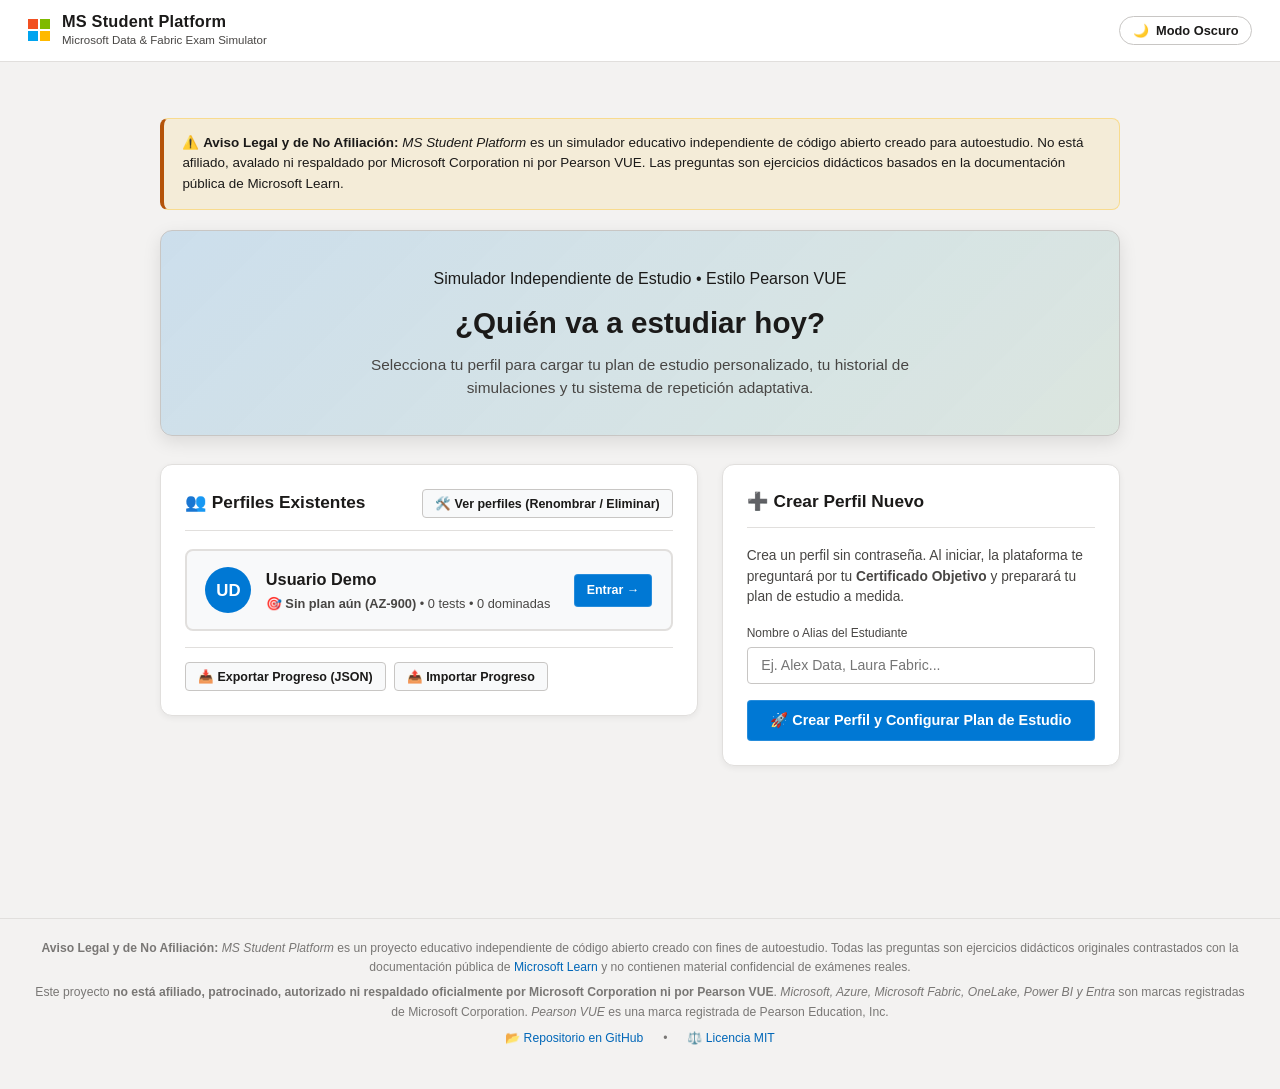
==== commit 3d03123e: "feat(tecnico): validaciones ci, pwa robusta, seguridad proxy, accesibilidad y tests node" ====
--- a/index.html
+++ b/index.html
@@ -5,12 +5,28 @@
   <meta name="viewport" content="width=device-width, initial-scale=1.0, maximum-scale=5.0, viewport-fit=cover" />
   <title>MS Student Platform — Microsoft Certification Simulator (AZ-900 | DP-900 | DP-600 | DP-700)</title>
   
+  <meta name="description" content="Simulador adaptativo de certificaciones Microsoft Cloud, Data y Fabric (AZ-900, DP-900, DP-600, DP-700) con repetición espaciada, simulacros y hoja de trucos." />
+  
+  <!-- Open Graph / Facebook -->
+  <meta property="og:type" content="website" />
+  <meta property="og:url" content="https://joangranell.github.io/MS-Student-Platform/" />
+  <meta property="og:title" content="MS Student Platform — Simulador de Certificaciones Microsoft" />
+  <meta property="og:description" content="Simulador adaptativo con estilo Pearson VUE, repetición espaciada Leitner, hoja de trucos y 300 preguntas de AZ-900, DP-900, DP-600 y DP-700." />
+  <meta property="og:image" content="./icons/icon-512.png" />
+
+  <!-- Twitter Card -->
+  <meta name="twitter:card" content="summary" />
+  <meta name="twitter:title" content="MS Student Platform — Simulador de Certificaciones Microsoft" />
+  <meta name="twitter:description" content="Estudio adaptativo para exámenes Microsoft (AZ-900, DP-900, DP-600, DP-700) con 300 preguntas y hoja de trucos." />
+  <meta name="twitter:image" content="./icons/icon-512.png" />
+  
   <!-- PWA Meta Tags & Icons -->
   <link rel="manifest" href="./manifest.json" />
   <meta name="theme-color" content="#0078d4" />
   <meta name="apple-mobile-web-app-capable" content="yes" />
   <meta name="apple-mobile-web-app-status-bar-style" content="default" />
   <meta name="apple-mobile-web-app-title" content="MS Platform" />
+  <link rel="icon" type="image/png" sizes="192x192" href="./icons/icon-192.png" />
   <link rel="apple-touch-icon" href="./icons/icon-192.png" />
   
   <link rel="stylesheet" href="./css/variables.css" />
@@ -63,6 +79,14 @@
     </div>
   </header>
 
+  <!-- Global Application Error / file:// CORS Banner -->
+  <div id="app-load-error-banner" class="app-error-banner hidden">
+    <div class="error-banner-content">
+      <span>⚠️ <strong>Error al cargar el banco de preguntas:</strong> Si has abierto la aplicación con doble clic directo (<code>file://</code>), los navegadores bloquean la lectura de archivos JSON locales por política de seguridad (CORS). Ejecuta <code>node server.js</code> o haz doble clic en <code>iniciar-plataforma.bat</code>.</span>
+      <button type="button" class="btn btn-warning-solid btn-sm" id="btn-retry-catalog-load">🔄 Reintentar carga</button>
+    </div>
+  </div>
+
   <!-- ========================================================================
        Main SPA Container
        ======================================================================== -->
@@ -98,6 +122,16 @@
             </div>
 
             <div class="login-profiles-grid" id="login-profiles-list"></div>
+
+            <div style="display:flex; gap:0.5rem; margin-top:1rem; flex-wrap:wrap; border-top:1px solid var(--border-subtle); padding-top:0.85rem;">
+              <button type="button" class="btn btn-secondary btn-sm" id="btn-export-progress" title="Exportar una copia de seguridad en JSON de tus perfiles y progreso">
+                📥 Exportar Progreso (JSON)
+              </button>
+              <button type="button" class="btn btn-secondary btn-sm" id="btn-import-progress-trigger" title="Restaurar o importar progreso desde un archivo JSON">
+                📤 Importar Progreso
+              </button>
+              <input type="file" id="input-import-progress" accept=".json,application/json" class="hidden" />
+            </div>
           </div>
 
           <!-- Right: Create New Profile -->
@@ -166,6 +200,27 @@
         </div>
       </div>
 
+      <!-- Card Principal: Repaso de Hoy (Leitner Espaciado) -->
+      <div class="today-review-card" id="today-review-card">
+        <div class="today-review-left">
+          <div class="today-review-badge">🧠 REPASO ESPACIADO DE HOY</div>
+          <h2 id="today-review-headline">Tienes <span id="today-due-count">0</span> preguntas pendientes de repaso</h2>
+          <p id="today-review-desc">El algoritmo espaciado de Leitner selecciona preguntas según tu curva de olvido y fallos recientes.</p>
+          <div class="today-kpis-row">
+            <span class="today-kpi-pill">🔥 Racha de estudio: <strong id="today-streak-days">0 días</strong></span>
+            <span class="today-kpi-pill">🏆 Dominadas esta semana: <strong id="today-mastered-week">0</strong></span>
+          </div>
+        </div>
+        <div class="today-review-actions">
+          <button type="button" class="btn btn-primary" id="btn-start-today-review" style="font-size:1rem; padding:0.85rem 1.4rem;">
+            ▶ Iniciar Repaso de Hoy (<span id="btn-today-due-count">0</span>)
+          </button>
+          <button type="button" class="btn btn-secondary btn-sm" id="btn-quick-continue-plan">
+            🗺️ Continuar Plan de Estudio: <span id="plan-next-phase-name">Fase 1</span>
+          </button>
+        </div>
+      </div>
+
       <!-- Personalized 4-Phase Study Plan for Target Certification -->
       <div id="study-plan-container"></div>
 
@@ -202,7 +257,7 @@
               <div class="cert-card selected" data-cert="AZ-900">
                 <div class="cert-card-top">
                   <span class="cert-code-badge az900">AZ-900 • Fundamentals</span>
-                  <span class="cert-q-count">0 preguntas</span>
+                  <span class="cert-q-count">...</span>
                 </div>
                 <div class="cert-card-header-with-logo">
                   <div class="cert-shield-wrap"></div>
@@ -220,7 +275,7 @@
               <div class="cert-card" data-cert="DP-900">
                 <div class="cert-card-top">
                   <span class="cert-code-badge dp900">DP-900 • Fundamentals</span>
-                  <span class="cert-q-count">0 preguntas</span>
+                  <span class="cert-q-count">...</span>
                 </div>
                 <div class="cert-card-header-with-logo">
                   <div class="cert-shield-wrap"></div>
@@ -238,7 +293,7 @@
               <div class="cert-card" data-cert="DP-600">
                 <div class="cert-card-top">
                   <span class="cert-code-badge dp600">DP-600 • Associate</span>
-                  <span class="cert-q-count">0 preguntas</span>
+                  <span class="cert-q-count">...</span>
                 </div>
                 <div class="cert-card-header-with-logo">
                   <div class="cert-shield-wrap"></div>
@@ -256,7 +311,7 @@
               <div class="cert-card" data-cert="DP-700">
                 <div class="cert-card-top">
                   <span class="cert-code-badge dp700">DP-700 • Associate</span>
-                  <span class="cert-q-count">0 preguntas</span>
+                  <span class="cert-q-count">...</span>
                 </div>
                 <div class="cert-card-header-with-logo">
                   <div class="cert-shield-wrap"></div>
@@ -272,65 +327,62 @@
               </div>
             </div>
 
-            <!-- Step 2: Primary Mode Selector -->
-            <span class="step-label">2. Elige la Modalidad de Ejecución</span>
+            <!-- Step 2: Primary Study & Exam Pathways (Simplified 3 options + collapsible) -->
+            <span class="step-label">2. Elige tu Enfoque de Sesión</span>
             <div class="mode-switch-grid">
-              <div class="mode-box selected" data-mode="exam">
-                <div class="mode-box-title">🏛️ Modo Examen (Estilo Pearson VUE)</div>
+              <div class="mode-box selected" data-session-choice="adaptive" data-mode="study" data-submode="adaptive">
+                <div class="mode-box-title">🧠 Repaso Inteligente (Leitner)</div>
                 <div class="mode-box-desc">
-                  Simulacro cronometrado: opción única (`○`) y múltiple (`☐`), casos de estudio con pestañas y estimación orientativa 100–1000 pts.
-                </div>
-              </div>
-
-              <div class="mode-box" data-mode="study">
-                <div class="mode-box-title">🧠 Modo Estudio Adaptativo + "Saber Más"</div>
+                  Prioriza preguntas vencidas por repetición espaciada, fallos activos y refuerzo de temas débiles.
+                </div>
+              </div>
+
+              <div class="mode-box" data-session-choice="domain" data-mode="study" data-submode="domain">
+                <div class="mode-box-title">🎯 Por Dominio Temático</div>
                 <div class="mode-box-desc">
-                  Repetición inteligente de tus puntos débiles con corrección al instante, ficha teórica y consulta en vivo a <strong>Microsoft Learn</strong>.
-                </div>
-              </div>
-            </div>
-
-            <!-- Step 2.2: Study Sub-Modes (Visible when Study Mode is active) -->
-            <div id="study-submodes-wrap" class="study-submodes-container hidden">
-              <span class="step-label" style="margin-top:0;">2.1. Clasificación del Modo Estudio</span>
-              <div class="submodes-grid">
-                <div class="submode-item selected" data-submode="adaptive">
-                  <span class="submode-name">🔄 Repetición Adaptativa Inteligente (Recomendado)</span>
-                  <span class="submode-hint">Prioriza automáticamente preguntas falladas y otras del mismo tema débil hasta acertarlas 3 veces.</span>
-                </div>
-
-                <div class="submode-item" data-submode="basic">
-                  <span class="submode-name">🟢 Lo Básico (Fundamentos y Conceptos)</span>
-                  <span class="submode-hint">Ideal para afianzar arquitectura y definiciones clave.</span>
-                </div>
-
-                <div class="submode-item" data-submode="hardcore">
-                  <span class="submode-name">🔴 Lo Más Difícil (Casos y Troubleshooting)</span>
-                  <span class="submode-hint">Preguntas complejas de arquitectura, código y límites técnicos.</span>
-                </div>
-
-                <div class="submode-item" data-submode="domain">
-                  <span class="submode-name">🎯 Por Dominio Temático (Skills Measured)</span>
-                  <span class="submode-hint">Entrena un bloque específico de la guía de habilidades.</span>
-                </div>
-
-                <div class="submode-item" data-submode="code">
+                  Entrena un bloque específico de la guía de habilidades (Skills Measured) a tu ritmo.
+                </div>
+              </div>
+
+              <div class="mode-box" data-session-choice="exam" data-mode="exam" data-submode="all_study">
+                <div class="mode-box-title">🏛️ Simulacro de Examen</div>
+                <div class="mode-box-desc">
+                  Simulacro cronometrado estilo Pearson VUE con estimación orientativa 100–1000 pts.
+                </div>
+              </div>
+            </div>
+
+            <!-- Dynamic Domain Dropdown (when domain is active) -->
+            <div id="domain-select-wrap" class="domain-select-wrap hidden" style="margin-top:0.85rem;">
+              <label class="form-label" for="domain-select">Selecciona el Dominio Temático a entrenar:</label>
+              <select id="domain-select" class="form-select"></select>
+            </div>
+
+            <!-- More Specialized Options Collapsible -->
+            <details class="more-study-options" id="more-study-options">
+              <summary>⚙️ Más opciones de estudio especializado</summary>
+              <div class="submodes-grid" style="margin-top:0.65rem;">
+                <div class="submode-item" data-submode="code" data-mode="study">
                   <span class="submode-name">💻 Preguntas de código (SQL/DAX/KQL/PySpark)</span>
                   <span class="submode-hint">Exclusivo de preguntas con sintaxis y fragmentos de código.</span>
                 </div>
 
-                <div class="submode-item" data-submode="failed">
+                <div class="submode-item" data-submode="hardcore" data-mode="study">
+                  <span class="submode-name">🔴 Preguntas difíciles (Casos y Troubleshooting)</span>
+                  <span class="submode-hint">Preguntas complejas de arquitectura, límites técnicos y escenarios.</span>
+                </div>
+
+                <div class="submode-item" data-submode="basic" data-mode="study">
+                  <span class="submode-name">🟢 Fundamentos básicos (Conceptos y Arquitectura)</span>
+                  <span class="submode-hint">Ideal para afianzar arquitectura base y definiciones clave.</span>
+                </div>
+
+                <div class="submode-item" data-submode="failed" data-mode="study">
                   <span class="submode-name">🩺 Clínica de Fallos ("Redención")</span>
-                  <span class="submode-hint">Exclusivamente preguntas que tu perfil tiene pendientes de consolidar.</span>
-                </div>
-              </div>
-
-              <!-- Dynamic Domain Dropdown (when subMode === 'domain') -->
-              <div id="domain-select-wrap" class="domain-select-wrap hidden">
-                <label class="form-label" for="domain-select">Selecciona el Dominio Temático:</label>
-                <select id="domain-select" class="form-select"></select>
-              </div>
-            </div>
+                  <span class="submode-hint">Exclusivamente preguntas que tu perfil tiene pendientes de consolidar en Caja 0.</span>
+                </div>
+              </div>
+            </details>
 
             <!-- Step 3: Number of Questions -->
             <span class="step-label">3. Cantidad de Preguntas del Test</span>
@@ -505,6 +557,8 @@
       <div class="results-disclaimer">
         ⚠️ <strong>Aviso sobre la puntuación:</strong> La puntuación mostrada es una <strong>estimación orientativa (100–1000 pts)</strong>. Los exámenes reales de Microsoft emplean puntuaciones escaladas psicométricas no lineales según la dificultad individual de cada ítem. El porcentaje de acierto por dominio es el indicador más fiable de tu preparación real.
       </div>
+
+      <div id="results-rush-alert" class="hidden"></div>
 
       <div class="results-banner" id="results-summary-banner">
         <div>
@@ -665,7 +719,7 @@
     <div class="theory-drawer-panel">
       <div class="modal-header" style="margin-bottom:0.25rem;">
         <h3 style="font-size:1.12rem; font-weight:700;">📚 Saber Más — Ficha Teórica y Microsoft Learn</h3>
-        <button type="button" class="modal-close" id="btn-close-theory-drawer">✕</button>
+        <button type="button" class="modal-close" id="btn-close-theory-drawer" aria-label="Cerrar cajón de teoría">✕</button>
       </div>
       <div id="drawer-learn-more-body"></div>
     </div>
@@ -680,7 +734,7 @@
         <h3 style="font-size:1.15rem; font-weight:700;">
           🎯 Configura el Plan de Estudio para <span id="onboarding-profile-name">Estudiante</span>
         </h3>
-        <button type="button" class="modal-close" id="btn-close-target-cert-modal">✕</button>
+        <button type="button" class="modal-close" id="btn-close-target-cert-modal" aria-label="Cerrar modal de objetivo de certificación">✕</button>
       </div>
 
       <p style="font-size:0.88rem; color:var(--text-secondary); margin-bottom:1rem;">
--- a/css/main.css
+++ b/css/main.css
@@ -1853,4 +1853,241 @@
   margin-top: 1rem;
 }
 
-
+/* ==========================================================================
+   Bloque 2: Pedagogía — Repaso de Hoy, Confianza y Racha Leitner
+   ========================================================================== */
+.today-review-card {
+  background: linear-gradient(135deg, var(--bg-card) 0%, var(--bg-secondary) 100%);
+  border: 1px solid var(--border-subtle);
+  border-left: 5px solid var(--ms-blue-light);
+  border-radius: var(--radius-lg);
+  padding: 1.35rem 1.6rem;
+  margin-bottom: 1.5rem;
+  display: flex;
+  justify-content: space-between;
+  align-items: center;
+  gap: 1.5rem;
+  flex-wrap: wrap;
+  box-shadow: var(--shadow-sm);
+}
+
+.today-review-left {
+  flex: 1;
+  min-width: 280px;
+}
+
+.today-review-badge {
+  display: inline-block;
+  font-size: 0.72rem;
+  font-weight: 700;
+  letter-spacing: 0.05em;
+  text-transform: uppercase;
+  color: var(--ms-blue-light);
+  background: rgba(0, 120, 212, 0.12);
+  padding: 0.2rem 0.6rem;
+  border-radius: 4px;
+  margin-bottom: 0.45rem;
+}
+
+.today-review-left h2 {
+  font-size: 1.28rem;
+  font-weight: 700;
+  color: var(--text-primary);
+  margin-bottom: 0.35rem;
+}
+
+.today-review-left p {
+  font-size: 0.86rem;
+  color: var(--text-secondary);
+  margin-bottom: 0.75rem;
+  line-height: 1.5;
+}
+
+.today-kpis-row {
+  display: flex;
+  gap: 0.75rem;
+  flex-wrap: wrap;
+}
+
+.today-kpi-pill {
+  font-size: 0.78rem;
+  background: var(--bg-tertiary);
+  border: 1px solid var(--border-subtle);
+  padding: 0.25rem 0.65rem;
+  border-radius: 999px;
+  color: var(--text-secondary);
+}
+
+.today-kpi-pill strong {
+  color: var(--text-primary);
+}
+
+.today-review-actions {
+  display: flex;
+  flex-direction: column;
+  gap: 0.65rem;
+  align-items: flex-start;
+}
+
+/* More study options collapsible */
+.more-study-options {
+  margin-top: 1rem;
+  border: 1px solid var(--border-subtle);
+  border-radius: var(--radius-md);
+  padding: 0.75rem 1rem;
+  background: var(--bg-secondary);
+}
+
+.more-study-options summary {
+  font-size: 0.86rem;
+  font-weight: 600;
+  color: var(--ms-blue-light);
+  cursor: pointer;
+  user-select: none;
+}
+
+.more-study-options[open] summary {
+  margin-bottom: 0.75rem;
+}
+
+/* Confidence rating prompt */
+.confidence-selector {
+  background: var(--bg-secondary);
+  border: 1px solid var(--border-subtle);
+  border-radius: var(--radius-md);
+  padding: 0.85rem 1rem;
+  margin-top: 1rem;
+  margin-bottom: 0.75rem;
+}
+
+.confidence-title {
+  display: block;
+  font-size: 0.84rem;
+  font-weight: 600;
+  color: var(--text-primary);
+  margin-bottom: 0.55rem;
+}
+
+.confidence-buttons {
+  display: flex;
+  gap: 0.5rem;
+  flex-wrap: wrap;
+}
+
+.btn-confidence {
+  flex: 1;
+  min-width: 120px;
+  display: flex;
+  flex-direction: column;
+  align-items: center;
+  padding: 0.5rem 0.75rem;
+  background: var(--bg-primary);
+  border: 1px solid var(--border-subtle);
+  border-radius: var(--radius-sm);
+  color: var(--text-primary);
+  font-size: 0.82rem;
+  font-weight: 600;
+  transition: all 0.15s ease;
+  cursor: pointer;
+}
+
+.btn-confidence small {
+  font-size: 0.68rem;
+  font-weight: 400;
+  color: var(--text-secondary);
+  margin-top: 0.2rem;
+}
+
+.btn-confidence:hover {
+  border-color: var(--ms-blue-light);
+  background: rgba(0, 120, 212, 0.08);
+}
+
+.btn-confidence.selected {
+  border-color: var(--ms-blue-light);
+  background: rgba(0, 120, 212, 0.18);
+  box-shadow: 0 0 0 2px var(--ms-blue-light);
+}
+
+/* Rush warning banner in results */
+.rush-warning-box {
+  background: rgba(239, 68, 68, 0.08);
+  border: 1px solid rgba(239, 68, 68, 0.35);
+  border-left: 4px solid var(--danger);
+  border-radius: var(--radius-md);
+  padding: 0.85rem 1.15rem;
+  margin-bottom: 1rem;
+  font-size: 0.84rem;
+  line-height: 1.5;
+  color: var(--text-primary);
+}
+
+.weakest-domain-box {
+  background: rgba(217, 119, 6, 0.1);
+  border: 1px solid rgba(217, 119, 6, 0.35);
+  border-radius: var(--radius-md);
+  padding: 0.85rem 1.15rem;
+  margin-top: 1rem;
+  display: flex;
+  justify-content: space-between;
+  align-items: center;
+  gap: 1rem;
+  flex-wrap: wrap;
+}
+
+/* ==========================================================================
+   Bloque 3: Técnico — Banners de Error, Carga, PWA Toast y Accesibilidad
+   ========================================================================== */
+.app-error-banner {
+  background: rgba(239, 68, 68, 0.14);
+  border-bottom: 2px solid var(--danger);
+  padding: 0.85rem 1.75rem;
+  font-size: 0.86rem;
+  color: var(--text-primary);
+}
+
+.error-banner-content {
+  max-width: 1320px;
+  margin: 0 auto;
+  display: flex;
+  justify-content: space-between;
+  align-items: center;
+  gap: 1rem;
+  flex-wrap: wrap;
+}
+
+.pwa-update-toast {
+  position: fixed;
+  bottom: 1.5rem;
+  right: 1.5rem;
+  background: var(--bg-card);
+  color: var(--text-primary);
+  border: 1px solid var(--border-subtle);
+  border-left: 4px solid var(--success);
+  border-radius: var(--radius-md);
+  box-shadow: var(--shadow-lg);
+  padding: 0.85rem 1.25rem;
+  display: flex;
+  align-items: center;
+  gap: 1rem;
+  z-index: 1000;
+  animation: slideInUp 0.3s ease;
+}
+
+@keyframes slideInUp {
+  from { transform: translateY(100%); opacity: 0; }
+  to { transform: translateY(0); opacity: 1; }
+}
+
+@media (prefers-reduced-motion: reduce) {
+  *, *::before, *::after {
+    animation-duration: 0.01ms !important;
+    animation-iteration-count: 1 !important;
+    transition-duration: 0.01ms !important;
+    scroll-behavior: auto !important;
+  }
+}
+
+
+
+
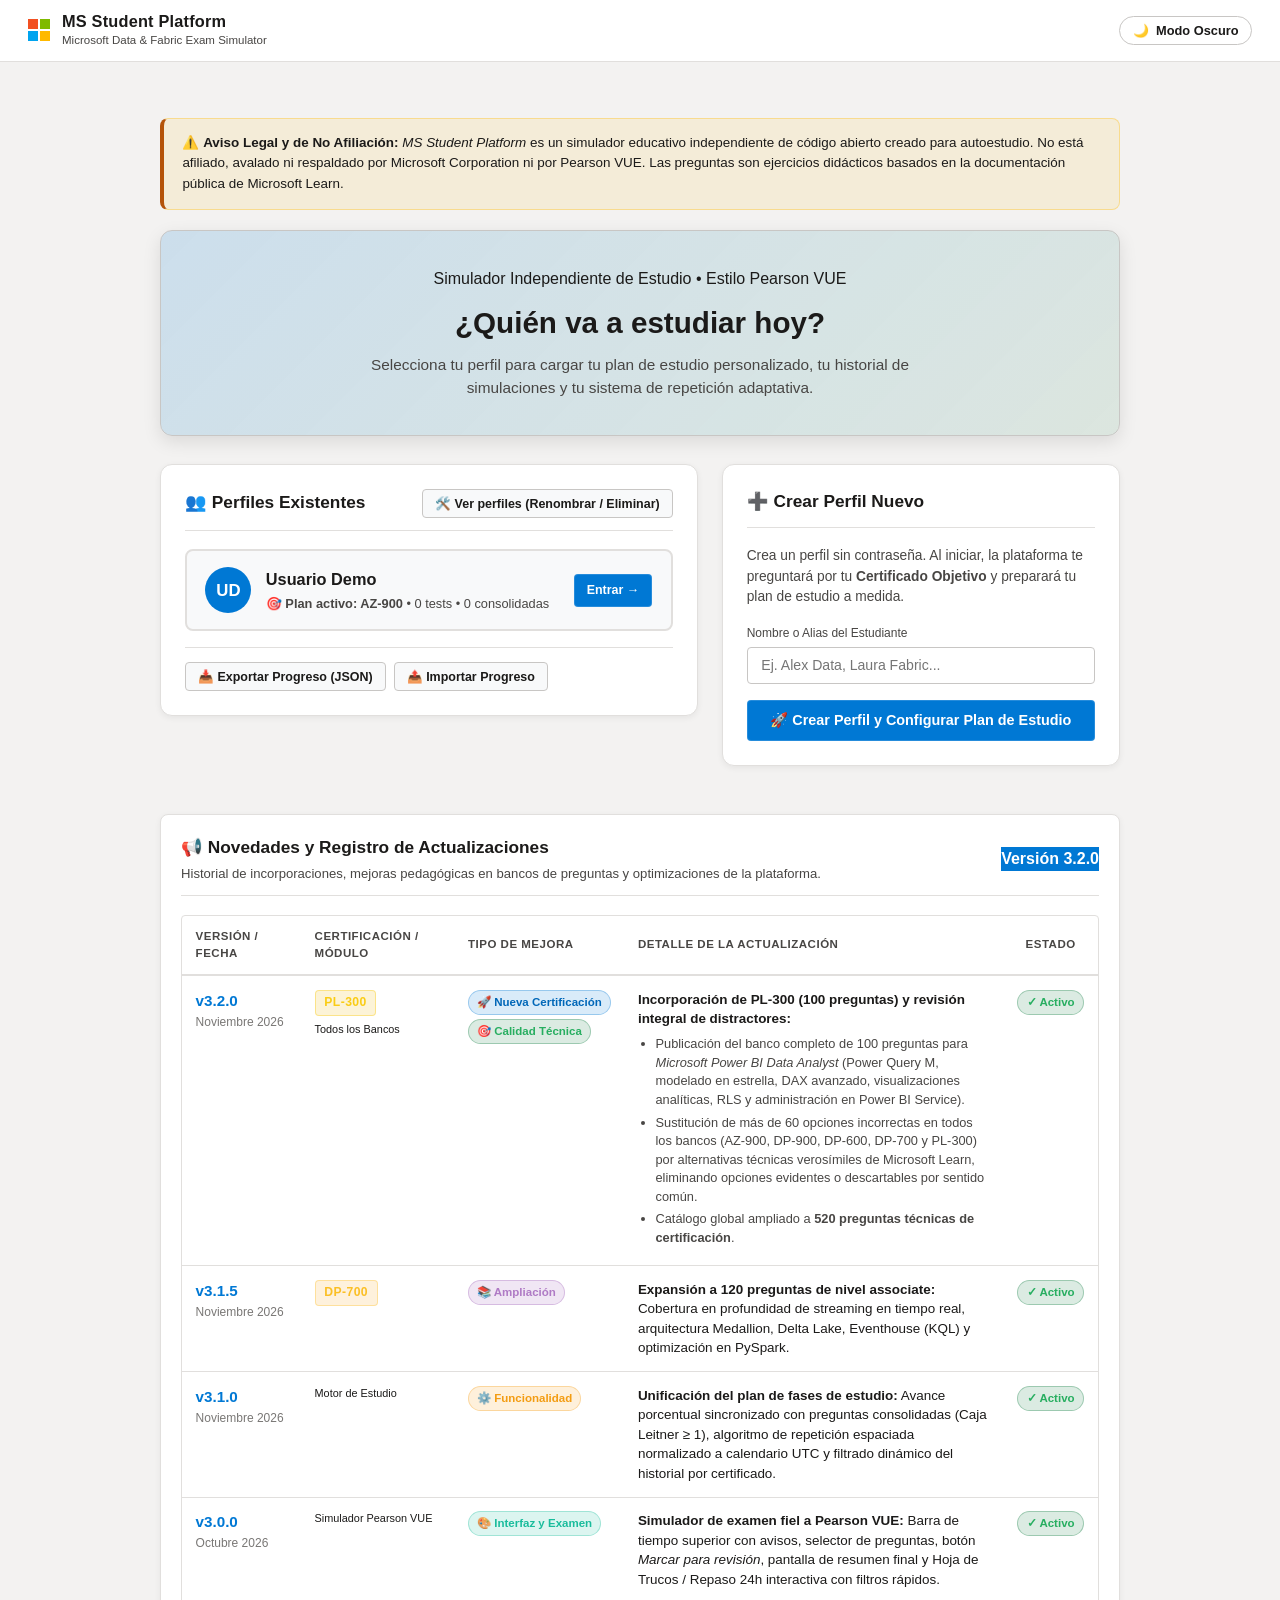
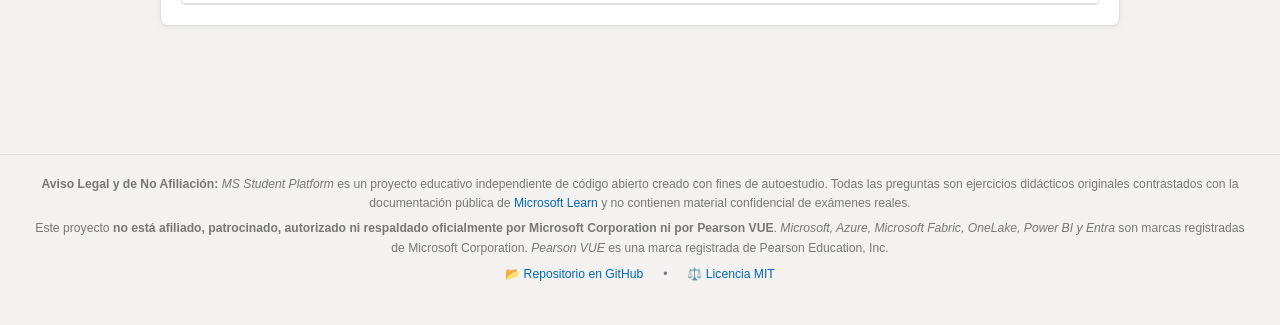
==== commit 4667cbac: "Release v3.2.0: MS Student Platform (520 questions, PL-300 full bank, rigorous distractors & login c" ====
--- a/index.html
+++ b/index.html
@@ -1,23 +1,32 @@
 <!DOCTYPE html>
 <html lang="es" class="light">
 <head>
+  <!-- Google tag (gtag.js) -->
+  <script async src="https://www.googletagmanager.com/gtag/js?id=G-SKPB90WCM3"></script>
+  <script>
+    window.dataLayer = window.dataLayer || [];
+    function gtag(){dataLayer.push(arguments);}
+    gtag('js', new Date());
+
+    gtag('config', 'G-SKPB90WCM3');
+  </script>
   <meta charset="UTF-8" />
   <meta name="viewport" content="width=device-width, initial-scale=1.0, maximum-scale=5.0, viewport-fit=cover" />
-  <title>MS Student Platform — Microsoft Certification Simulator (AZ-900 | DP-900 | DP-600 | DP-700)</title>
+  <title>MS Student Platform — Microsoft Certification Simulator (AZ-900 | DP-900 | DP-600 | DP-700 | PL-300)</title>
   
-  <meta name="description" content="Simulador adaptativo de certificaciones Microsoft Cloud, Data y Fabric (AZ-900, DP-900, DP-600, DP-700) con repetición espaciada, simulacros y hoja de trucos." />
+  <meta name="description" content="Simulador adaptativo de certificaciones Microsoft Cloud, Data y Fabric (AZ-900, DP-900, DP-600, DP-700, PL-300) con repetición espaciada, simulacros y hoja de trucos." />
   
   <!-- Open Graph / Facebook -->
   <meta property="og:type" content="website" />
   <meta property="og:url" content="https://joangranell.github.io/MS-Student-Platform/" />
   <meta property="og:title" content="MS Student Platform — Simulador de Certificaciones Microsoft" />
-  <meta property="og:description" content="Simulador adaptativo con estilo Pearson VUE, repetición espaciada Leitner, hoja de trucos y 300 preguntas de AZ-900, DP-900, DP-600 y DP-700." />
+  <meta property="og:description" content="Simulador adaptativo con estilo Pearson VUE, repetición espaciada Leitner, hoja de trucos y 520 preguntas de AZ-900, DP-900, DP-600, DP-700 y PL-300." />
   <meta property="og:image" content="./icons/icon-512.png" />
 
   <!-- Twitter Card -->
   <meta name="twitter:card" content="summary" />
   <meta name="twitter:title" content="MS Student Platform — Simulador de Certificaciones Microsoft" />
-  <meta name="twitter:description" content="Estudio adaptativo para exámenes Microsoft (AZ-900, DP-900, DP-600, DP-700) con 300 preguntas y hoja de trucos." />
+  <meta name="twitter:description" content="Estudio adaptativo para exámenes Microsoft (AZ-900, DP-900, DP-600, DP-700, PL-300) con 520 preguntas y hoja de trucos." />
   <meta name="twitter:image" content="./icons/icon-512.png" />
   
   <!-- PWA Meta Tags & Icons -->
@@ -160,6 +169,125 @@
             </form>
           </div>
         </div>
+
+        <!-- Novedades y Registro de Actualizaciones (Changelog) -->
+        <div class="panel-card login-changelog-card">
+          <div class="panel-header">
+            <div>
+              <h2 class="panel-title">📢 Novedades y Registro de Actualizaciones</h2>
+              <p class="panel-subtitle" style="font-size:0.82rem; color:var(--text-secondary); margin-top:0.2rem;">
+                Historial de incorporaciones, mejoras pedagógicas en bancos de preguntas y optimizaciones de la plataforma.
+              </p>
+            </div>
+            <span class="badge" style="background:var(--color-primary, #0078d4); color:#ffffff; font-weight:700;">Versión 3.2.0</span>
+          </div>
+
+          <div class="changelog-table-wrapper">
+            <table class="changelog-table">
+              <thead>
+                <tr>
+                  <th style="min-width:115px;">Versión / Fecha</th>
+                  <th style="min-width:145px;">Certificación / Módulo</th>
+                  <th style="min-width:140px;">Tipo de Mejora</th>
+                  <th>Detalle de la Actualización</th>
+                  <th style="min-width:85px; text-align:center;">Estado</th>
+                </tr>
+              </thead>
+              <tbody>
+                <tr>
+                  <td>
+                    <strong class="changelog-version">v3.2.0</strong><br>
+                    <small class="changelog-date">Noviembre 2026</small>
+                  </td>
+                  <td>
+                    <div class="changelog-tags">
+                      <span class="cert-code-badge pl300">PL-300</span>
+                      <span class="badge" style="font-size:0.68rem;">Todos los Bancos</span>
+                    </div>
+                  </td>
+                  <td>
+                    <span class="changelog-type-pill new">🚀 Nueva Certificación</span><br>
+                    <span class="changelog-type-pill quality" style="margin-top:0.25rem;">🎯 Calidad Técnica</span>
+                  </td>
+                  <td class="changelog-desc">
+                    <strong>Incorporación de PL-300 (100 preguntas) y revisión integral de distractores:</strong>
+                    <ul class="changelog-list">
+                      <li>Publicación del banco completo de 100 preguntas para <em>Microsoft Power BI Data Analyst</em> (Power Query M, modelado en estrella, DAX avanzado, visualizaciones analíticas, RLS y administración en Power BI Service).</li>
+                      <li>Sustitución de más de 60 opciones incorrectas en todos los bancos (AZ-900, DP-900, DP-600, DP-700 y PL-300) por alternativas técnicas verosímiles de Microsoft Learn, eliminando opciones evidentes o descartables por sentido común.</li>
+                      <li>Catálogo global ampliado a <strong>520 preguntas técnicas de certificación</strong>.</li>
+                    </ul>
+                  </td>
+                  <td style="text-align:center;">
+                    <span class="status-badge-active">✓ Activo</span>
+                  </td>
+                </tr>
+
+                <tr>
+                  <td>
+                    <strong class="changelog-version">v3.1.5</strong><br>
+                    <small class="changelog-date">Noviembre 2026</small>
+                  </td>
+                  <td>
+                    <div class="changelog-tags">
+                      <span class="cert-code-badge dp700">DP-700</span>
+                    </div>
+                  </td>
+                  <td>
+                    <span class="changelog-type-pill expansion">📚 Ampliación</span>
+                  </td>
+                  <td class="changelog-desc">
+                    <strong>Expansión a 120 preguntas de nivel associate:</strong> Cobertura en profundidad de streaming en tiempo real, arquitectura Medallion, Delta Lake, Eventhouse (KQL) y optimización en PySpark.
+                  </td>
+                  <td style="text-align:center;">
+                    <span class="status-badge-active">✓ Activo</span>
+                  </td>
+                </tr>
+
+                <tr>
+                  <td>
+                    <strong class="changelog-version">v3.1.0</strong><br>
+                    <small class="changelog-date">Noviembre 2026</small>
+                  </td>
+                  <td>
+                    <div class="changelog-tags">
+                      <span class="badge" style="font-size:0.68rem;">Motor de Estudio</span>
+                    </div>
+                  </td>
+                  <td>
+                    <span class="changelog-type-pill feature">⚙️ Funcionalidad</span>
+                  </td>
+                  <td class="changelog-desc">
+                    <strong>Unificación del plan de fases de estudio:</strong> Avance porcentual sincronizado con preguntas consolidadas (Caja Leitner ≥ 1), algoritmo de repetición espaciada normalizado a calendario UTC y filtrado dinámico del historial por certificado.
+                  </td>
+                  <td style="text-align:center;">
+                    <span class="status-badge-active">✓ Activo</span>
+                  </td>
+                </tr>
+
+                <tr>
+                  <td>
+                    <strong class="changelog-version">v3.0.0</strong><br>
+                    <small class="changelog-date">Octubre 2026</small>
+                  </td>
+                  <td>
+                    <div class="changelog-tags">
+                      <span class="badge" style="font-size:0.68rem;">Simulador Pearson VUE</span>
+                    </div>
+                  </td>
+                  <td>
+                    <span class="changelog-type-pill ui">🎨 Interfaz y Examen</span>
+                  </td>
+                  <td class="changelog-desc">
+                    <strong>Simulador de examen fiel a Pearson VUE:</strong> Barra de tiempo superior con avisos, selector de preguntas, botón <em>Marcar para revisión</em>, pantalla de resumen final y Hoja de Trucos / Repaso 24h interactiva con filtros rápidos.
+                  </td>
+                  <td style="text-align:center;">
+                    <span class="status-badge-active">✓ Activo</span>
+                  </td>
+                </tr>
+              </tbody>
+            </table>
+          </div>
+        </div>
       </div>
     </section>
 
@@ -191,11 +319,11 @@
           </div>
           <div class="kpi-box">
             <span class="kpi-value" id="kpi-mastered-bank" style="color: var(--success);">0</span>
-            <span class="kpi-label">Dominadas</span>
+            <span class="kpi-label">Consolidadas</span>
           </div>
           <div class="kpi-box">
             <span class="kpi-value" id="kpi-failed-bank" style="color: var(--danger);">0</span>
-            <span class="kpi-label">Por Consolidar</span>
+            <span class="kpi-label">Falladas</span>
           </div>
         </div>
       </div>
@@ -208,7 +336,7 @@
           <p id="today-review-desc">El algoritmo espaciado de Leitner selecciona preguntas según tu curva de olvido y fallos recientes.</p>
           <div class="today-kpis-row">
             <span class="today-kpi-pill">🔥 Racha de estudio: <strong id="today-streak-days">0 días</strong></span>
-            <span class="today-kpi-pill">🏆 Dominadas esta semana: <strong id="today-mastered-week">0</strong></span>
+            <span class="today-kpi-pill">🏆 Consolidadas esta semana: <strong id="today-mastered-week">0</strong></span>
           </div>
         </div>
         <div class="today-review-actions">
@@ -251,81 +379,14 @@
               <span style="font-size: 0.78rem; color: var(--text-secondary);">Corte de referencia: 700 / 1000 pts (70%)</span>
             </div>
 
-            <!-- Step 1: Certification Filter with Official Shields -->
-            <span class="step-label">1. Selecciona la Certificación de Microsoft</span>
-            <div class="cert-cards-grid">
-              <div class="cert-card selected" data-cert="AZ-900">
-                <div class="cert-card-top">
-                  <span class="cert-code-badge az900">AZ-900 • Fundamentals</span>
-                  <span class="cert-q-count">...</span>
-                </div>
-                <div class="cert-card-header-with-logo">
-                  <div class="cert-shield-wrap"></div>
-                  <div>
-                    <div class="cert-title">Microsoft Azure Fundamentals</div>
-                    <div class="cert-desc">Conceptos Cloud, IaaS/PaaS/SaaS, Compute, Redes, Storage, Entra ID y Gobernanza.</div>
-                    <div class="cert-meta-badges">
-                      <span class="cert-meta-tag">🌐 es</span>
-                      <span class="cert-meta-tag">📅 Guía 2025/2026</span>
-                    </div>
-                  </div>
-                </div>
-              </div>
-
-              <div class="cert-card" data-cert="DP-900">
-                <div class="cert-card-top">
-                  <span class="cert-code-badge dp900">DP-900 • Fundamentals</span>
-                  <span class="cert-q-count">...</span>
-                </div>
-                <div class="cert-card-header-with-logo">
-                  <div class="cert-shield-wrap"></div>
-                  <div>
-                    <div class="cert-title">Azure Data Fundamentals</div>
-                    <div class="cert-desc">Conceptos core, SQL en Azure, Cosmos DB y analítica moderna.</div>
-                    <div class="cert-meta-badges">
-                      <span class="cert-meta-tag">🌐 es</span>
-                      <span class="cert-meta-tag">📅 Guía 2025/2026</span>
-                    </div>
-                  </div>
-                </div>
-              </div>
-
-              <div class="cert-card" data-cert="DP-600">
-                <div class="cert-card-top">
-                  <span class="cert-code-badge dp600">DP-600 • Associate</span>
-                  <span class="cert-q-count">...</span>
-                </div>
-                <div class="cert-card-header-with-logo">
-                  <div class="cert-shield-wrap"></div>
-                  <div>
-                    <div class="cert-title">Fabric Analytics Engineer</div>
-                    <div class="cert-desc">Lakehouses, Warehouses, Direct Lake, DAX, XMLA y gobernanza.</div>
-                    <div class="cert-meta-badges">
-                      <span class="cert-meta-tag">🌐 es</span>
-                      <span class="cert-meta-tag">📅 Guía 2025/2026</span>
-                    </div>
-                  </div>
-                </div>
-              </div>
-
-              <div class="cert-card" data-cert="DP-700">
-                <div class="cert-card-top">
-                  <span class="cert-code-badge dp700">DP-700 • Associate</span>
-                  <span class="cert-q-count">...</span>
-                </div>
-                <div class="cert-card-header-with-logo">
-                  <div class="cert-shield-wrap"></div>
-                  <div>
-                    <div class="cert-title">Fabric Data Engineer</div>
-                    <div class="cert-desc">Eventstreams, KQL/Eventhouse, PySpark, Delta Lake y optimización.</div>
-                    <div class="cert-meta-badges">
-                      <span class="cert-meta-tag">🌐 es</span>
-                      <span class="cert-meta-tag">📅 Guía 2025/2026</span>
-                    </div>
-                  </div>
-                </div>
-              </div>
-            </div>
+            <!-- Step 1: Active Target Certification -->
+            <div class="step-label" style="display:flex; justify-content:space-between; align-items:center;">
+              <span>1. Certificación Objetivo de la Sesión</span>
+              <button type="button" class="btn btn-secondary btn-sm" id="btn-configurator-change-cert" style="font-size:0.75rem; padding:0.25rem 0.65rem;">
+                🎯 Cambiar Objetivo
+              </button>
+            </div>
+            <div id="configurator-target-cert-container" class="cert-cards-grid" style="grid-template-columns:1fr; margin-bottom:1.25rem;"></div>
 
             <!-- Step 2: Primary Study & Exam Pathways (Simplified 3 options + collapsible) -->
             <span class="step-label">2. Elige tu Enfoque de Sesión</span>
@@ -441,12 +502,16 @@
 
           <!-- Recent History -->
           <div class="panel-card">
-            <div class="panel-header">
-              <h3 class="panel-title">🕒 Historial del Perfil</h3>
+            <div class="panel-header" style="flex-wrap:wrap; gap:0.5rem;">
+              <div>
+                <h3 class="panel-title">🕒 Historial de Tests por Certificado</h3>
+                <span id="history-header-subtitle" style="font-size:0.75rem; color:var(--text-secondary); display:block; margin-top:0.15rem;"></span>
+              </div>
               <button type="button" class="btn btn-secondary btn-sm" id="btn-clear-history">
                 Reiniciar progreso
               </button>
             </div>
+            <div id="history-cert-filters" style="display:flex; gap:0.4rem; margin-bottom:0.85rem; flex-wrap:wrap;"></div>
             <div class="history-list" id="history-list-container"></div>
           </div>
         </div>
--- a/css/main.css
+++ b/css/main.css
@@ -372,6 +372,12 @@
   border: 1px solid rgba(251, 191, 36, 0.35);
 }
 
+.cert-code-badge.pl300 {
+  background: rgba(234, 179, 8, 0.16);
+  color: #facc15;
+  border: 1px solid rgba(250, 204, 21, 0.4);
+}
+
 .cert-code-badge.all {
   background: rgba(139, 92, 246, 0.16);
   color: #c4b5fd;
@@ -687,6 +693,30 @@
   gap: 0.65rem;
   max-height: 360px;
   overflow-y: auto;
+}
+
+.history-filter-pill {
+  padding: 0.28rem 0.65rem;
+  border-radius: 999px;
+  font-size: 0.74rem;
+  font-weight: 600;
+  cursor: pointer;
+  border: 1px solid var(--border-subtle);
+  background-color: var(--bg-secondary);
+  color: var(--text-secondary);
+  transition: all var(--transition-fast);
+}
+
+.history-filter-pill:hover {
+  background-color: var(--bg-card-hover);
+  color: var(--text-primary);
+  border-color: var(--border-default);
+}
+
+.history-filter-pill.active {
+  background-color: var(--ms-blue);
+  color: #ffffff;
+  border-color: var(--ms-blue);
 }
 
 .history-item {
@@ -1314,6 +1344,14 @@
   .modal-window {
     padding: 1.15rem 1rem;
     max-height: 94vh;
+    display: flex;
+    flex-direction: column;
+  }
+
+  .modal-window .review-grid-cells {
+    max-height: 52vh;
+    overflow-y: auto;
+    margin-bottom: 0.5rem;
   }
 
   /* Cheatsheet responsive */
@@ -2091,3 +2129,137 @@
 
 
 
+
+
+/* ==========================================================================
+   Login Changelog & Updates Table Styles
+   ========================================================================== */
+.login-changelog-card {
+  margin-top: 1.5rem;
+  background-color: var(--bg-card);
+  border: 1px solid var(--border-subtle);
+  border-radius: var(--radius-md);
+  padding: 1.25rem;
+}
+
+.changelog-table-wrapper {
+  overflow-x: auto;
+  margin-top: 1rem;
+  border: 1px solid var(--border-subtle);
+  border-radius: var(--radius-sm);
+}
+
+.changelog-table {
+  width: 100%;
+  border-collapse: collapse;
+  font-size: 0.84rem;
+  text-align: left;
+}
+
+.changelog-table thead {
+  background-color: var(--bg-surface);
+  border-bottom: 2px solid var(--border-subtle);
+}
+
+.changelog-table th {
+  padding: 0.75rem 0.85rem;
+  color: var(--text-secondary);
+  font-weight: 600;
+  text-transform: uppercase;
+  font-size: 0.72rem;
+  letter-spacing: 0.5px;
+}
+
+.changelog-table td {
+  padding: 0.85rem;
+  border-bottom: 1px solid var(--border-subtle);
+  vertical-align: top;
+  line-height: 1.45;
+}
+
+.changelog-table tbody tr:hover {
+  background-color: rgba(255, 255, 255, 0.02);
+}
+
+.changelog-version {
+  color: var(--color-primary, #0078d4);
+  font-size: 0.95rem;
+}
+
+.changelog-date {
+  color: var(--text-muted);
+  font-size: 0.75rem;
+}
+
+.changelog-tags {
+  display: flex;
+  flex-direction: column;
+  gap: 0.35rem;
+  align-items: flex-start;
+}
+
+.changelog-type-pill {
+  display: inline-block;
+  padding: 0.2rem 0.5rem;
+  border-radius: 999px;
+  font-size: 0.72rem;
+  font-weight: 600;
+  white-space: nowrap;
+}
+
+.changelog-type-pill.new {
+  background-color: rgba(0, 120, 212, 0.15);
+  color: var(--ms-blue-light, #2b88d8);
+  border: 1px solid rgba(0, 120, 212, 0.3);
+}
+
+.changelog-type-pill.quality {
+  background-color: rgba(16, 124, 65, 0.15);
+  color: #27ae60;
+  border: 1px solid rgba(16, 124, 65, 0.3);
+}
+
+.changelog-type-pill.expansion {
+  background-color: rgba(155, 89, 182, 0.15);
+  color: #af7ac5;
+  border: 1px solid rgba(155, 89, 182, 0.3);
+}
+
+.changelog-type-pill.feature {
+  background-color: rgba(243, 156, 18, 0.15);
+  color: #f39c12;
+  border: 1px solid rgba(243, 156, 18, 0.3);
+}
+
+.changelog-type-pill.ui {
+  background-color: rgba(26, 188, 156, 0.15);
+  color: #1abc9c;
+  border: 1px solid rgba(26, 188, 156, 0.3);
+}
+
+.changelog-desc {
+  color: var(--text-primary);
+}
+
+.changelog-list {
+  margin: 0.4rem 0 0 1.1rem;
+  padding: 0;
+  color: var(--text-secondary);
+  font-size: 0.8rem;
+}
+
+.changelog-list li {
+  margin-bottom: 0.25rem;
+}
+
+.status-badge-active {
+  display: inline-block;
+  padding: 0.2rem 0.55rem;
+  border-radius: 999px;
+  background-color: rgba(16, 124, 65, 0.15);
+  color: #27ae60;
+  border: 1px solid rgba(16, 124, 65, 0.3);
+  font-size: 0.72rem;
+  font-weight: 700;
+  white-space: nowrap;
+}
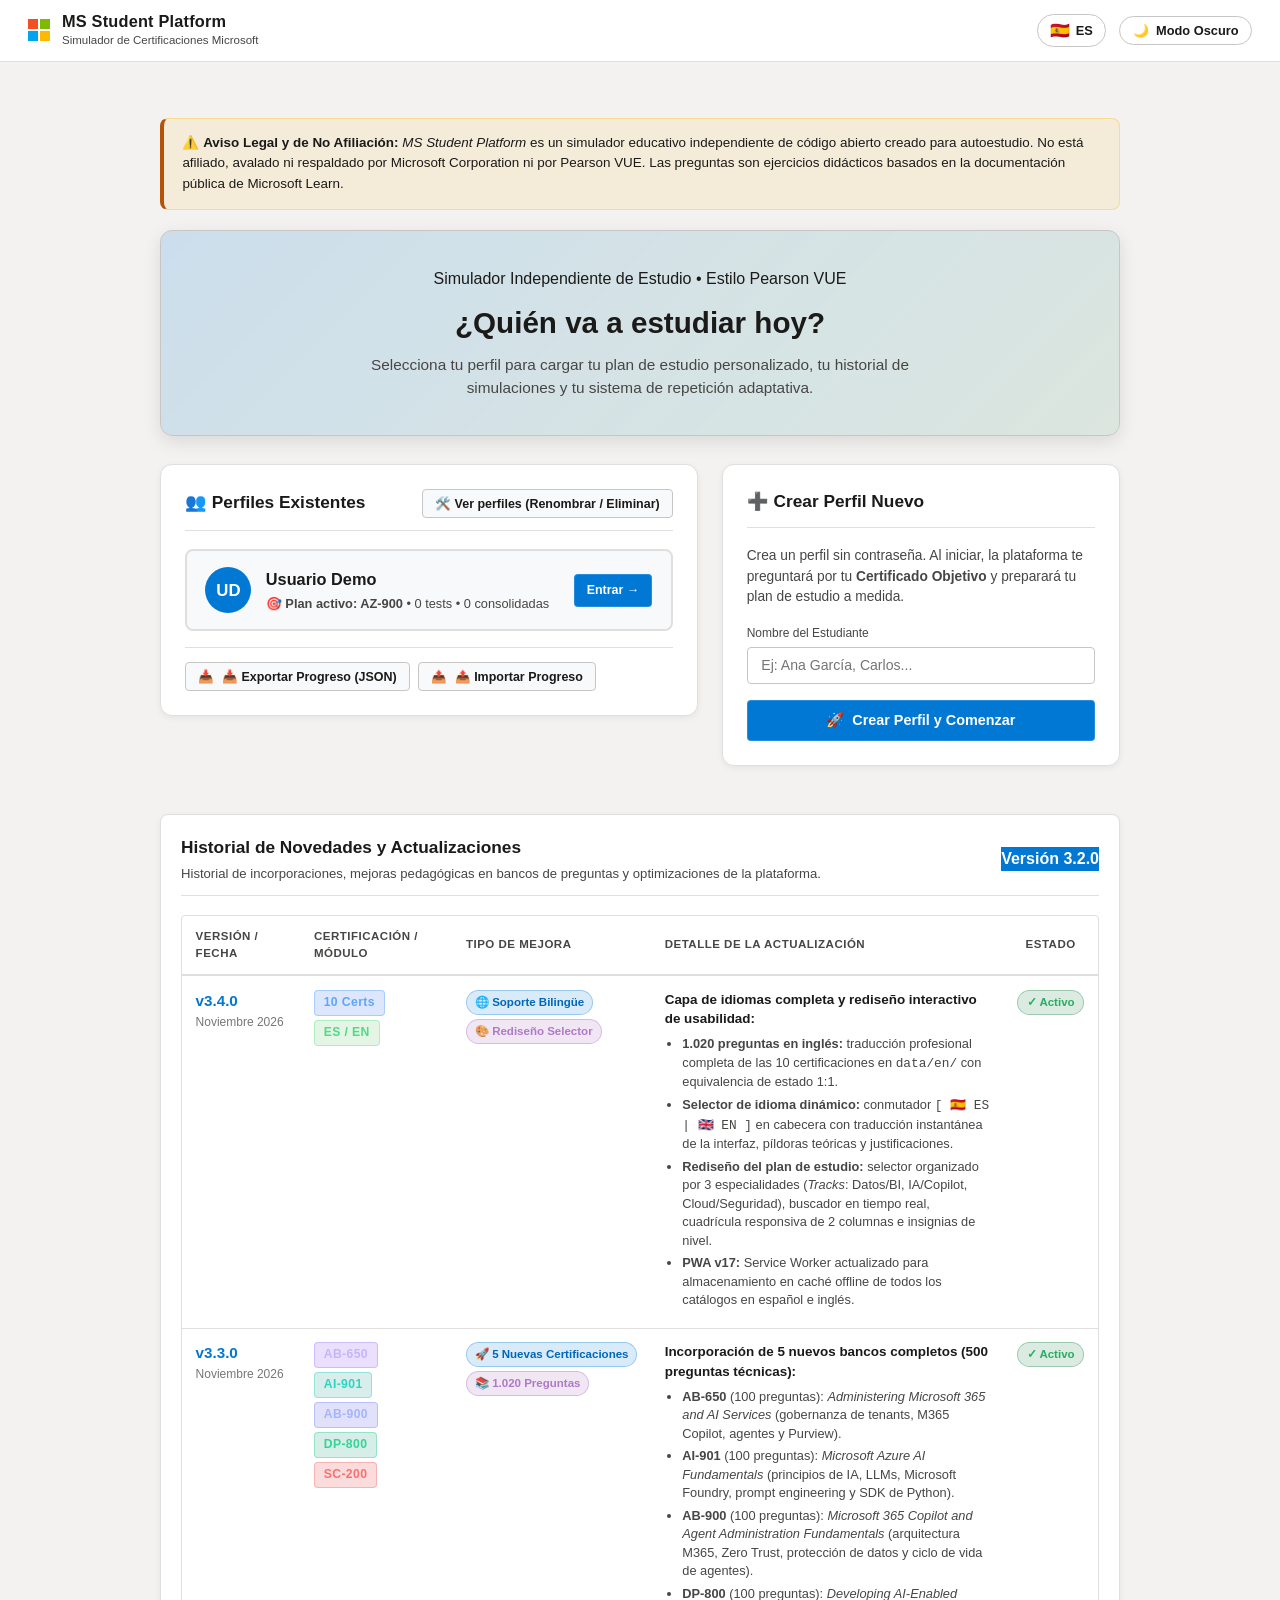
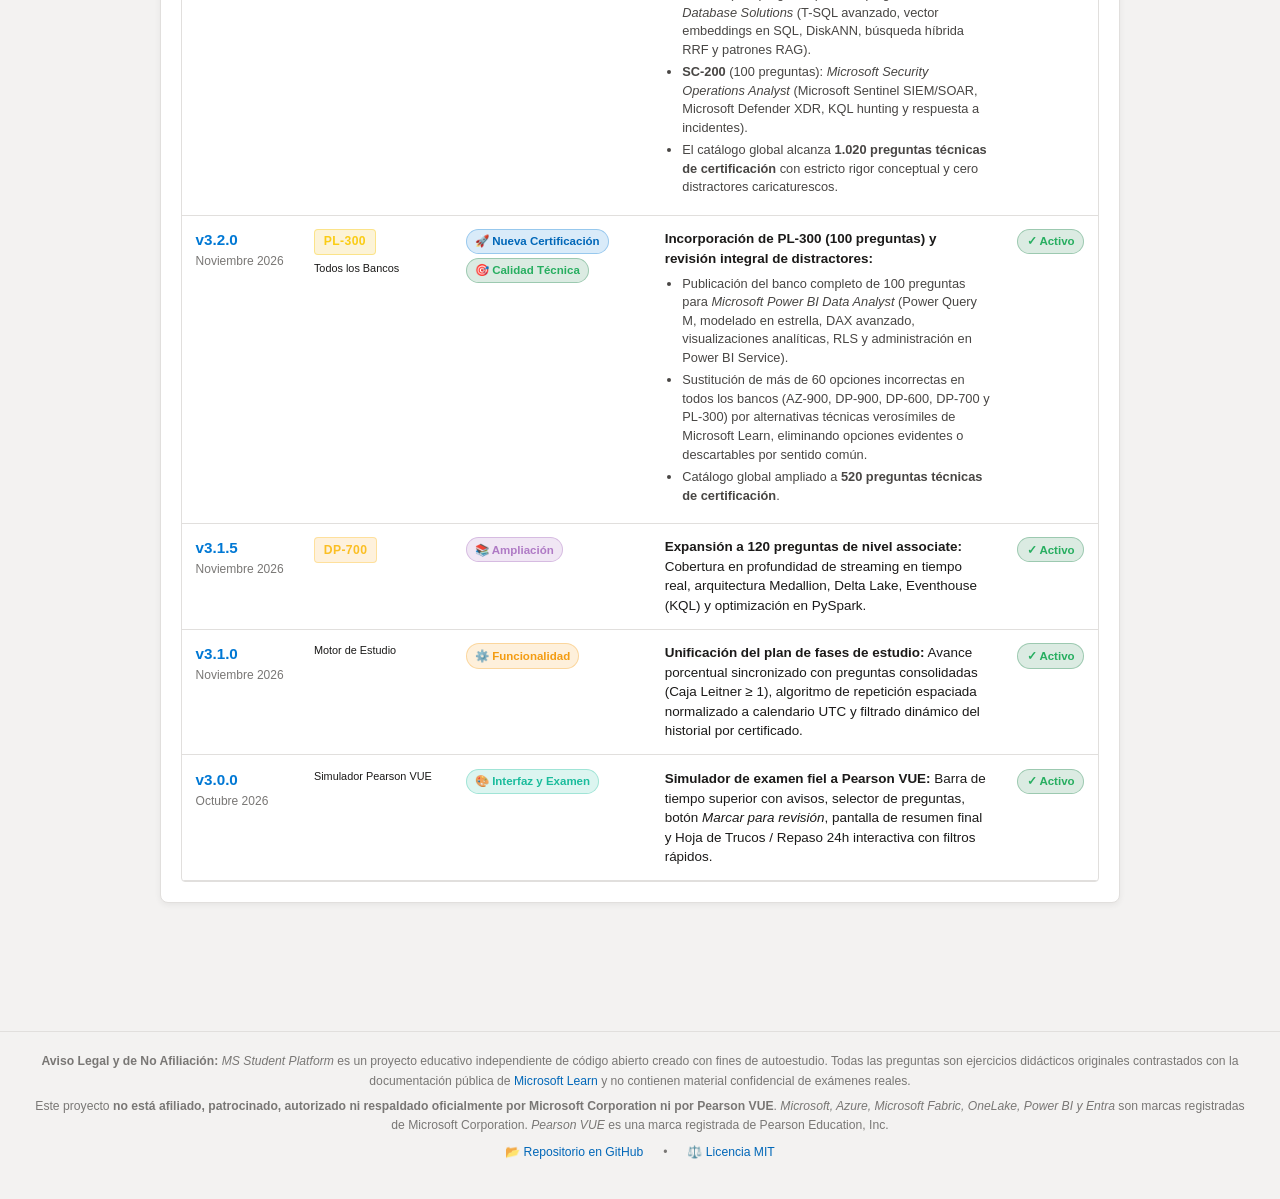
==== commit e1cc6cf4: "Release v3.4.0: MS Student Platform (Full Bilingual ES/EN, 1,020 English Questions, UX Study Plan Re" ====
--- a/index.html
+++ b/index.html
@@ -12,21 +12,21 @@
   </script>
   <meta charset="UTF-8" />
   <meta name="viewport" content="width=device-width, initial-scale=1.0, maximum-scale=5.0, viewport-fit=cover" />
-  <title>MS Student Platform — Microsoft Certification Simulator (AZ-900 | DP-900 | DP-600 | DP-700 | PL-300)</title>
+  <title>MS Student Platform — Microsoft Certification Simulator (1.020 Preguntas • 10 Certificaciones)</title>
   
-  <meta name="description" content="Simulador adaptativo de certificaciones Microsoft Cloud, Data y Fabric (AZ-900, DP-900, DP-600, DP-700, PL-300) con repetición espaciada, simulacros y hoja de trucos." />
+  <meta name="description" content="Simulador adaptativo de certificaciones Microsoft Cloud, Data, AI y Security (AZ-900, DP-900, DP-600, DP-700, PL-300, AB-650, AI-901, AB-900, DP-800, SC-200) con 1.020 preguntas, repetición espaciada y modo examen." />
   
   <!-- Open Graph / Facebook -->
   <meta property="og:type" content="website" />
   <meta property="og:url" content="https://joangranell.github.io/MS-Student-Platform/" />
   <meta property="og:title" content="MS Student Platform — Simulador de Certificaciones Microsoft" />
-  <meta property="og:description" content="Simulador adaptativo con estilo Pearson VUE, repetición espaciada Leitner, hoja de trucos y 520 preguntas de AZ-900, DP-900, DP-600, DP-700 y PL-300." />
+  <meta property="og:description" content="Simulador adaptativo con estilo Pearson VUE, repetición espaciada Leitner, hoja de trucos y 1.020 preguntas técnicas para 10 certificaciones Microsoft." />
   <meta property="og:image" content="./icons/icon-512.png" />
 
   <!-- Twitter Card -->
   <meta name="twitter:card" content="summary" />
   <meta name="twitter:title" content="MS Student Platform — Simulador de Certificaciones Microsoft" />
-  <meta name="twitter:description" content="Estudio adaptativo para exámenes Microsoft (AZ-900, DP-900, DP-600, DP-700, PL-300) con 520 preguntas y hoja de trucos." />
+  <meta name="twitter:description" content="Estudio adaptativo para 10 exámenes Microsoft (AZ, DP, PL, AB, AI, SC) con 1.020 preguntas y hoja de trucos." />
   <meta name="twitter:image" content="./icons/icon-512.png" />
   
   <!-- PWA Meta Tags & Icons -->
@@ -55,7 +55,7 @@
         </div>
         <div class="brand-text-wrap">
           <span class="brand-name">MS Student Platform</span>
-          <span class="brand-subtitle">Microsoft Data &amp; Fabric Exam Simulator</span>
+          <span class="brand-subtitle" data-i18n="brandSubtitle">Microsoft Certification Simulator</span>
         </div>
       </div>
     </div>
@@ -66,6 +66,11 @@
         📲 <span>Instalar App</span>
       </button>
 
+      <!-- Language Switcher (ES / EN) -->
+      <button type="button" class="lang-toggle-btn" id="btn-lang-toggle" title="Cambiar idioma a Inglés (English)">
+        <span style="font-size:1rem;">🇪🇸</span> <span>ES</span>
+      </button>
+
       <!-- Dark / Light Mode Toggle -->
       <button type="button" class="theme-toggle-btn" id="btn-theme-toggle" title="Alternar entre Modo Oscuro y Modo Claro">
         ☀️ <span>Modo Claro</span>
@@ -73,7 +78,7 @@
 
       <!-- Cheat Sheet / 24h Review Quick Button -->
       <button type="button" class="header-cheat-btn hidden" id="btn-header-cheatsheet" title="Hoja de Trucos & Repaso Rápido 24h">
-        ⚡ <span>Hoja de Trucos</span>
+        ⚡ <span data-i18n="cheatSheet">Hoja de Trucos</span>
       </button>
 
       <!-- Active Profile Pill (Hidden on Login screen, switches back to Login/Profile Picker) -->
@@ -112,9 +117,9 @@
 
         <div class="login-hero-box">
           <div style="display:inline-flex; align-items:center; gap:0.5rem; margin-bottom:0.65rem;">
-            <span class="badge">Simulador Independiente de Estudio • Estilo Pearson VUE</span>
-          </div>
-          <h1>¿Quién va a estudiar hoy?</h1>
+            <span class="badge" data-i18n="heroBadge">Simulador Independiente de Estudio • Estilo Pearson VUE</span>
+          </div>
+          <h1 data-i18n="heroTitle">¿Quién va a estudiar hoy?</h1>
           <p>
             Selecciona tu perfil para cargar tu plan de estudio personalizado, tu historial de simulaciones y tu sistema de repetición adaptativa.
           </p>
@@ -124,7 +129,7 @@
           <!-- Left: Existing Profiles Selector + "Ver perfiles" Manager -->
           <div class="panel-card">
             <div class="panel-header">
-              <h2 class="panel-title">👥 Perfiles Existentes</h2>
+              <h2 class="panel-title" data-i18n="existingProfiles">👥 Perfiles Existentes</h2>
               <button type="button" class="btn btn-secondary btn-sm" id="btn-toggle-manage-profiles">
                 🛠️ Ver perfiles (Renombrar / Eliminar)
               </button>
@@ -134,10 +139,10 @@
 
             <div style="display:flex; gap:0.5rem; margin-top:1rem; flex-wrap:wrap; border-top:1px solid var(--border-subtle); padding-top:0.85rem;">
               <button type="button" class="btn btn-secondary btn-sm" id="btn-export-progress" title="Exportar una copia de seguridad en JSON de tus perfiles y progreso">
-                📥 Exportar Progreso (JSON)
+                📥 <span data-i18n="exportProgress">Exportar Progreso (JSON)</span>
               </button>
               <button type="button" class="btn btn-secondary btn-sm" id="btn-import-progress-trigger" title="Restaurar o importar progreso desde un archivo JSON">
-                📤 Importar Progreso
+                📤 <span data-i18n="importProgress">Importar Progreso</span>
               </button>
               <input type="file" id="input-import-progress" accept=".json,application/json" class="hidden" />
             </div>
@@ -146,25 +151,25 @@
           <!-- Right: Create New Profile -->
           <div class="panel-card">
             <div class="panel-header">
-              <h2 class="panel-title">➕ Crear Perfil Nuevo</h2>
+              <h2 class="panel-title" data-i18n="createNewProfile">➕ Crear Perfil Nuevo</h2>
             </div>
             <p style="font-size:0.86rem; color:var(--text-secondary); margin-bottom:1rem;">
               Crea un perfil sin contraseña. Al iniciar, la plataforma te preguntará por tu <strong>Certificado Objetivo</strong> y preparará tu plan de estudio a medida.
             </p>
             <form id="form-login-create-profile">
               <div style="margin-bottom:1rem;">
-                <label class="form-label" for="input-login-new-name">Nombre o Alias del Estudiante</label>
+                <label class="form-label" for="input-login-new-name" data-i18n="studentName">Nombre o Alias del Estudiante</label>
                 <input
                   type="text"
                   id="input-login-new-name"
                   class="form-input"
-                  placeholder="Ej. Alex Data, Laura Fabric..."
+                  placeholder="Ej. Alex Data, Laura Fabric..." data-i18n-placeholder="studentNamePlaceholder"
                   required
                   maxlength="32"
                 />
               </div>
               <button type="submit" class="btn btn-primary" style="width:100%;">
-                🚀 Crear Perfil y Configurar Plan de Estudio
+                🚀 <span data-i18n="createAndStart">Crear Perfil y Configurar Plan de Estudio</span>
               </button>
             </form>
           </div>
@@ -174,7 +179,7 @@
         <div class="panel-card login-changelog-card">
           <div class="panel-header">
             <div>
-              <h2 class="panel-title">📢 Novedades y Registro de Actualizaciones</h2>
+              <h2 class="panel-title" data-i18n="versionHistoryTitle">📢 Novedades y Registro de Actualizaciones</h2>
               <p class="panel-subtitle" style="font-size:0.82rem; color:var(--text-secondary); margin-top:0.2rem;">
                 Historial de incorporaciones, mejoras pedagógicas en bancos de preguntas y optimizaciones de la plataforma.
               </p>
@@ -194,6 +199,68 @@
                 </tr>
               </thead>
               <tbody>
+                <tr>
+                  <td>
+                    <strong class="changelog-version">v3.4.0</strong><br>
+                    <small class="changelog-date">Noviembre 2026</small>
+                  </td>
+                  <td>
+                    <div class="changelog-tags" style="display:flex; flex-wrap:wrap; gap:0.25rem;">
+                      <span class="cert-code-badge az900">10 Certs</span>
+                      <span class="cert-code-badge dp600">ES / EN</span>
+                    </div>
+                  </td>
+                  <td>
+                    <span class="changelog-type-pill new">🌐 Soporte Bilingüe</span><br>
+                    <span class="changelog-type-pill expansion" style="margin-top:0.25rem;">🎨 Rediseño Selector</span>
+                  </td>
+                  <td class="changelog-desc">
+                    <strong>Capa de idiomas completa y rediseño interactivo de usabilidad:</strong>
+                    <ul class="changelog-list">
+                      <li><strong>1.020 preguntas en inglés:</strong> traducción profesional completa de las 10 certificaciones en <code>data/en/</code> con equivalencia de estado 1:1.</li>
+                      <li><strong>Selector de idioma dinámico:</strong> conmutador <code>[ 🇪🇸 ES | 🇬🇧 EN ]</code> en cabecera con traducción instantánea de la interfaz, píldoras teóricas y justificaciones.</li>
+                      <li><strong>Rediseño del plan de estudio:</strong> selector organizado por 3 especialidades (<em>Tracks</em>: Datos/BI, IA/Copilot, Cloud/Seguridad), buscador en tiempo real, cuadrícula responsiva de 2 columnas e insignias de nivel.</li>
+                      <li><strong>PWA v17:</strong> Service Worker actualizado para almacenamiento en caché offline de todos los catálogos en español e inglés.</li>
+                    </ul>
+                  </td>
+                  <td style="text-align:center;">
+                    <span class="status-badge-active">✓ Activo</span>
+                  </td>
+                </tr>
+                <tr>
+                  <td>
+                    <strong class="changelog-version">v3.3.0</strong><br>
+                    <small class="changelog-date">Noviembre 2026</small>
+                  </td>
+                  <td>
+                    <div class="changelog-tags" style="display:flex; flex-wrap:wrap; gap:0.25rem;">
+                      <span class="cert-code-badge ab650">AB-650</span>
+                      <span class="cert-code-badge ai901">AI-901</span>
+                      <span class="cert-code-badge ab900">AB-900</span>
+                      <span class="cert-code-badge dp800">DP-800</span>
+                      <span class="cert-code-badge sc200">SC-200</span>
+                    </div>
+                  </td>
+                  <td>
+                    <span class="changelog-type-pill new">🚀 5 Nuevas Certificaciones</span><br>
+                    <span class="changelog-type-pill expansion" style="margin-top:0.25rem;">📚 1.020 Preguntas</span>
+                  </td>
+                  <td class="changelog-desc">
+                    <strong>Incorporación de 5 nuevos bancos completos (500 preguntas técnicas):</strong>
+                    <ul class="changelog-list">
+                      <li><strong>AB-650</strong> (100 preguntas): <em>Administering Microsoft 365 and AI Services</em> (gobernanza de tenants, M365 Copilot, agentes y Purview).</li>
+                      <li><strong>AI-901</strong> (100 preguntas): <em>Microsoft Azure AI Fundamentals</em> (principios de IA, LLMs, Microsoft Foundry, prompt engineering y SDK de Python).</li>
+                      <li><strong>AB-900</strong> (100 preguntas): <em>Microsoft 365 Copilot and Agent Administration Fundamentals</em> (arquitectura M365, Zero Trust, protección de datos y ciclo de vida de agentes).</li>
+                      <li><strong>DP-800</strong> (100 preguntas): <em>Developing AI-Enabled Database Solutions</em> (T-SQL avanzado, vector embeddings en SQL, DiskANN, búsqueda híbrida RRF y patrones RAG).</li>
+                      <li><strong>SC-200</strong> (100 preguntas): <em>Microsoft Security Operations Analyst</em> (Microsoft Sentinel SIEM/SOAR, Microsoft Defender XDR, KQL hunting y respuesta a incidentes).</li>
+                      <li>El catálogo global alcanza <strong>1.020 preguntas técnicas de certificación</strong> con estricto rigor conceptual y cero distractores caricaturescos.</li>
+                    </ul>
+                  </td>
+                  <td style="text-align:center;">
+                    <span class="status-badge-active">✓ Activo</span>
+                  </td>
+                </tr>
+
                 <tr>
                   <td>
                     <strong class="changelog-version">v3.2.0</strong><br>
@@ -590,25 +657,25 @@
         <div class="vue-footer">
           <div class="vue-nav-group">
             <button type="button" class="vue-btn" id="vue-btn-abort" style="background:#374151; border-color:#6b7280;">
-              ✕ Salir al Dashboard
+              <span data-i18n="backToDashboardBtn">✕ Salir al Dashboard</span>
             </button>
             <button type="button" class="vue-btn" id="vue-btn-prev">
-              ← Anterior
+              <span data-i18n="previousBtn">← Anterior</span>
             </button>
             <button type="button" class="vue-btn vue-btn-check hidden" id="vue-btn-check-study">
-              💡 Comprobar Respuesta
+              <span data-i18n="checkAnswerBtn">💡 Comprobar Respuesta</span>
             </button>
             <button type="button" class="vue-btn" id="vue-btn-next">
-              Siguiente →
+              <span data-i18n="nextBtn">Siguiente →</span>
             </button>
           </div>
 
           <div class="vue-nav-group">
             <button type="button" class="vue-btn" id="vue-btn-review-grid">
-              ▦ Pantalla de Revisión
+              <span data-i18n="reviewQuestionsModal">▦ Pantalla de Revisión</span>
             </button>
             <button type="button" class="vue-btn vue-btn-finish" id="vue-btn-finish-now">
-              ✓ Finalizar y Calificar
+              <span data-i18n="finishAndGrade">✓ Finalizar y Calificar</span>
             </button>
           </div>
         </div>
@@ -641,7 +708,7 @@
               <div id="results-cert-meta" class="cert-meta-badges" style="margin-bottom: 0.9rem;"></div>
               <div style="display:flex; gap:0.65rem; flex-wrap:wrap;">
                 <button type="button" class="btn btn-primary btn-sm" id="btn-back-dashboard">
-                  ← Volver al Dashboard
+                  <span data-i18n="backToPanelBtn">← Volver al Dashboard</span>
                 </button>
                 <button type="button" class="btn btn-secondary btn-sm" id="btn-results-open-cheatsheet">
                   ⚡ Repasar Conceptos en Hoja de Trucos
@@ -696,15 +763,15 @@
             ← Volver al Dashboard
           </button>
           <div class="cheatsheet-title-wrap">
-            <h1>⚡ Hoja de Trucos &amp; Repaso Rápido 24h</h1>
+            <h1 data-i18n="cheatSheetTitle">⚡ Hoja de Trucos &amp; Repaso Rápido 24h</h1>
             <p>
-              Píldoras teóricas condensadas, trampas de examen y enlaces de referencia a Microsoft Learn ordenados para repaso intensivo previo a la certificación.
+              <span data-i18n="cheatSheetSubtitle">Píldoras teóricas condensadas, trampas de examen y enlaces de referencia a Microsoft Learn ordenados para repaso intensivo previo a la certificación.</span>
             </p>
           </div>
         </div>
         <div class="cheatsheet-header-right">
           <button type="button" class="btn btn-secondary btn-sm" id="btn-cheatsheet-toggle-all">
-            ↕️ Colapsar / Expandir Todo
+            <span data-i18n="expandAll">↕️ Colapsar / Expandir Todo</span>
           </button>
         </div>
       </div>
@@ -731,7 +798,7 @@
               type="text"
               id="input-cheatsheet-search"
               class="form-input"
-              placeholder="Buscar concepto, servicio, código o trampa (ej. SLA, Direct Lake, Entra ID, Cosmos DB...)"
+              placeholder="Buscar concepto, servicio, código o trampa (ej. SLA, Direct Lake, Entra ID, Cosmos DB...)" data-i18n-placeholder="searchPlaceholder"
             />
             <button type="button" class="search-clear-btn hidden" id="btn-cheatsheet-clear-search" title="Limpiar búsqueda">✕</button>
           </div>
@@ -794,22 +861,58 @@
        MODAL 1: ONBOARDING DE CERTIFICADO OBJETIVO Y PLAN DE ESTUDIO
        ======================================================================== -->
   <div id="modal-target-cert" class="modal-backdrop hidden" data-selected-cert="DP-600">
-    <div class="modal-window" style="max-width:720px;">
+    <div class="modal-window modal-target-cert-window">
       <div class="modal-header">
         <h3 style="font-size:1.15rem; font-weight:700;">
-          🎯 Configura el Plan de Estudio para <span id="onboarding-profile-name">Estudiante</span>
+          <span id="target-cert-modal-title-text" data-i18n="targetCertModalTitle">🎯 Configura el Plan de Estudio para {name}</span>
         </h3>
         <button type="button" class="modal-close" id="btn-close-target-cert-modal" aria-label="Cerrar modal de objetivo de certificación">✕</button>
       </div>
 
-      <p style="font-size:0.88rem; color:var(--text-secondary); margin-bottom:1rem;">
+      <p class="target-cert-intro" data-i18n="targetCertModalSubtitle">
         ¿Qué certificación de Microsoft quieres preparar como objetivo principal? Prepararemos tu ruta de estudio en <strong>4 Fases Progresivas</strong> (Cimientos, Dominios Adaptativos, Casos/Código y Simulacro Modo Examen):
       </p>
 
-      <div style="display:flex; flex-direction:column; gap:0.85rem; margin-bottom:1.35rem;" id="onboarding-cert-cards"></div>
-
-      <div style="display:flex; justify-content:flex-end; gap:0.75rem;">
-        <button type="button" class="btn btn-primary" id="btn-confirm-target-cert">
+      <!-- Track Navigation Tabs -->
+      <div class="track-filter-tabs" id="target-cert-track-tabs">
+        <button type="button" class="track-tab active" data-track="ALL">
+          <span class="track-tab-icon">🌐</span> <span data-i18n="trackAll">Todas</span> <span class="track-tab-count">(10)</span>
+        </button>
+        <button type="button" class="track-tab" data-track="data">
+          <span class="track-tab-icon">📊</span> <span data-i18n="trackData">Datos y BI</span> <span class="track-tab-count">(4)</span>
+        </button>
+        <button type="button" class="track-tab" data-track="ai">
+          <span class="track-tab-icon">🤖</span> <span data-i18n="trackAi">IA y Copilot</span> <span class="track-tab-count">(4)</span>
+        </button>
+        <button type="button" class="track-tab" data-track="cloud">
+          <span class="track-tab-icon">☁️</span> <span data-i18n="trackCloud">Cloud y Seguridad</span> <span class="track-tab-count">(2)</span>
+        </button>
+      </div>
+
+      <!-- Real-time Search Input -->
+      <div class="target-cert-search-wrap">
+        <span class="target-cert-search-icon">🔍</span>
+        <input
+          type="text"
+          id="target-cert-search-input"
+          class="form-input target-cert-search-input"
+          placeholder="Buscar por código, tecnología o rol (ej: Fabric, Copilot, SQL, Sentinel)..."
+          data-i18n-placeholder="searchCertPlaceholder"
+        />
+        <button type="button" id="target-cert-search-clear" class="target-cert-search-clear hidden" title="Limpiar búsqueda">✕</button>
+      </div>
+
+      <!-- 2-Column Responsive Cert Cards Grid -->
+      <div id="onboarding-cert-cards" class="cert-cards-modal-grid"></div>
+
+      <!-- Modal Footer with Selected Summary & Action Button -->
+      <div class="target-cert-modal-footer">
+        <div class="target-cert-selection-summary">
+          <span class="summary-label" data-i18n="selectedLabel">Seleccionado:</span>
+          <span class="summary-code-badge" id="target-cert-summary-code">DP-600</span>
+          <span class="summary-title" id="target-cert-summary-title">Implementing Analytics Solutions Using Microsoft Fabric</span>
+        </div>
+        <button type="button" class="btn btn-primary" id="btn-confirm-target-cert" data-i18n="generatePlanBtn">
           🗺️ Generar Mi Plan de Estudio Personalizado
         </button>
       </div>
@@ -822,7 +925,7 @@
   <div id="modal-review-grid" class="modal-backdrop hidden">
     <div class="modal-window" style="max-width:760px;">
       <div class="modal-header">
-        <h3 style="font-size:1.1rem; font-weight:700;">▦ Pantalla de Revisión del Examen (Pearson VUE)</h3>
+        <h3 style="font-size:1.1rem; font-weight:700;" data-i18n="modalReviewTitle">▦ Pantalla de Revisión del Examen (Pearson VUE)</h3>
         <button type="button" class="modal-close" id="btn-close-review-modal">✕</button>
       </div>
 
@@ -835,10 +938,10 @@
 
       <div style="display:flex; justify-content:space-between; align-items:center; padding-top:1rem; border-top:1px solid var(--border-subtle);">
         <button type="button" class="btn btn-secondary" onclick="document.getElementById('modal-review-grid').classList.add('hidden')">
-          ← Seguir Revisando
+          <span data-i18n="returnToExam">← Seguir Revisando</span>
         </button>
         <button type="button" class="btn btn-primary" id="btn-confirm-finish-exam" style="background:var(--cert-dp600);">
-          ✓ Entregar Examen y Ver Resultados
+          <span data-i18n="finishAndGrade">✓ Entregar Examen y Ver Resultados</span>
         </button>
       </div>
     </div>
--- a/css/main.css
+++ b/css/main.css
@@ -376,6 +376,36 @@
   background: rgba(234, 179, 8, 0.16);
   color: #facc15;
   border: 1px solid rgba(250, 204, 21, 0.4);
+}
+
+.cert-code-badge.ab650 {
+  background: rgba(124, 58, 237, 0.16);
+  color: #c4b5fd;
+  border: 1px solid rgba(167, 139, 250, 0.4);
+}
+
+.cert-code-badge.ai901 {
+  background: rgba(13, 148, 136, 0.16);
+  color: #2dd4bf;
+  border: 1px solid rgba(45, 212, 191, 0.4);
+}
+
+.cert-code-badge.ab900 {
+  background: rgba(79, 70, 229, 0.16);
+  color: #a5b4fc;
+  border: 1px solid rgba(129, 140, 248, 0.4);
+}
+
+.cert-code-badge.dp800 {
+  background: rgba(5, 150, 105, 0.16);
+  color: #34d399;
+  border: 1px solid rgba(52, 211, 153, 0.4);
+}
+
+.cert-code-badge.sc200 {
+  background: rgba(220, 38, 38, 0.16);
+  color: #f87171;
+  border: 1px solid rgba(248, 113, 113, 0.4);
 }
 
 .cert-code-badge.all {
@@ -2263,3 +2293,211 @@
   font-weight: 700;
   white-space: nowrap;
 }
+
+.lang-toggle-btn {
+  display: inline-flex;
+  align-items: center;
+  gap: 0.35rem;
+  background-color: var(--bg-card);
+  border: 1px solid var(--border-default);
+  color: var(--text-primary);
+  padding: 0.36rem 0.75rem;
+  border-radius: 999px;
+  font-size: 0.8rem;
+  font-weight: 600;
+  cursor: pointer;
+  transition: all 0.15s ease;
+}
+
+.lang-toggle-btn:hover {
+  border-color: var(--ms-blue-light);
+  background-color: var(--bg-card-hover);
+}
+
+/* ==========================================================================
+   Target Certification Modal & Track Navigation (UX Redesign)
+   ========================================================================== */
+.modal-target-cert-window {
+  max-width: 860px;
+  width: 95%;
+}
+
+.target-cert-intro {
+  font-size: 0.88rem;
+  color: var(--text-secondary);
+  margin-bottom: 0.85rem;
+  line-height: 1.45;
+}
+
+.track-filter-tabs {
+  display: flex;
+  gap: 0.5rem;
+  margin-bottom: 0.75rem;
+  flex-wrap: wrap;
+}
+
+.track-tab {
+  background: var(--bg-secondary);
+  border: 1px solid var(--border-subtle);
+  color: var(--text-secondary);
+  border-radius: 9999px;
+  padding: 0.35rem 0.85rem;
+  font-size: 0.82rem;
+  font-weight: 600;
+  cursor: pointer;
+  display: inline-flex;
+  align-items: center;
+  gap: 0.35rem;
+  transition: all 0.16s ease;
+}
+
+.track-tab:hover {
+  border-color: var(--border-default);
+  color: var(--text-primary);
+  background: var(--bg-card-hover);
+}
+
+.track-tab.active {
+  background: rgba(0, 120, 212, 0.15);
+  border-color: var(--ms-blue-light);
+  color: var(--ms-blue-light);
+  box-shadow: 0 0 0 1px rgba(88, 166, 255, 0.25);
+}
+
+.track-tab-count {
+  font-size: 0.75rem;
+  opacity: 0.8;
+}
+
+.target-cert-search-wrap {
+  position: relative;
+  margin-bottom: 0.85rem;
+  display: flex;
+  align-items: center;
+}
+
+.target-cert-search-icon {
+  position: absolute;
+  left: 0.85rem;
+  font-size: 0.95rem;
+  opacity: 0.6;
+  pointer-events: none;
+}
+
+.target-cert-search-input {
+  padding-left: 2.35rem;
+  padding-right: 2.35rem;
+  width: 100%;
+  font-size: 0.86rem;
+  border-radius: var(--radius-md);
+  background: var(--bg-secondary);
+  border: 1px solid var(--border-subtle);
+}
+
+.target-cert-search-clear {
+  position: absolute;
+  right: 0.75rem;
+  background: transparent;
+  border: none;
+  color: var(--text-secondary);
+  font-size: 0.9rem;
+  cursor: pointer;
+  padding: 0.2rem 0.4rem;
+}
+
+.target-cert-search-clear:hover {
+  color: var(--text-primary);
+}
+
+.cert-cards-modal-grid {
+  display: grid;
+  grid-template-columns: repeat(2, 1fr);
+  gap: 0.75rem;
+  max-height: 420px;
+  overflow-y: auto;
+  padding-right: 0.35rem;
+  margin-bottom: 1.15rem;
+}
+
+@media (max-width: 680px) {
+  .cert-cards-modal-grid {
+    grid-template-columns: 1fr;
+    max-height: 380px;
+  }
+}
+
+.cert-card-badges {
+  display: flex;
+  align-items: center;
+  gap: 0.4rem;
+  flex-wrap: wrap;
+  margin-bottom: 0.25rem;
+}
+
+.level-badge {
+  font-size: 0.68rem;
+  font-weight: 700;
+  text-transform: uppercase;
+  letter-spacing: 0.03em;
+  padding: 0.12rem 0.45rem;
+  border-radius: 9999px;
+}
+
+.level-badge.fundamentals {
+  background: rgba(16, 124, 65, 0.16);
+  color: #2ea043;
+  border: 1px solid rgba(46, 160, 67, 0.35);
+}
+
+.level-badge.associate {
+  background: rgba(0, 120, 212, 0.16);
+  color: #58a6ff;
+  border: 1px solid rgba(88, 166, 255, 0.35);
+}
+
+.recommended-badge {
+  font-size: 0.68rem;
+  font-weight: 700;
+  padding: 0.12rem 0.45rem;
+  border-radius: 9999px;
+  background: rgba(210, 153, 34, 0.16);
+  color: #d29922;
+  border: 1px solid rgba(210, 153, 34, 0.35);
+}
+
+.target-cert-modal-footer {
+  display: flex;
+  justify-content: space-between;
+  align-items: center;
+  gap: 1rem;
+  flex-wrap: wrap;
+  padding-top: 0.75rem;
+  border-top: 1px solid var(--border-subtle);
+}
+
+.target-cert-selection-summary {
+  display: flex;
+  align-items: center;
+  gap: 0.5rem;
+  font-size: 0.85rem;
+  color: var(--text-secondary);
+  max-width: 60%;
+}
+
+.summary-code-badge {
+  font-size: 0.78rem;
+  font-weight: 700;
+  background: rgba(0, 120, 212, 0.2);
+  color: var(--ms-blue-light);
+  padding: 0.15rem 0.5rem;
+  border-radius: var(--radius-sm);
+  border: 1px solid rgba(88, 166, 255, 0.3);
+}
+
+.summary-title {
+  white-space: nowrap;
+  overflow: hidden;
+  text-overflow: ellipsis;
+  color: var(--text-primary);
+  font-weight: 600;
+}
